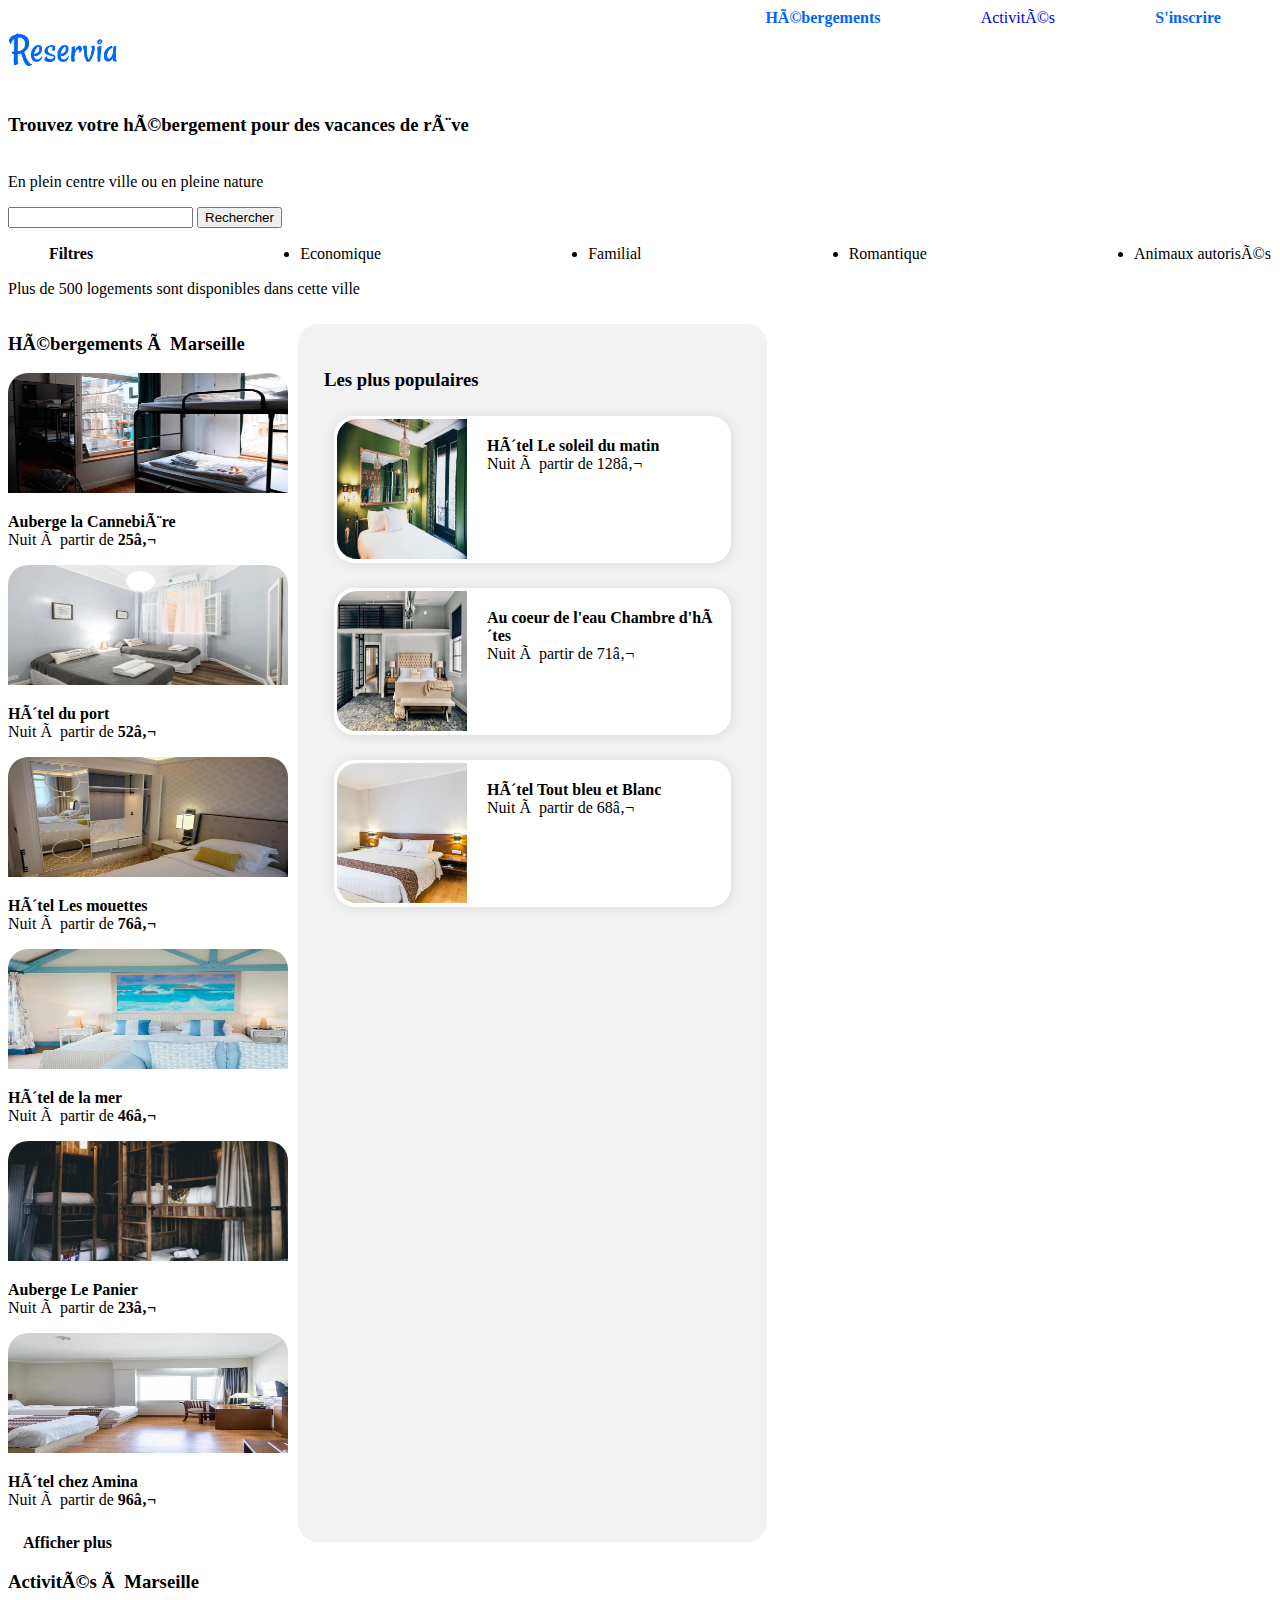
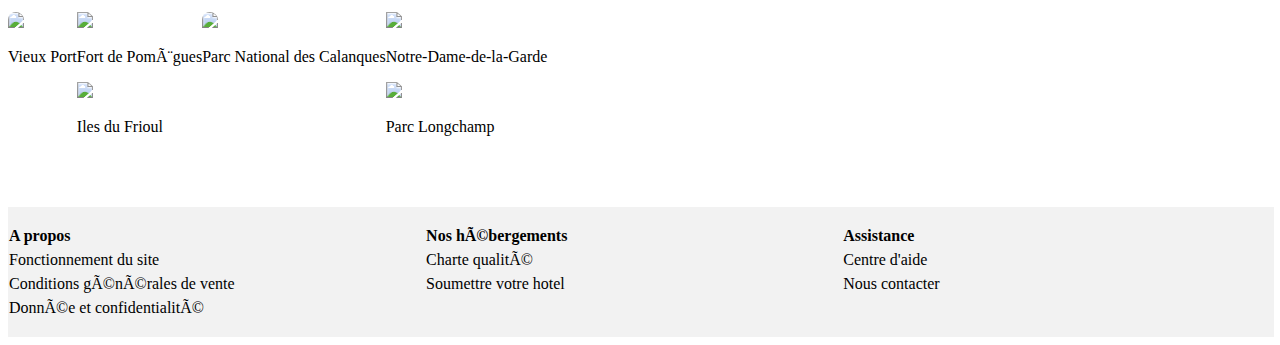
==== Projet2.html @ 2dc70653 "version 10122020" ====
<!DOCTYPE html>
<html>
	<head>
		<meta charset= « utf-8 » />
		<link rel="stylesheet" href="CSS/Projet2.css" />
		<title>Reservia</title>
	<head>
	
	<body>
		<header>
			<p>
				<img class="logo" src="images/logo/Reservia@3x.png" /><br />
			</p>
			
			<nav class="nav">
				<a class="menu" href="#Hébergements" style="text-decoration: none"><strong>Hébergements</strong></a><br />
				<a class="activités" href="#Activités" style="text-decoration: none">Activités</a><br />
				<a class="menu"><strong>S'inscrire</strong></a><br />
			</nav>
			
		</header>
		
			<p>
				<h3><strong>Trouvez votre hébergement pour des vacances de rève</strong></h3><br />
				En plein centre ville ou en pleine nature
			</p>
			
			<p>
				<input type="search" />
				<input type="submit" value="Rechercher" />
			</p>
			
			<ul><strong>Filtres</strong>
				<li>Economique</li>
				<li>Familial</li>
				<li>Romantique</li>
				<li>Animaux autorisés</li>
			</ul>
			
			<section>
				
				<p>
					Plus de 500 logements sont disponibles dans cette ville
				</p>
			</section>
			
		
			<div id ="conteneur">
			
				<section class="Héberge">
					<h3 id="Hébergements">Hébergements à Marseille</h3>
				
					<div id="héberge1">
						<aside class="hébergement">
							<img class="img1" src="images/hebergements/4_small/marcus-loke-WQJvWU_HZFo-unsplash.jpg" /><br />
							<p><strong>Auberge la Cannebière</strong><br />
							Nuit à partir de <strong>25€</strong>
							</p>
						</aside>
					
						<aside class="hébergement">
							<img class="img1" src="images/hebergements/4_small/fred-kleber-gTbaxaVLvsg-unsplash.jpg" /><br />
							<p><strong>Hôtel du port</strong><br />
							Nuit à partir de <strong>52€</strong>
							</p>
						</aside>
					
						<aside class="hébergement">
							<img class="img1" src="images/hebergements/4_small/reisetopia-B8WIgxA_PFU-unsplash.jpg" /><br />
							<p><strong>Hôtel Les mouettes</strong><br />
							Nuit à partir de <strong>76€</strong>
							</p>
						</aside>
					</div>
					<div id="héberge2">
						<aside class="hébergement">
							<img class="img1" src="images/hebergements/4_small/annie-spratt-Eg1qcIitAuA-unsplash.jpg" /><br />
							<p><strong>Hôtel de la mer</strong><br />
							Nuit à partir de <strong>46€</strong>
							</p>
						</aside>
					
						<aside class="hébergement">
							<img class="img1" src="images/hebergements/4_small/nicate-lee-kT-ZyaiwBe0-unsplash.jpg" /><br />
							<p><strong>Auberge Le Panier</strong><br />
							Nuit à partir de <strong>23€</strong>
							</p>
						</aside>
					
						<aside class="hébergement">
							<img class="img1" src="images/hebergements/4_small/febrian-zakaria-M6S1WvfW68A-unsplash.jpg" /><br />
							<p><strong>Hôtel chez Amina</strong><br />
							Nuit à partir de <strong>96€</strong>
							</p>
						</aside>
					</div>
					<p class="aff"><strong>Afficher plus</strong>
					</p>
				
				</section>
	
				<section class="populaires">
				
					<h3>Les plus populaires</h3>
					
					<aside class="popu">
						<img class="img2" src="images/hebergements/4_small/emile-guillemot-Bj_rcSC5XfE-unsplash.jpg" /><br /> <strong>Hôtel Le soleil du matin</strong><br />
						Nuit à partir de 128€
					</aside>
					
					<aside class="popu">
						<img class="img2" src="images/hebergements/4_small/aw-creative-VGs8z60yT2c-unsplash.jpg" /><br /> <strong>Au coeur de l'eau Chambre d'hôtes</strong><br />
						Nuit à partir de 71€
					</aside>
					
					<aside class="popu">
						<img class="img2" src="images/hebergements/4_small/febrian-zakaria-sjvU0THccQA-unsplash.jpg" /><br /> <strong>Hôtel Tout bleu et Blanc</strong><br />
						Nuit à partir de 68€
					</aside>
					
				</section>
	
			</div>
	
				<section>
				
					<h3 id="Activités">Activités à Marseille</h3>
					
					<div class="activ">
					
							<aside class="activité1">
								<img class="img3" src="images/activités/4_small/reno-laithienne-QUgJhdY5Fyk-unsplash.jpg" /><br />
								<p>Vieux Port
								</p>
							</aside>
					
						<div class="activité2">
					
							<aside class="activité21">
								<img class="img4" src="images/activités/4_small/paul-hermann-QFTrLdQIRhI-unsplash.jpg" /><br />
								<p>Fort de Pomègues
								</p>
							</aside>
							
							<aside class="activité22">
								<img class="img5" src="images/activités/4_small/kevin-hikari-rV_Qd1l-VXg-unsplash.jpg" /><br />
								<p>Iles du Frioul
								</p>
							</aside>
						</div>
							<aside class="activité3">
								<img class="img3" src="images/activités/4_small/kilyan-sockalingum-NR8-cBCN3aI-unsplash.jpg" /><br />
								<p>Parc National des Calanques
								</p>
							</aside>
						
						<div class="activité4">
							<aside class="activité41">
								<div class="cadre41">
									<img class="img6"src="images/activités/4_small/florian-wehde-xW9e8gdotxI-unsplash.jpg" /><br />
								</div>
								<p>Notre-Dame-de-la-Garde
								</p>
							</aside>
							
							<aside class="activité42">
								<img class="img7" src="images/activités/4_small/lena-paulin-wH2-EJoDcV0-unsplash.jpg" /><br />
								<p>Parc Longchamp
								</p>
							</aside>
						</div>
					</div>
				</section>
		
		<footer>
		
			<p class="element"><strong>A propos</strong><br />
				Fonctionnement du site<br />
				Conditions générales de vente<br />
				Donnée et confidentialité<br />
			</p>
			
			<p class="element"><strong>Nos hébergements</strong><br />
				Charte qualité<br />
				Soumettre votre hotel<br />
			</p>
			
			<p class="element"><strong>Assistance</strong><br />
				Centre d'aide<br />
				Nous contacter<br />
			</p>
			
		</footer>
	</body>		
</html>
---- CSS/Projet2.css ----
@font-face
{
    font-family: 'Raleway';
    src: url('fonts/Raleway-Medium.ttf');
    src: url('fonts/Raleway-Medium.ttf') format('truetype');
    font-weight: normal;
    font-style: normal;
}

.menu
{
	color: #0065FC;
}

.activités
{
	color: black;
}

.logo
{
	width: 110px;
	height: auto;
}

header
{
	display: flex;
	justify-content: space-between;
}

.nav
{
	display: flex;
	border: 1px solid white;
	width: 40%;
	justify-content: space-between;
}

ul
{
	border: 1px solid white;
	background-color: white;
	display: flex;
	justify-content: space-between;	
}

.img1
{
	width: 280px;
	height: 120px;
	border-radius: 20px 20px 0 0;
}

.img2
{
	width: 130px;
	height: 140px;
	border-radius: 20px 0 0 20px;
	float: left;
	margin: 0 20px 0 0;
}

.img3
{
	width: auto;
	height: 470px;
	border-radius: 20px 20px 0 0;
}

.img4
{
	width: auto;
	height: 190px;
}

.img5
{
	width: auto;
	height: 110px;
}

.img6
{
	width: auto;
	height: 145px;
}

.img7
{
	width: auto;
	height: 155px;
}

#conteneur
{
	display: flex;
}

.Héberge
{
	border: 1px solid #F2F2F2;
	background-color: #F2F2F2;
	margin: 10px;
	padding: 15px 20px 10px 20px;
	border-radius: 20px;
	width: 66%;
}

.hébergement
{
	border: 1px solid white;
	background-color: white;
	padding: 2px 2px 3px 2px;
	margin: 10px;
	overflow: hidden;
	border-radius: 20px;
	width: 33%;
	line-height: 1.5rem;
	box-shadow: 1px 1px 12px #D9D9D9;
}

#héberge1
{
	display: flex;
	margin: 5px 5px 5px 0;
}

#héberge2
{
	display: flex;
	margin: 5px 5px 5px 0;
}

.aff
{
	margin: 25px 0 0 15px;
}

.populaires
{
	border: 1px solid #F2F2F2;
	background-color: #F2F2F2;
	margin: 10px;
	padding: 25px 25px 15px 25px;
	border-radius: 20px;
	width: 33%;
}

.popu
{
	border: 1px solid white;
	background-color: white;
	padding: 2px 2px 3px 2px;
	margin: 25px 10px 25px 10px;
	overflow: hidden;
	border-radius: 20px 20px 20px 20px;
	box-shadow: 1px 1px 12px #D9D9D9;
}

.activ
{
	display: flex;
}

.activité1
{
	border: 1px solid white;
	background-color: white;
	padding: 0 0 3px 0;
	margin: 10px;
	overflow: hidden;
	border-radius: 20px;
	line-height: 1.5rem;
	width: 25%;
	box-shadow: 1px 1px 12px #D9D9D9;
}

.activité2
{
	border: 1px solid white;
	background-color: white;
	padding: 2px 2px 3px 2px;
	margin: 10px;
	overflow: hidden;
	border-radius: 20px;
	line-height: 1.5rem;
	width: 25%;
}

.activité21
{
	border: 1px solid white;
	background-color: white;
	padding: 0 0 3px 0;
	margin: 10px;
	overflow: hidden;
	border-radius: 20px;
	line-height: 1.5rem;
	box-shadow: 1px 1px 12px #D9D9D9;
}

.activité22
{
	border: 1px solid white;
	background-color: white;
	padding: 0 0 3px 0;
	margin: 0 10px 10px 10px;
	overflow: hidden;
	border-radius: 20px;
	line-height: 1.5rem;
	box-shadow: 1px 1px 12px #D9D9D9;
}

.activité3
{
	border: 1px solid white;
	background-color: white;
	padding: 2px 2px 3px 2px;
	margin: 10px 10px 0 10px;
	overflow: hidden;
	border-radius: 20px;
	line-height: 1.5rem;
	width: 25%;
	box-shadow: 1px 1px 12px #D9D9D9;
}

.activité4
{
	margin: 10px;
	overflow: hidden;
	line-height: 1.5rem;
	width: 25%;
	height: 100%;
	justify-content: space-between;
}

.cadre41
{
	
}

.activité41
{
	border: 1px solid white;
	background-color: white;
	padding: 0 0 3px 0;
	margin: 10px;
	overflow: hidden;
	border-radius: 20px;
	line-height: 1.5rem;
	box-shadow: 1px 1px 12px #D9D9D9;
}

.activité42
{
	border: 1px solid white;
	background-color: white;
	padding: 0 0 3px 0;
	margin: 0 10px 10px 10px;
	overflow: hidden;
	border-radius: 20px;
	line-height: 1.5rem;
	box-shadow: 1px 1px 12px #D9D9D9;	
}


footer
{
	width: 100%;
	border: 1px solid #F2F2F2;
	background-color: #F2F2F2;
	display: flex;
	line-height: 1.5rem;
	margin-top: 55px;
}

.element:nth-child(1)
{
	width: 33%;
}
.element:nth-child(2)
{
	width: 33%;
}	
.element:nth-child(3)
{
	width: 33%;
}
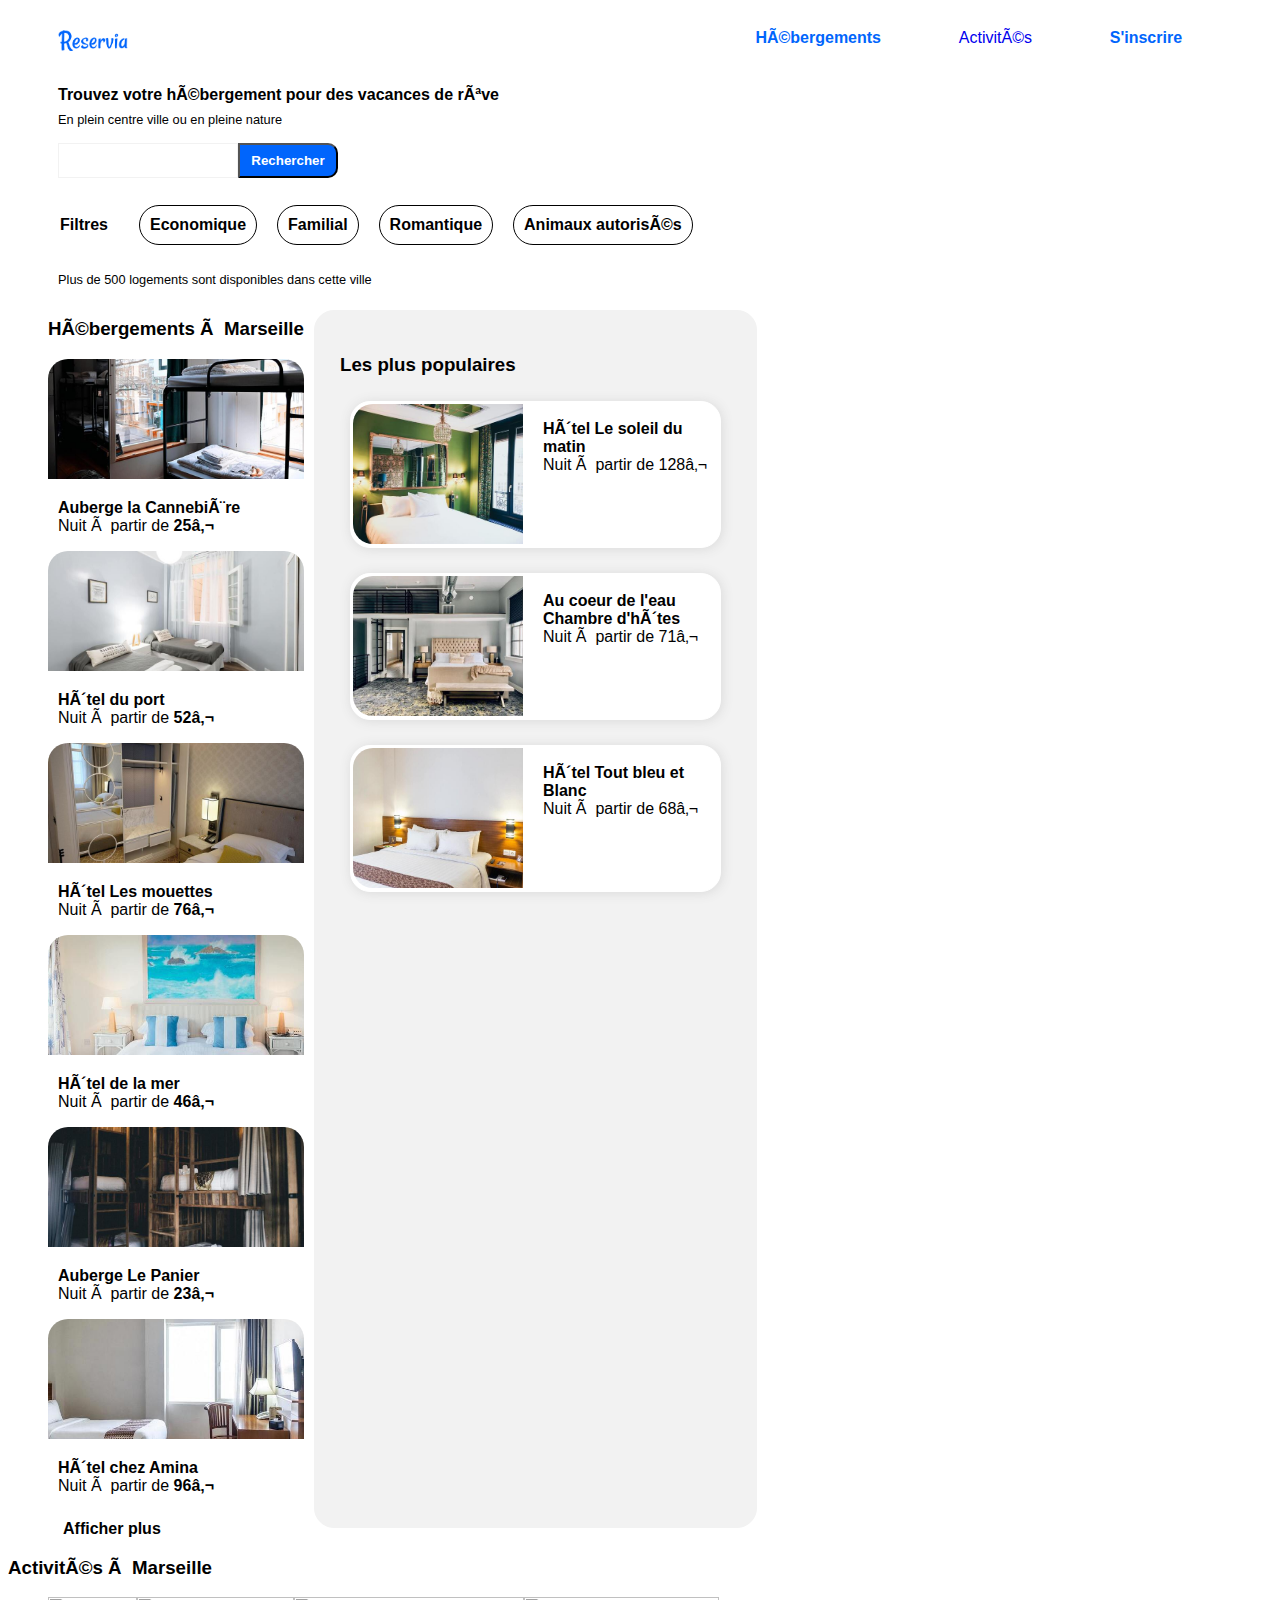
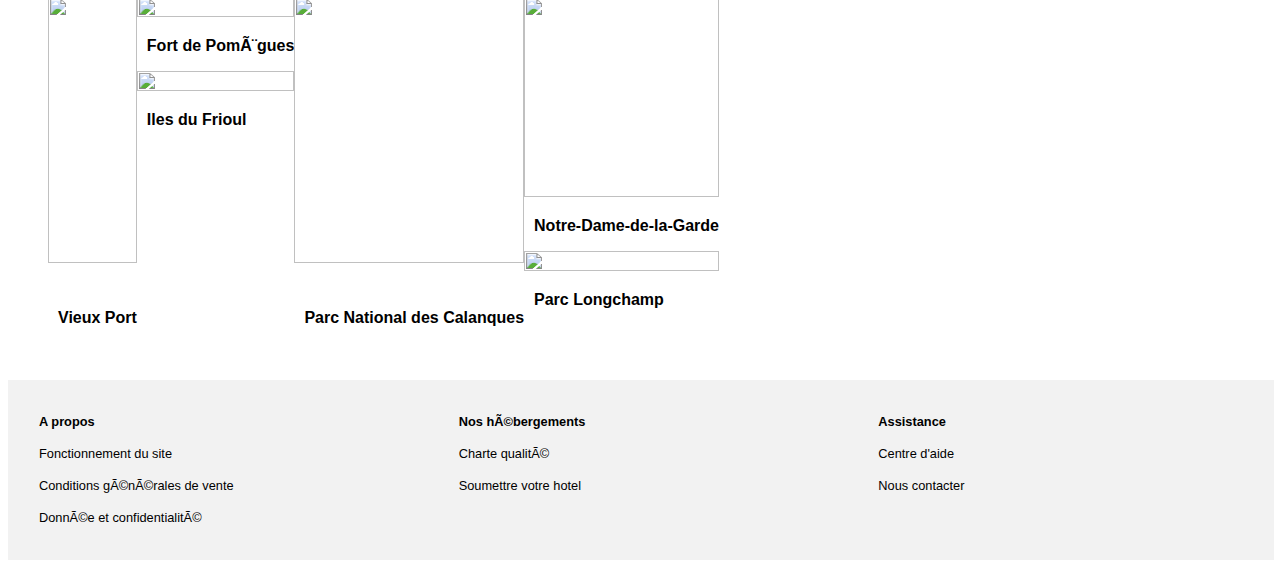
==== commit 34a595c5: "Mise en place des filtres, et des cartes" ====
--- a/Projet2.html
+++ b/Projet2.html
@@ -20,26 +20,29 @@
 			
 		</header>
 		
+			<p class="titre">
+				<strong>Trouvez votre hébergement pour des vacances de rêve</strong><br />
+			</p>
+			
+			<p class="sous-titre">
+				En plein centre ville ou en pleine nature
+			</p>
+			
 			<p>
-				<h3><strong>Trouvez votre hébergement pour des vacances de rève</strong></h3><br />
-				En plein centre ville ou en pleine nature
-			</p>
-			
-			<p>
-				<input type="search" />
-				<input type="submit" value="Rechercher" />
-			</p>
-			
-			<ul><strong>Filtres</strong>
-				<li>Economique</li>
-				<li>Familial</li>
-				<li>Romantique</li>
-				<li>Animaux autorisés</li>
+				<input type="search" /><button><strong>Rechercher</strong></button>
+			</p>
+			
+			<ul>
+				<li class="filtre"><strong>Filtres</strong>
+				<li class="filtres"><strong>Economique</strong></li>
+				<li class="filtres"><strong>Familial</strong></li>
+				<li class="filtres"><strong>Romantique</strong></li>
+				<li class="filtres"><strong>Animaux autorisés</strong></li>
 			</ul>
 			
 			<section>
 				
-				<p>
+				<p class="logements">
 					Plus de 500 logements sont disponibles dans cette ville
 				</p>
 			</section>
@@ -51,48 +54,50 @@
 					<h3 id="Hébergements">Hébergements à Marseille</h3>
 				
 					<div id="héberge1">
-						<aside class="hébergement">
-							<img class="img1" src="images/hebergements/4_small/marcus-loke-WQJvWU_HZFo-unsplash.jpg" /><br />
-							<p><strong>Auberge la Cannebière</strong><br />
+				
+						<div class="hébergement">
+						
+							<img class="img1" src="images/hebergements/4_small/marcus-loke-WQJvWU_HZFo-unsplash.jpg" />
+							<p class="texte"><strong>Auberge la Cannebière</strong><br />
 							Nuit à partir de <strong>25€</strong>
 							</p>
-						</aside>
-					
-						<aside class="hébergement">
-							<img class="img1" src="images/hebergements/4_small/fred-kleber-gTbaxaVLvsg-unsplash.jpg" /><br />
-							<p><strong>Hôtel du port</strong><br />
+						</div>
+					
+						<div class="hébergement">
+							<img class="img1" src="images/hebergements/4_small/fred-kleber-gTbaxaVLvsg-unsplash.jpg" />
+							<p class="texte"><strong>Hôtel du port</strong><br />
 							Nuit à partir de <strong>52€</strong>
 							</p>
-						</aside>
-					
-						<aside class="hébergement">
-							<img class="img1" src="images/hebergements/4_small/reisetopia-B8WIgxA_PFU-unsplash.jpg" /><br />
-							<p><strong>Hôtel Les mouettes</strong><br />
+						</div>
+					
+						<div class="hébergement">
+							<img class="img1" src="images/hebergements/4_small/reisetopia-B8WIgxA_PFU-unsplash.jpg" />
+							<p class="texte"><strong>Hôtel Les mouettes</strong><br />
 							Nuit à partir de <strong>76€</strong>
 							</p>
-						</aside>
+						</div>
 					</div>
 					<div id="héberge2">
-						<aside class="hébergement">
-							<img class="img1" src="images/hebergements/4_small/annie-spratt-Eg1qcIitAuA-unsplash.jpg" /><br />
-							<p><strong>Hôtel de la mer</strong><br />
+						<div class="hébergement">
+							<img class="img1" src="images/hebergements/4_small/annie-spratt-Eg1qcIitAuA-unsplash.jpg" />
+							<p class="texte"><strong>Hôtel de la mer</strong><br />
 							Nuit à partir de <strong>46€</strong>
 							</p>
-						</aside>
-					
-						<aside class="hébergement">
-							<img class="img1" src="images/hebergements/4_small/nicate-lee-kT-ZyaiwBe0-unsplash.jpg" /><br />
-							<p><strong>Auberge Le Panier</strong><br />
+						</div>
+					
+						<div class="hébergement">
+							<img class="img1" src="images/hebergements/4_small/nicate-lee-kT-ZyaiwBe0-unsplash.jpg" />
+							<p class="texte"><strong>Auberge Le Panier</strong><br />
 							Nuit à partir de <strong>23€</strong>
 							</p>
-						</aside>
-					
-						<aside class="hébergement">
-							<img class="img1" src="images/hebergements/4_small/febrian-zakaria-M6S1WvfW68A-unsplash.jpg" /><br />
-							<p><strong>Hôtel chez Amina</strong><br />
+						</div>
+					
+						<div class="hébergement">
+							<img class="img1" src="images/hebergements/4_small/febrian-zakaria-M6S1WvfW68A-unsplash.jpg" />
+							<p class="texte"><strong>Hôtel chez Amina</strong><br />
 							Nuit à partir de <strong>96€</strong>
 							</p>
-						</aside>
+						</div>
 					</div>
 					<p class="aff"><strong>Afficher plus</strong>
 					</p>
@@ -103,20 +108,26 @@
 				
 					<h3>Les plus populaires</h3>
 					
-					<aside class="popu">
-						<img class="img2" src="images/hebergements/4_small/emile-guillemot-Bj_rcSC5XfE-unsplash.jpg" /><br /> <strong>Hôtel Le soleil du matin</strong><br />
+					<div class="popu">
+						<img class="img2" src="images/hebergements/4_small/emile-guillemot-Bj_rcSC5XfE-unsplash.jpg" /> 
+						<p class="texte"><strong>Hôtel Le soleil du matin</strong><br/ >
 						Nuit à partir de 128€
-					</aside>
-					
-					<aside class="popu">
-						<img class="img2" src="images/hebergements/4_small/aw-creative-VGs8z60yT2c-unsplash.jpg" /><br /> <strong>Au coeur de l'eau Chambre d'hôtes</strong><br />
+						<p>
+					</div>
+					
+					<div class="popu">
+						<img class="img2" src="images/hebergements/4_small/aw-creative-VGs8z60yT2c-unsplash.jpg" />
+						<p class="texte"><strong>Au coeur de l'eau Chambre d'hôtes</strong><br />
 						Nuit à partir de 71€
-					</aside>
-					
-					<aside class="popu">
-						<img class="img2" src="images/hebergements/4_small/febrian-zakaria-sjvU0THccQA-unsplash.jpg" /><br /> <strong>Hôtel Tout bleu et Blanc</strong><br />
+						</p>
+					</div>
+					
+					<div class="popu">
+						<img class="img2" src="images/hebergements/4_small/febrian-zakaria-sjvU0THccQA-unsplash.jpg" />
+						<p class="texte"><strong>Hôtel Tout bleu et Blanc</strong><br />
 						Nuit à partir de 68€
-					</aside>
+						</p>
+					</div>
 					
 				</section>
 	
@@ -124,72 +135,72 @@
 	
 				<section>
 				
-					<h3 id="Activités">Activités à Marseille</h3>
+					<h3 id="Activités" class="Activité">Activités à Marseille</h3>
 					
 					<div class="activ">
 					
-							<aside class="activité1">
-								<img class="img3" src="images/activités/4_small/reno-laithienne-QUgJhdY5Fyk-unsplash.jpg" /><br />
-								<p>Vieux Port
-								</p>
-							</aside>
+							<div class="activité1">
+								<img class="img3" src="images/activités/4_small/reno-laithienne-QUgJhdY5Fyk-unsplash.jpg" />
+								<p class="texte"><strong>Vieux Port</strong>
+								</p>
+							</div>
 					
 						<div class="activité2">
 					
-							<aside class="activité21">
-								<img class="img4" src="images/activités/4_small/paul-hermann-QFTrLdQIRhI-unsplash.jpg" /><br />
-								<p>Fort de Pomègues
-								</p>
-							</aside>
+							<div class="activité21">
+								<img class="img4" src="images/activités/4_small/paul-hermann-QFTrLdQIRhI-unsplash.jpg" />
+								<p class="texte"><strong>Fort de Pomègues</strong>
+								</p>
+							</div>
 							
-							<aside class="activité22">
-								<img class="img5" src="images/activités/4_small/kevin-hikari-rV_Qd1l-VXg-unsplash.jpg" /><br />
-								<p>Iles du Frioul
-								</p>
-							</aside>
-						</div>
-							<aside class="activité3">
-								<img class="img3" src="images/activités/4_small/kilyan-sockalingum-NR8-cBCN3aI-unsplash.jpg" /><br />
-								<p>Parc National des Calanques
-								</p>
-							</aside>
+							<div class="activité22">
+								<img class="img5" src="images/activités/4_small/kevin-hikari-rV_Qd1l-VXg-unsplash.jpg" />
+								<p class="texte"><strong>Iles du Frioul</strong>
+								</p>
+							</div>
+						</div>
+							<div class="activité3">
+								<img class="img3" src="images/activités/4_small/kilyan-sockalingum-NR8-cBCN3aI-unsplash.jpg" />
+								<p class="texte"><strong>Parc National des Calanques</strong>
+								</p>
+							</div>
 						
 						<div class="activité4">
-							<aside class="activité41">
+							<div class="activité41">
 								<div class="cadre41">
-									<img class="img6"src="images/activités/4_small/florian-wehde-xW9e8gdotxI-unsplash.jpg" /><br />
+									<img class="img6"src="images/activités/4_small/florian-wehde-xW9e8gdotxI-unsplash.jpg" />
 								</div>
-								<p>Notre-Dame-de-la-Garde
-								</p>
-							</aside>
+								<p class="texte"><strong>Notre-Dame-de-la-Garde</strong>
+								</p>
+							</div>
 							
-							<aside class="activité42">
-								<img class="img7" src="images/activités/4_small/lena-paulin-wH2-EJoDcV0-unsplash.jpg" /><br />
-								<p>Parc Longchamp
-								</p>
-							</aside>
+							<div class="activité42">
+								<img class="img7" src="images/activités/4_small/lena-paulin-wH2-EJoDcV0-unsplash.jpg" />
+								<p class="texte"><strong>Parc Longchamp</strong>
+								</p>
+							</div>
 						</div>
 					</div>
 				</section>
+	</body>	
+	
+	<footer>
 		
-		<footer>
-		
-			<p class="element"><strong>A propos</strong><br />
-				Fonctionnement du site<br />
-				Conditions générales de vente<br />
-				Donnée et confidentialité<br />
-			</p>
-			
-			<p class="element"><strong>Nos hébergements</strong><br />
-				Charte qualité<br />
-				Soumettre votre hotel<br />
-			</p>
-			
-			<p class="element"><strong>Assistance</strong><br />
-				Centre d'aide<br />
-				Nous contacter<br />
-			</p>
-			
-		</footer>
-	</body>		
+		<p class="element"><strong>A propos</strong><br />
+			Fonctionnement du site<br />
+			Conditions générales de vente<br />
+			Donnée et confidentialité<br />
+		</p>
+			
+		<p class="element"><strong>Nos hébergements</strong><br />
+			Charte qualité<br />
+			Soumettre votre hotel<br />
+		</p>
+			
+		<p class="element"><strong>Assistance</strong><br />
+			Centre d'aide<br />
+			Nous contacter<br />
+		</p>
+			
+	</footer>
 </html>--- a/CSS/Projet2.css
+++ b/CSS/Projet2.css
@@ -1,12 +1,18 @@
 @font-face
 {
-    font-family: 'Raleway';
+    font-family: 'Raleway', sans-serif;
     src: url('fonts/Raleway-Medium.ttf');
     src: url('fonts/Raleway-Medium.ttf') format('truetype');
     font-weight: normal;
     font-style: normal;
 }
 
+body
+{
+	font-family: 'Raleway', sans-serif;
+
+}
+
 .menu
 {
 	color: #0065FC;
@@ -19,7 +25,7 @@
 
 .logo
 {
-	width: 110px;
+	width: 70px;
 	height: auto;
 }
 
@@ -27,6 +33,8 @@
 {
 	display: flex;
 	justify-content: space-between;
+	margin-left: 50px;
+	margin-right: 50px;
 }
 
 .nav
@@ -35,6 +43,35 @@
 	border: 1px solid white;
 	width: 40%;
 	justify-content: space-between;
+	margin-top: 20px;
+}
+.titre
+{
+	line-height: 3px;
+	margin-left: 50px;
+}
+
+.sous-titre
+{
+	font-size: 0.80em;
+	margin-left: 50px;
+}
+
+button
+{
+	background-color: #0065FC;
+	color: white;
+	border-radius: 0 10px 10px 0;
+	height: 35px;
+	width: 100px;
+}
+
+input
+{
+	height: 35px;
+	width: 180px;
+	margin-left: 50px;
+	border: 0.5px solid #F2F2F2;
 }
 
 ul
@@ -42,59 +79,93 @@
 	border: 1px solid white;
 	background-color: white;
 	display: flex;
-	justify-content: space-between;	
+	list-style-type: none;
+}
+
+li
+{
+	border: 1px solid black;
+	border-radius: 20px 20px 20px 20px;
+	padding: 10px;
+	margin: 10px;
+}
+
+.filtres:hover
+{
+	background-color: #DEEBFF;
+}
+
+.filtre
+{
+	border: 1px solid white;
+	border-radius: 20px 20px 20px 20px;
+	margin-left: 0;
+}
+
+.logements
+{
+	font-size: 0.80em;
+	margin-left: 50px;
 }
 
 .img1
 {
-	width: 280px;
+	width: 100%;
 	height: 120px;
 	border-radius: 20px 20px 0 0;
+	object-fit: cover;
 }
 
 .img2
 {
-	width: 130px;
+	width: 170px;
 	height: 140px;
 	border-radius: 20px 0 0 20px;
 	float: left;
 	margin: 0 20px 0 0;
+	object-fit: cover;
 }
 
 .img3
 {
-	width: auto;
-	height: 470px;
-	border-radius: 20px 20px 0 0;
+	width: 100%;
+	height: 90%;
+	object-fit: cover;
 }
 
 .img4
 {
-	width: auto;
-	height: 190px;
+	width: 100%;
+	height: 83%;
+	object-fit: cover;
 }
 
 .img5
 {
-	width: auto;
-	height: 110px;
+	width: 100%;
+	height: 70%;
+	object-fit: cover;
 }
 
 .img6
 {
-	width: auto;
-	height: 145px;
+	width: 100%;
+	height: 200px;
+	object-fit: cover;
 }
 
 .img7
 {
-	width: auto;
-	height: 155px;
+	width: 100%;
+	height: 79%;
+	object-fit: cover;
 }
 
 #conteneur
 {
 	display: flex;
+	margin-left: 40px;
+	margin-right: 40px;
 }
 
 .Héberge
@@ -158,20 +229,27 @@
 	box-shadow: 1px 1px 12px #D9D9D9;
 }
 
+.Activité
+{
+	margin-left: 50px;
+	margin-top: 50px;
+	line-height: 0.5rem;
+}
+
 .activ
 {
 	display: flex;
+	margin-left: 40px;
+	margin-right: 40px;
 }
 
 .activité1
 {
 	border: 1px solid white;
-	background-color: white;
-	padding: 0 0 3px 0;
-	margin: 10px;
-	overflow: hidden;
-	border-radius: 20px;
-	line-height: 1.5rem;
+	padding: 0 0 3px 0;
+	margin: 10px 10px 0 10px;
+	overflow: hidden;
+	border-radius: 20px;
 	width: 25%;
 	box-shadow: 1px 1px 12px #D9D9D9;
 }
@@ -180,88 +258,80 @@
 {
 	border: 1px solid white;
 	background-color: white;
-	padding: 2px 2px 3px 2px;
-	margin: 10px;
-	overflow: hidden;
-	border-radius: 20px;
-	line-height: 1.5rem;
-	width: 25%;
-}
-
-.activité21
-{
-	border: 1px solid white;
-	background-color: white;
-	padding: 0 0 3px 0;
-	margin: 10px;
-	overflow: hidden;
-	border-radius: 20px;
-	line-height: 1.5rem;
-	box-shadow: 1px 1px 12px #D9D9D9;
-}
-
-.activité22
-{
-	border: 1px solid white;
-	background-color: white;
-	padding: 0 0 3px 0;
-	margin: 0 10px 10px 10px;
-	overflow: hidden;
-	border-radius: 20px;
-	line-height: 1.5rem;
-	box-shadow: 1px 1px 12px #D9D9D9;
-}
-
-.activité3
-{
-	border: 1px solid white;
-	background-color: white;
-	padding: 2px 2px 3px 2px;
-	margin: 10px 10px 0 10px;
-	overflow: hidden;
-	border-radius: 20px;
-	line-height: 1.5rem;
-	width: 25%;
-	box-shadow: 1px 1px 12px #D9D9D9;
-}
-
-.activité4
-{
-	margin: 10px;
-	overflow: hidden;
-	line-height: 1.5rem;
+	padding: 2px 2px 0 2px;
+	border-radius: 20px;
 	width: 25%;
 	height: 100%;
-	justify-content: space-between;
-}
-
-.cadre41
-{
-	
+}
+
+.activité21
+{
+	border: 1px solid white;
+	padding: 0 0 3px 0;
+	margin: 10px;
+	overflow: hidden;
+	border-radius: 20px;
+	box-shadow: 1px 1px 12px #D9D9D9;
+	height: 330px;
+}
+
+.activité22
+{
+	border: 1px solid white;
+	padding: 0 0 3px 0;
+	margin: 30px 10px 0 10px;
+	overflow: hidden;
+	border-radius: 20px;
+	box-shadow: 1px 1px 12px #D9D9D9;
+	height: 180px;
+}
+
+.activité3
+{
+	border: 1px solid white;
+	padding: 0 0 3px 0;
+	margin: 10px 10px 0 10px;
+	overflow: hidden;
+	border-radius: 20px;
+	width: 25%;
+	box-shadow: 1px 1px 12px #D9D9D9;
+}
+
+.activité4
+{
+	border: 1px solid white;
+	background-color: white;
+	padding: 2px 2px 0 2px;
+	border-radius: 20px;
+	width: 25%;
+	height: 100%;
 }
 
 .activité41
 {
 	border: 1px solid white;
-	background-color: white;
-	padding: 0 0 3px 0;
-	margin: 10px;
-	overflow: hidden;
-	border-radius: 20px;
-	line-height: 1.5rem;
-	box-shadow: 1px 1px 12px #D9D9D9;
+	padding: 0 0 3px 0;
+	margin: 10px;
+	overflow: hidden;
+	border-radius: 20px;
+	box-shadow: 1px 1px 12px #D9D9D9;
+	height: 250px;
 }
 
 .activité42
 {
 	border: 1px solid white;
-	background-color: white;
-	padding: 0 0 3px 0;
-	margin: 0 10px 10px 10px;
-	overflow: hidden;
-	border-radius: 20px;
-	line-height: 1.5rem;
-	box-shadow: 1px 1px 12px #D9D9D9;	
+	padding: 0 0 3px 0;
+	margin: 30px 10px 0 10px;
+	overflow: hidden;
+	border-radius: 20px;
+	box-shadow: 1px 1px 12px #D9D9D9;
+	height: 260px;
+}
+
+.texte
+{
+	margin-left: 10px;
 }
 
 
@@ -271,27 +341,35 @@
 	border: 1px solid #F2F2F2;
 	background-color: #F2F2F2;
 	display: flex;
-	line-height: 1.5rem;
 	margin-top: 55px;
+	height: auto;
+	font-size: 0.80em;
 }
 
 .element:nth-child(1)
 {
 	width: 33%;
+	margin: 25px;
+	margin-left: 30px;
+	line-height: 2rem;
 }
 .element:nth-child(2)
 {
 	width: 33%;
+	margin: 25px;
+	line-height: 2rem;
 }	
 .element:nth-child(3)
 {
 	width: 33%;
-}
-
-
-
-
-
-
-
-
+	margin: 25px;
+	line-height: 2rem;
+}
+
+
+
+
+
+
+
+
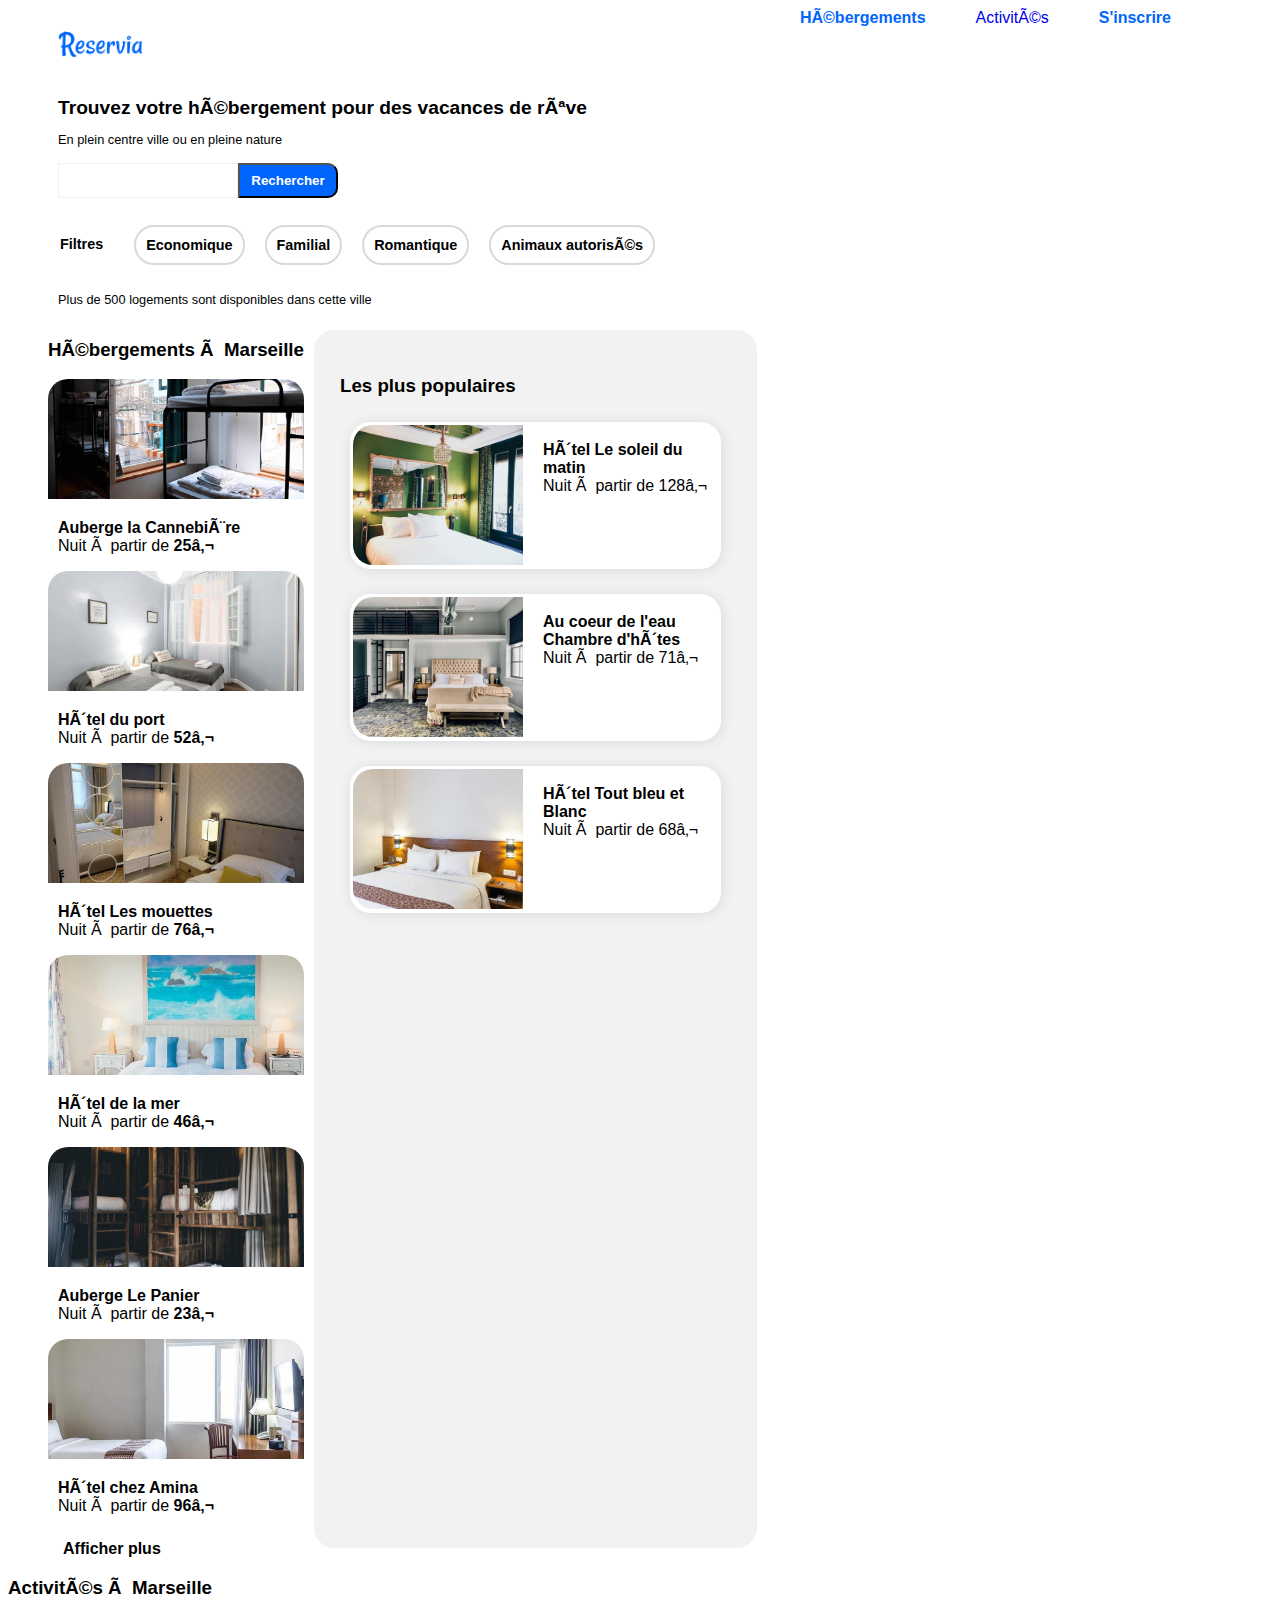
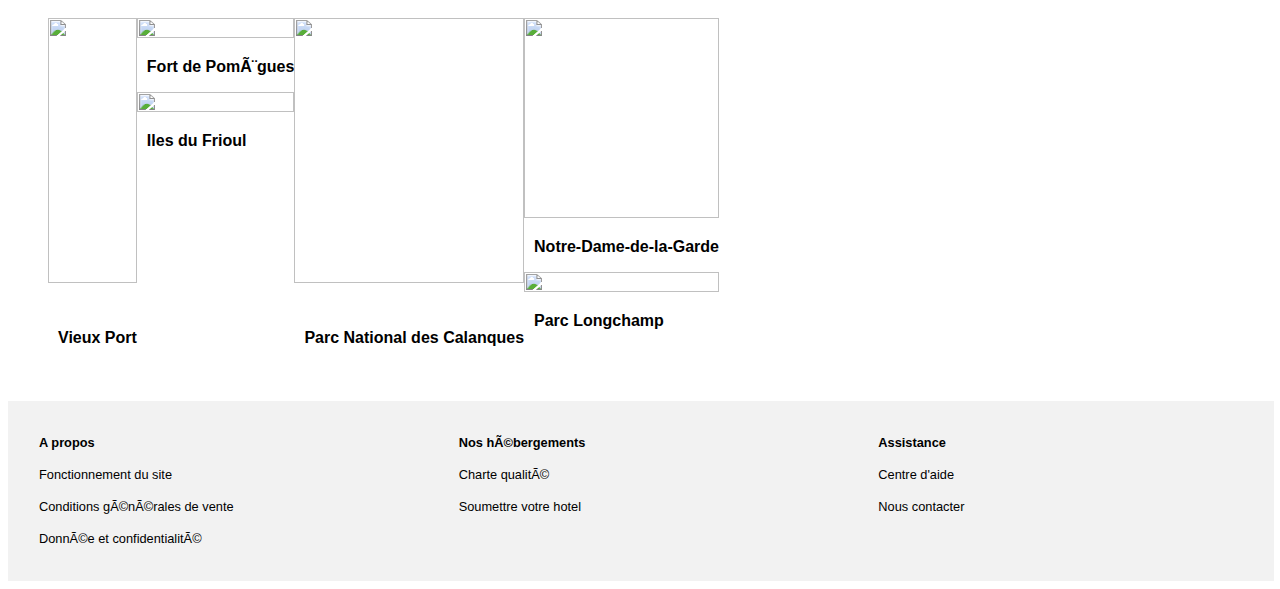
==== commit d068c91f: "responsive design" ====
--- a/Projet2.html
+++ b/Projet2.html
@@ -8,19 +8,24 @@
 	
 	<body>
 		<header>
-			<p>
+			<p class="logo1">
 				<img class="logo" src="images/logo/Reservia@3x.png" /><br />
 			</p>
 			
-			<nav class="nav">
-				<a class="menu" href="#Hébergements" style="text-decoration: none"><strong>Hébergements</strong></a><br />
-				<a class="activités" href="#Activités" style="text-decoration: none">Activités</a><br />
-				<a class="menu"><strong>S'inscrire</strong></a><br />
-			</nav>
+			<div class="nav">
+				<div class="nav1">
+						<a class="menu" href="#Hébergements" style="text-decoration: none"><strong>Hébergements</strong></a><br />
+						<a class="activités" href="#Activités" style="text-decoration: none">Activités</a><br />
+				</div>
+				<div class="nav2">
+						<a class="menu"><strong>S'inscrire</strong></a><br />
+				</div>
+			</div>
 			
 		</header>
 		
 			<p class="titre">
+				
 				<strong>Trouvez votre hébergement pour des vacances de rêve</strong><br />
 			</p>
 			
@@ -28,7 +33,7 @@
 				En plein centre ville ou en pleine nature
 			</p>
 			
-			<p>
+			<p class="bouton">
 				<input type="search" /><button><strong>Rechercher</strong></button>
 			</p>
 			
@@ -145,41 +150,42 @@
 								</p>
 							</div>
 					
-						<div class="activité2">
-					
-							<div class="activité21">
-								<img class="img4" src="images/activités/4_small/paul-hermann-QFTrLdQIRhI-unsplash.jpg" />
-								<p class="texte"><strong>Fort de Pomègues</strong>
-								</p>
+							<div class="activité2">
+						
+								<div class="activité21">
+									<img class="img4" src="images/activités/4_small/paul-hermann-QFTrLdQIRhI-unsplash.jpg" />
+									<p class="texte"><strong>Fort de Pomègues</strong>
+									</p>
+								</div>
+								
+								<div class="activité22">
+									<img class="img5" src="images/activités/4_small/kevin-hikari-rV_Qd1l-VXg-unsplash.jpg" />
+									<p class="texte"><strong>Iles du Frioul</strong>
+									</p>
+								</div>
 							</div>
 							
-							<div class="activité22">
-								<img class="img5" src="images/activités/4_small/kevin-hikari-rV_Qd1l-VXg-unsplash.jpg" />
-								<p class="texte"><strong>Iles du Frioul</strong>
-								</p>
-							</div>
-						</div>
 							<div class="activité3">
 								<img class="img3" src="images/activités/4_small/kilyan-sockalingum-NR8-cBCN3aI-unsplash.jpg" />
 								<p class="texte"><strong>Parc National des Calanques</strong>
 								</p>
 							</div>
 						
-						<div class="activité4">
-							<div class="activité41">
-								<div class="cadre41">
-									<img class="img6"src="images/activités/4_small/florian-wehde-xW9e8gdotxI-unsplash.jpg" />
-								</div>
-								<p class="texte"><strong>Notre-Dame-de-la-Garde</strong>
-								</p>
-							</div>
-							
-							<div class="activité42">
-								<img class="img7" src="images/activités/4_small/lena-paulin-wH2-EJoDcV0-unsplash.jpg" />
-								<p class="texte"><strong>Parc Longchamp</strong>
-								</p>
-							</div>
-						</div>
+							<div class="activité4">
+								<div class="activité41">
+									<div class="cadre41">
+										<img class="img6"src="images/activités/4_small/florian-wehde-xW9e8gdotxI-unsplash.jpg" />
+									</div>
+									<p class="texte"><strong>Notre-Dame-de-la-Garde</strong>
+									</p>
+								</div>
+								
+								<div class="activité42">
+									<img class="img7" src="images/activités/4_small/lena-paulin-wH2-EJoDcV0-unsplash.jpg" />
+									<p class="texte"><strong>Parc Longchamp</strong>
+									</p>
+								</div>
+							</div>
 					</div>
 				</section>
 	</body>	
--- a/CSS/Projet2.css
+++ b/CSS/Projet2.css
@@ -16,6 +16,7 @@
 .menu
 {
 	color: #0065FC;
+	margin-right: 50px;
 }
 
 .activités
@@ -25,30 +26,46 @@
 
 .logo
 {
-	width: 70px;
+	width: 85px;
 	height: auto;
 }
 
 header
 {
-	display: flex;
-	justify-content: space-between;
 	margin-left: 50px;
 	margin-right: 50px;
+	display: flex;
+	justify-content: space-between;
 }
 
 .nav
 {
 	display: flex;
-	border: 1px solid white;
-	width: 40%;
+	justify-content: flex-end;
+	border: 1px solid white;
+	width: 100%;
+	margin-top: 0px;
+	font-size: 1em;
+}
+
+.nav1
+{
+	display: flex;
 	justify-content: space-between;
-	margin-top: 20px;
-}
+	margin-right: 50px;
+	font-size: 1em;
+}
+
+.nav2
+{
+	font-size: 1em;
+}
+
 .titre
 {
-	line-height: 3px;
+	line-height: 10px;
 	margin-left: 50px;
+	font-size: 1.2em;
 }
 
 .sous-titre
@@ -84,7 +101,8 @@
 
 li
 {
-	border: 1px solid black;
+	font-size: 0.9em;
+	border: 2px solid #D9D9D9;
 	border-radius: 20px 20px 20px 20px;
 	padding: 10px;
 	margin: 10px;
@@ -366,10 +384,352 @@
 	line-height: 2rem;
 }
 
-
-
-
-
-
-
-
+@media screen and (max-width: 1024px)
+{
+	.logo1
+	{
+		width: 35%;
+		float: left;
+	}
+
+	.logo
+	{
+		width: 300px;
+		height: auto;
+		
+	}
+	
+	body
+	{
+		width: 100%;
+		margin: 0;
+		padding: 0;
+		font-size: 2em;
+	}
+	
+	header
+	{
+	
+		display: flex;
+		flex-direction: row;
+		justify-content: center;
+		align-items: center;
+	}
+		
+	.nav
+	{
+		display: flex;
+		flex-direction: column-reverse;
+		margin-top: 0px;
+		font-size: 1em;
+	}
+
+	.nav1
+	{
+		margin-right: 50px;
+		padding-top: 100px;
+		font-size: 1em;
+		display: flex;
+		justify-content: space-between;
+		width: 100%;
+	}
+
+	.nav2
+	{
+		font-size: 1em;
+		text-align: right;
+		margin-bottom: 30px;
+		margin-top: 0;
+	}
+	.bouton
+	{
+		width: 100%;
+	}
+	button
+	{
+		background-color: #0065FC;
+		color: white;
+		border-radius: 0 10px 10px 0;
+		height: 70px;
+		width: 100px;
+	}
+
+	input
+	{
+		height: 70px;
+		width: 70%;
+		margin-left: 50px;
+		border: 0.5px solid #F2F2F2;
+	}
+
+
+	#conteneur
+	{
+		display: flex;
+		flex-direction: column-reverse;
+		padding: 0;
+		margin: 0;
+		width: 100%;
+	}
+	
+	.titre
+	{
+		line-height: 3rem;
+		font-size: 2em;
+		margin-left: 30px;
+	}
+	
+	.sous-titre .logements
+	{
+		font-size: 0.8em;
+		margin-left: 30px;
+	}
+	
+	.img2
+	{
+		width: 45%;
+		height: 500px;
+		border-radius: 20px 0 0 20px;
+		float: left;
+		object-fit: cover;
+	}
+
+	.img1
+	{
+		width: 100%;
+		height: 300px;
+		border-radius: 20px 20px 0 0;
+	}
+
+	.img3
+	{
+		width: 100%;
+		height: 400px;
+		object-fit: cover;
+		border-radius: 20px 0 0 20px;
+	}
+
+	.img4
+	{
+		width: 100%;
+		height: 400px;
+		object-fit: cover;
+		border-radius: 20px 0 0 20px;
+	}
+
+	.img5
+	{
+		width: 100%;
+		height: 400px;
+		object-fit: cover;
+		border-radius: 20px 0 0 20px;
+	}
+
+	.img6
+	{
+		width: 100%;
+		height: 400px;
+		object-fit: cover;
+		border-radius: 20px 0 0 20px;
+	}
+
+	.img7
+	{
+		width: 100%;
+		height: 400px;
+		object-fit: cover;
+		border-radius: 20px 0 0 20px;
+	}
+	
+	.populaires
+	{
+		width: 100%;
+		border: 1px solid #F2F2F2;
+		background-color: #F2F2F2;
+		margin: 0;
+		padding: 10px;
+		border-radius: 0 0 0 0;
+	}
+	.popu
+	{
+		height: 500px;
+	}
+	
+	.hébergement
+	{
+		width: auto;
+		height: 500px;
+		line-height: 3rem;
+		
+		}
+	
+	.Héberge
+	{
+		background-color: white;
+		border: 1px solid white;
+		width: 100%;
+		height: auto;
+		margin: 0;
+	}
+	
+	.texte
+	{
+		margin-top: 20px;
+		font-size: 1.5em;
+	}
+
+	#héberge1
+	{
+		display: flex;
+		flex-direction: column;
+		margin: 0;
+
+	}
+
+	#héberge2
+	{
+		display: flex;
+		flex-direction: column;
+		margin: 0;
+	
+	}
+	
+	.activ
+	{
+		display: flex;
+		flex-direction: column;
+		height: auto;
+		padding: 30px;
+		margin: 0;
+	}
+
+	.activité1
+	{
+		border: 1px solid white;
+		background-color: white;
+		margin: 10px;
+		overflow: hidden;
+		border-radius: 20px;
+		width: 100%;
+		height: 500px;
+		line-height: 1.5rem;
+		box-shadow: 1px 1px 12px #D9D9D9;
+	}
+
+	.activité2
+	{
+		border: 1px solid white;
+		background-color: white;
+		border-radius: 20px;
+		width: 100%;
+		height: auto;
+		display: flex;
+		flex-direction: column;
+		
+	}
+
+	.activité21
+	{
+		border: 1px solid white;
+		background-color: white;
+		margin: 10px;
+		overflow: hidden;
+		border-radius: 20px;
+		width: 100%;
+		height: 500px;
+		line-height: 1.5rem;
+		box-shadow: 1px 1px 12px #D9D9D9;
+	}
+
+	.activité22
+	{
+		border: 1px solid white;
+		background-color: white;
+		margin: 10px;
+		overflow: hidden;
+		border-radius: 20px;
+		width: 100%;
+		height: 500px;
+		line-height: 1.5rem;
+		box-shadow: 1px 1px 12px #D9D9D9;
+	}
+
+	.activité3
+	{
+		border: 1px solid white;
+		background-color: white;
+		margin: 10px;
+		overflow: hidden;
+		border-radius: 20px;
+		width: 100%;
+		height: 500px;
+		line-height: 1.5rem;
+		box-shadow: 1px 1px 12px #D9D9D9;
+	}
+
+	.activité4
+	{
+		border: 1px solid white;
+		background-color: white;
+		border-radius: 20px;
+		width: 100%;
+		height: auto;
+		display: flex;
+		flex-direction: column;
+	}
+
+	.activité41
+	{
+		border: 1px solid white;
+		background-color: white;
+		margin: 10px;
+		overflow: hidden;
+		border-radius: 20px;
+		width: 100%;
+		height: 500px;
+		line-height: 1.5rem;
+		box-shadow: 1px 1px 12px #D9D9D9;
+	}
+
+	.activité42
+	{
+		border: 1px solid white;
+		background-color: white;
+		margin: 10px;
+		overflow: hidden;
+		border-radius: 20px;
+		width: 100%;
+		height: 500px;
+		line-height: 1.5rem;
+		box-shadow: 1px 1px 12px #D9D9D9;
+	}
+
+	footer
+	{
+		display: flex;
+		flex-direction: column;
+		font-size: 1em;
+	}
+
+	.element:nth-child(1)
+	{
+		width: 100%;
+		margin: 25px;
+		margin-left: 30px;
+		line-height: 3rem;
+	}
+	.element:nth-child(2)
+	{
+		width: 100%;
+		margin: 25px;
+		line-height: 3rem;
+	}	
+	.element:nth-child(3)
+	{
+		width: 100%;
+		margin: 25px;
+		line-height: 3rem;
+	}
+
+
+
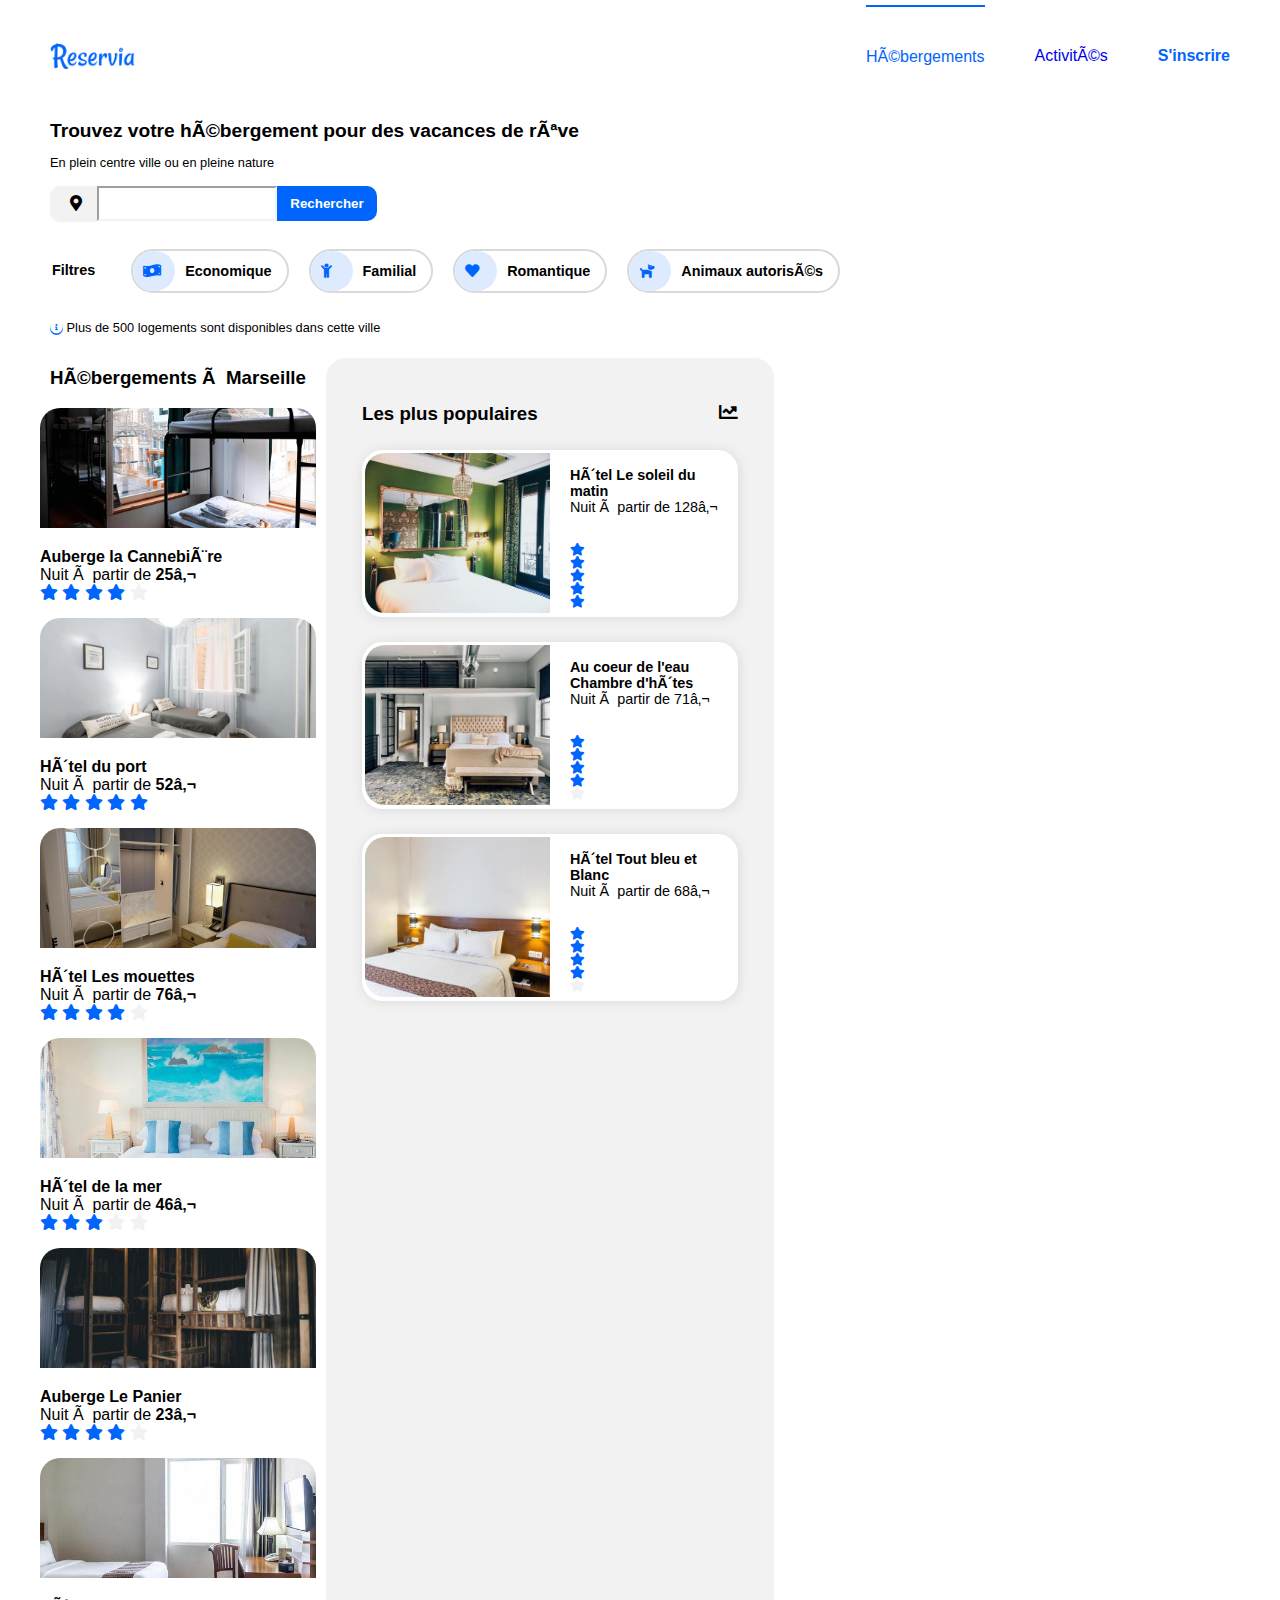
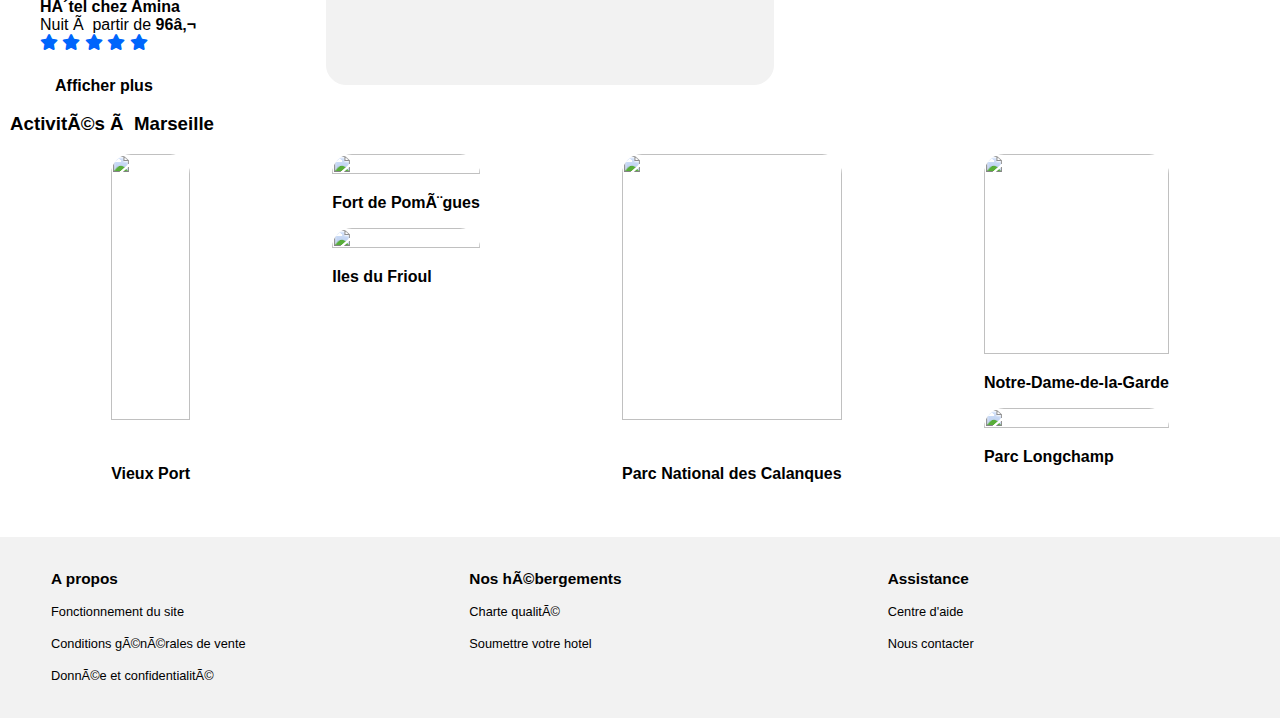
==== commit 0847fb4b: "ajustement ipad" ====
--- a/Projet2.html
+++ b/Projet2.html
@@ -3,30 +3,27 @@
 	<head>
 		<meta charset= « utf-8 » />
 		<link rel="stylesheet" href="CSS/Projet2.css" />
+		<link rel="stylesheet" href="fontawesome/css/all.css" />
 		<title>Reservia</title>
 	<head>
 	
 	<body>
 		<header>
-			<p class="logo1">
-				<img class="logo" src="images/logo/Reservia@3x.png" /><br />
-			</p>
-			
+						
 			<div class="nav">
-				<div class="nav1">
-						<a class="menu" href="#Hébergements" style="text-decoration: none"><strong>Hébergements</strong></a><br />
-						<a class="activités" href="#Activités" style="text-decoration: none">Activités</a><br />
-				</div>
-				<div class="nav2">
-						<a class="menu"><strong>S'inscrire</strong></a><br />
-				</div>
+						<img class="logo" src="images/logo/Reservia@3x.png" />
+					<div class="iphone">	
+						<a class="menu" href="#Hébergements">Hébergements</a>
+						<a class="activités" href="#Activités">Activités</a>
+					</div>
+						<a class="menu2">S'inscrire</a>
 			</div>
 			
 		</header>
 		
 			<p class="titre">
 				
-				<strong>Trouvez votre hébergement pour des vacances de rêve</strong><br />
+				Trouvez votre hébergement pour des vacances de rêve<br />
 			</p>
 			
 			<p class="sous-titre">
@@ -34,21 +31,21 @@
 			</p>
 			
 			<p class="bouton">
-				<input type="search" /><button><strong>Rechercher</strong></button>
+				<i class="fas fa-map-marker-alt"></i><input type="search" /><button>Rechercher</button>
 			</p>
 			
 			<ul>
 				<li class="filtre"><strong>Filtres</strong>
-				<li class="filtres"><strong>Economique</strong></li>
-				<li class="filtres"><strong>Familial</strong></li>
-				<li class="filtres"><strong>Romantique</strong></li>
-				<li class="filtres"><strong>Animaux autorisés</strong></li>
+				<li class="filtres"><i class="fas fa-money-bill-wave" style="color:#0065FC"></i>Economique</li>
+				<li class="filtres"><i class="fas fa-child" style="color:#0065FC"></i>Familial</li>
+				<li class="filtres"><i class="fas fa-heart" style="color:#0065FC"></i>Romantique</li>
+				<li class="filtres"><i class="fas fa-dog" style="color:#0065FC"></i>Animaux autorisés</li>
 			</ul>
 			
 			<section>
 				
 				<p class="logements">
-					Plus de 500 logements sont disponibles dans cette ville
+					<i class="fas fa-info-circle" style="color:white; background-color:#0065FC; border-radius: 60px;"></i> Plus de 500 logements sont disponibles dans cette ville
 				</p>
 			</section>
 			
@@ -60,47 +57,78 @@
 				
 					<div id="héberge1">
 				
-						<div class="hébergement">
+						<div class="hébergement" onclick="location.href='page_lien.html';"style="cursor:pointer;">
 						
 							<img class="img1" src="images/hebergements/4_small/marcus-loke-WQJvWU_HZFo-unsplash.jpg" />
-							<p class="texte"><strong>Auberge la Cannebière</strong><br />
-							Nuit à partir de <strong>25€</strong>
-							</p>
-						</div>
-					
-						<div class="hébergement">
+							<p class="texte1"><strong>Auberge la Cannebière</strong><br />
+							Nuit à partir de <strong>25€</strong><br />
+							<i class="fas fa-star" style="color:#0065FC"></i>
+							<i class="fas fa-star" style="color:#0065FC"></i>
+							<i class="fas fa-star" style="color:#0065FC"></i>
+							<i class="fas fa-star" style="color:#0065FC"></i>
+							<i class="fas fa-star" style="color:#F2F2F2"></i>
+							</p>
+						</div>
+					
+						<div class="hébergement" onclick="location.href='page_lien.html';"style="cursor:pointer;">
 							<img class="img1" src="images/hebergements/4_small/fred-kleber-gTbaxaVLvsg-unsplash.jpg" />
-							<p class="texte"><strong>Hôtel du port</strong><br />
-							Nuit à partir de <strong>52€</strong>
-							</p>
-						</div>
-					
-						<div class="hébergement">
+							<p class="texte1"><strong>Hôtel du port</strong><br />
+							Nuit à partir de <strong>52€</strong><br />
+							<i class="fas fa-star" style="color:#0065FC"></i>
+							<i class="fas fa-star" style="color:#0065FC"></i>
+							<i class="fas fa-star" style="color:#0065FC"></i>
+							<i class="fas fa-star" style="color:#0065FC"></i>
+							<i class="fas fa-star" style="color:#0065FC"></i>
+							</p>
+						</div>
+					
+						<div class="hébergement" onclick="location.href='page_lien.html';"style="cursor:pointer;">
 							<img class="img1" src="images/hebergements/4_small/reisetopia-B8WIgxA_PFU-unsplash.jpg" />
-							<p class="texte"><strong>Hôtel Les mouettes</strong><br />
-							Nuit à partir de <strong>76€</strong>
-							</p>
-						</div>
-					</div>
+							<p class="texte1"><strong>Hôtel Les mouettes</strong><br />
+							Nuit à partir de <strong>76€</strong><br />
+							<i class="fas fa-star" style="color:#0065FC"></i>
+							<i class="fas fa-star" style="color:#0065FC"></i>
+							<i class="fas fa-star" style="color:#0065FC"></i>
+							<i class="fas fa-star" style="color:#0065FC"></i>
+							<i class="fas fa-star" style="color:#F2F2F2"></i>
+							</p>
+						</div>
+					</div>
+					
 					<div id="héberge2">
-						<div class="hébergement">
+						<div class="hébergement" onclick="location.href='page_lien.html';"style="cursor:pointer;">
 							<img class="img1" src="images/hebergements/4_small/annie-spratt-Eg1qcIitAuA-unsplash.jpg" />
-							<p class="texte"><strong>Hôtel de la mer</strong><br />
-							Nuit à partir de <strong>46€</strong>
-							</p>
-						</div>
-					
-						<div class="hébergement">
+							<p class="texte1"><strong>Hôtel de la mer</strong><br />
+							Nuit à partir de <strong>46€</strong><br />
+							<i class="fas fa-star" style="color:#0065FC"></i>
+							<i class="fas fa-star" style="color:#0065FC"></i>
+							<i class="fas fa-star" style="color:#0065FC"></i>
+							<i class="fas fa-star" style="color:#F2F2F2"></i>
+							<i class="fas fa-star" style="color:#F2F2F2"></i>
+							</p>
+						</div>
+					
+						<div class="hébergement" onclick="location.href='page_lien.html';"style="cursor:pointer;">
 							<img class="img1" src="images/hebergements/4_small/nicate-lee-kT-ZyaiwBe0-unsplash.jpg" />
-							<p class="texte"><strong>Auberge Le Panier</strong><br />
-							Nuit à partir de <strong>23€</strong>
-							</p>
-						</div>
-					
-						<div class="hébergement">
+							<p class="texte1"><strong>Auberge Le Panier</strong><br />
+							Nuit à partir de <strong>23€</strong><br />
+							<i class="fas fa-star" style="color:#0065FC"></i>
+							<i class="fas fa-star" style="color:#0065FC"></i>
+							<i class="fas fa-star" style="color:#0065FC"></i>
+							<i class="fas fa-star" style="color:#0065FC"></i>
+							<i class="fas fa-star" style="color:#F2F2F2"></i>
+							</p>
+						</div>
+					
+						<div class="hébergement" onclick="location.href='page_lien.html';"style="cursor:pointer;">
 							<img class="img1" src="images/hebergements/4_small/febrian-zakaria-M6S1WvfW68A-unsplash.jpg" />
-							<p class="texte"><strong>Hôtel chez Amina</strong><br />
-							Nuit à partir de <strong>96€</strong>
+							<p class="texte1"><strong>Hôtel chez Amina</strong><br />
+							Nuit à partir de <strong>96€</strong><br />
+							<i class="fas fa-star" style="color:#0065FC"></i>
+							<i class="fas fa-star" style="color:#0065FC"></i>
+							<i class="fas fa-star" style="color:#0065FC"></i>
+							<i class="fas fa-star" style="color:#0065FC"></i>
+							<i class="fas fa-star" style="color:#0065FC"></i>
 							</p>
 						</div>
 					</div>
@@ -111,29 +139,57 @@
 	
 				<section class="populaires">
 				
-					<h3>Les plus populaires</h3>
-					
-					<div class="popu">
-						<img class="img2" src="images/hebergements/4_small/emile-guillemot-Bj_rcSC5XfE-unsplash.jpg" /> 
-						<p class="texte"><strong>Hôtel Le soleil du matin</strong><br/ >
-						Nuit à partir de 128€
-						<p>
-					</div>
-					
-					<div class="popu">
-						<img class="img2" src="images/hebergements/4_small/aw-creative-VGs8z60yT2c-unsplash.jpg" />
-						<p class="texte"><strong>Au coeur de l'eau Chambre d'hôtes</strong><br />
-						Nuit à partir de 71€
-						</p>
-					</div>
-					
-					<div class="popu">
-						<img class="img2" src="images/hebergements/4_small/febrian-zakaria-sjvU0THccQA-unsplash.jpg" />
-						<p class="texte"><strong>Hôtel Tout bleu et Blanc</strong><br />
-						Nuit à partir de 68€
-						</p>
-					</div>
-					
+					<h3>Les plus populaires<i class="fas fa-chart-line"></i></h3>
+																
+					<div class="Populaire">
+						<div class="popu" onclick="location.href='page_lien.html';"style="cursor:pointer;">
+							<img class="img2" src="images/hebergements/4_small/emile-guillemot-Bj_rcSC5XfE-unsplash.jpg" /> 
+							<div class="texte">
+								<p class="texte2"><strong>Hôtel Le soleil du matin</strong><br/ >
+								Nuit à partir de 128€<br />
+								</p>
+								<p class="etoile">
+									<i class="fas fa-star" style="color:#0065FC"></i>
+									<i class="fas fa-star" style="color:#0065FC"></i>
+									<i class="fas fa-star" style="color:#0065FC"></i>
+									<i class="fas fa-star" style="color:#0065FC"></i>
+									<i class="fas fa-star" style="color:#0065FC"></i>
+								</p>
+							</div>
+						</div>
+						
+						<div class="popu" onclick="location.href='page_lien.html';"style="cursor:pointer;">
+							<img class="img2" src="images/hebergements/4_small/aw-creative-VGs8z60yT2c-unsplash.jpg" />
+							<div class="texte">
+								<p class="texte2"><strong>Au coeur de l'eau Chambre d'hôtes</strong><br />
+								Nuit à partir de 71€<br />
+								</p>
+								<p class="etoile">
+									<i class="fas fa-star" style="color:#0065FC"></i>
+									<i class="fas fa-star" style="color:#0065FC"></i>
+									<i class="fas fa-star" style="color:#0065FC"></i>
+									<i class="fas fa-star" style="color:#0065FC"></i>
+									<i class="fas fa-star" style="color:#F2F2F2"></i>
+								</p>
+							</div>
+						</div>
+						
+						<div class="popu" onclick="location.href='page_lien.html';"style="cursor:pointer;">
+							<img class="img2" src="images/hebergements/4_small/febrian-zakaria-sjvU0THccQA-unsplash.jpg" />
+							<div class="texte">
+								<p class="texte2"><strong>Hôtel Tout bleu et Blanc</strong><br />
+								Nuit à partir de 68€<br />
+								</p>
+								<p class="etoile">
+									<i class="fas fa-star" style="color:#0065FC"></i>
+									<i class="fas fa-star" style="color:#0065FC"></i>
+									<i class="fas fa-star" style="color:#0065FC"></i>
+									<i class="fas fa-star" style="color:#0065FC"></i>
+									<i class="fas fa-star" style="color:#F2F2F2"></i>
+								</p>
+							</div>
+						</div>
+					</div>
 				</section>
 	
 			</div>
@@ -143,49 +199,51 @@
 					<h3 id="Activités" class="Activité">Activités à Marseille</h3>
 					
 					<div class="activ">
-					
-							<div class="activité1">
+						
+							<div class="activité1" onclick="location.href='page_lien.html';"style="cursor:pointer;">
 								<img class="img3" src="images/activités/4_small/reno-laithienne-QUgJhdY5Fyk-unsplash.jpg" />
-								<p class="texte"><strong>Vieux Port</strong>
+								<p class="texte3">Vieux Port
 								</p>
 							</div>
 					
 							<div class="activité2">
 						
-								<div class="activité21">
+								<div class="activité21" onclick="location.href='page_lien.html';"style="cursor:pointer;">
 									<img class="img4" src="images/activités/4_small/paul-hermann-QFTrLdQIRhI-unsplash.jpg" />
-									<p class="texte"><strong>Fort de Pomègues</strong>
+									<p class="texte3">Fort de Pomègues
 									</p>
 								</div>
 								
-								<div class="activité22">
+								<div class="activité22" onclick="location.href='page_lien.html';"style="cursor:pointer;">
 									<img class="img5" src="images/activités/4_small/kevin-hikari-rV_Qd1l-VXg-unsplash.jpg" />
-									<p class="texte"><strong>Iles du Frioul</strong>
-									</p>
-								</div>
-							</div>
-							
-							<div class="activité3">
+									<p class="texte3">Iles du Frioul
+									</p>
+								</div>
+							</div>
+						
+						
+							<div class="activité3" onclick="location.href='page_lien.html';"style="cursor:pointer;">
 								<img class="img3" src="images/activités/4_small/kilyan-sockalingum-NR8-cBCN3aI-unsplash.jpg" />
-								<p class="texte"><strong>Parc National des Calanques</strong>
+								<p class="texte3">Parc National des Calanques
 								</p>
 							</div>
 						
 							<div class="activité4">
-								<div class="activité41">
+								<div class="activité41" onclick="location.href='page_lien.html';"style="cursor:pointer;">
 									<div class="cadre41">
 										<img class="img6"src="images/activités/4_small/florian-wehde-xW9e8gdotxI-unsplash.jpg" />
 									</div>
-									<p class="texte"><strong>Notre-Dame-de-la-Garde</strong>
+									<p class="texte3">Notre-Dame-de-la-Garde
 									</p>
 								</div>
 								
-								<div class="activité42">
+								<div class="activité42" onclick="location.href='page_lien.html';"style="cursor:pointer;">
 									<img class="img7" src="images/activités/4_small/lena-paulin-wH2-EJoDcV0-unsplash.jpg" />
-									<p class="texte"><strong>Parc Longchamp</strong>
-									</p>
-								</div>
-							</div>
+									<p class="texte3">Parc Longchamp
+									</p>
+								</div>
+							</div>
+						
 					</div>
 				</section>
 	</body>	
--- a/CSS/Projet2.css
+++ b/CSS/Projet2.css
@@ -1,8 +1,8 @@
 @font-face
 {
     font-family: 'Raleway', sans-serif;
-    src: url('fonts/Raleway-Medium.ttf');
-    src: url('fonts/Raleway-Medium.ttf') format('truetype');
+    src: url('../fonts/Raleway-Medium.ttf');
+    src: url('../fonts/Raleway-Medium.ttf') format('truetype');
     font-weight: normal;
     font-style: normal;
 }
@@ -10,55 +10,66 @@
 body
 {
 	font-family: 'Raleway', sans-serif;
-
-}
-
-.menu
-{
-	color: #0065FC;
-	margin-right: 50px;
-}
-
-.activités
-{
-	color: black;
-}
-
-.logo
-{
-	width: 85px;
-	height: auto;
+	margin: 0;
 }
 
 header
 {
 	margin-left: 50px;
 	margin-right: 50px;
-	display: flex;
-	justify-content: space-between;
 }
 
 .nav
 {
 	display: flex;
 	justify-content: flex-end;
-	border: 1px solid white;
 	width: 100%;
 	margin-top: 0px;
 	font-size: 1em;
-}
-
-.nav1
+	align-items: center;
+	vertical-align: middle;
+	padding-top: 5px;
+}
+
+.iphone
 {
 	display: flex;
-	justify-content: space-between;
+	align-items: center;
+	vertical-align: middle;
+}
+
+.menu
+{
+	color: #0065FC;
 	margin-right: 50px;
-	font-size: 1em;
-}
-
-.nav2
-{
-	font-size: 1em;
+	border-top: 2px solid #0065FC;
+	height: 100px;
+	display: flex;
+	align-items: center;
+	vertical-align: middle;
+}
+
+.activités
+{
+	color: black;
+}
+
+.menu2
+{
+	color: #0065FC;
+	margin-left: 50px;
+	font-weight: bold;
+}
+.logo
+{
+	width: 85px;
+	height: auto;
+	margin-right: auto;
+}
+	
+.nav a
+{
+	text-decoration: none;
 }
 
 .titre
@@ -66,12 +77,32 @@
 	line-height: 10px;
 	margin-left: 50px;
 	font-size: 1.2em;
+	font-weight: bold;
 }
 
 .sous-titre
 {
 	font-size: 0.80em;
 	margin-left: 50px;
+}
+
+.bouton i
+{
+	background-color: #F2F2F2;
+	color: black;
+	border-radius: 10px 0 0 10px;
+	display: inline-block;
+	height: 18px;   
+	width: 18px;
+	align-items: center;
+	justify-content: center;
+	padding: 9px 9px 9px 20px;
+	margin-left: 50px;
+}
+
+.bouton
+{
+	display: flex;
 }
 
 button
@@ -81,14 +112,20 @@
 	border-radius: 0 10px 10px 0;
 	height: 35px;
 	width: 100px;
+	border: none;
+	font-weight: bold;
+}
+
+button i
+{
+	display: none;
 }
 
 input
 {
 	height: 35px;
 	width: 180px;
-	margin-left: 50px;
-	border: 0.5px solid #F2F2F2;
+	border-color: #F2F2F2;
 }
 
 ul
@@ -97,15 +134,34 @@
 	background-color: white;
 	display: flex;
 	list-style-type: none;
+	font-weight: bold;
+}
+
+.filtres i
+{
+	background-color: #DEEBFF;
+	color: black;
+	border-radius: 50px;
+	display: inline-block;
+	height: 100%;   
+	width: 32px;
+	vertical-align: middle;
+	margin-right: 10px;
 }
 
 li
 {
 	font-size: 0.9em;
 	border: 2px solid #D9D9D9;
-	border-radius: 20px 20px 20px 20px;
-	padding: 10px;
+	border-radius: 40px;
 	margin: 10px;
+	align-items: center;
+	justify-content: center;
+	height: 40px;
+	width: auto;
+	padding-right: 15px;
+	display: flex;
+	
 }
 
 .filtres:hover
@@ -117,7 +173,15 @@
 {
 	border: 1px solid white;
 	border-radius: 20px 20px 20px 20px;
-	margin-left: 0;
+	margin-left: 10px;
+}
+
+.filtres i 
+{
+	display: flex;
+	align-items: center;
+	vertical-align: middle;
+	padding-left: 10px;
 }
 
 .logements
@@ -136,8 +200,8 @@
 
 .img2
 {
-	width: 170px;
-	height: 140px;
+	width: 50%;
+	height: 160px;
 	border-radius: 20px 0 0 20px;
 	float: left;
 	margin: 0 20px 0 0;
@@ -149,6 +213,7 @@
 	width: 100%;
 	height: 90%;
 	object-fit: cover;
+	border-radius: 20px 20px 0 0;
 }
 
 .img4
@@ -156,6 +221,7 @@
 	width: 100%;
 	height: 83%;
 	object-fit: cover;
+	border-radius: 20px 20px 0 0;
 }
 
 .img5
@@ -163,6 +229,7 @@
 	width: 100%;
 	height: 70%;
 	object-fit: cover;
+	border-radius: 20px 20px 0 0;
 }
 
 .img6
@@ -170,6 +237,7 @@
 	width: 100%;
 	height: 200px;
 	object-fit: cover;
+	border-radius: 20px 20px 0 0;
 }
 
 .img7
@@ -177,6 +245,7 @@
 	width: 100%;
 	height: 79%;
 	object-fit: cover;
+	border-radius: 20px 20px 0 0;
 }
 
 #conteneur
@@ -245,48 +314,75 @@
 	overflow: hidden;
 	border-radius: 20px 20px 20px 20px;
 	box-shadow: 1px 1px 12px #D9D9D9;
+	height: 160px;
+}
+
+.popu i
+{
+	font-size: 0.9em;
+}
+
+.texte
+{
+	height: 100%;
+	display: flex;
+	flex-direction: column;
+	justify-content: space-around;
+}
+
+.texte i
+{
+	display: flex;
+	flex-direction: row;
+}
+
+h3
+{
+	padding-left: 10px;
+	padding-right: 10px;
+	display: flex;
+	justify-content: space-between
 }
 
 .Activité
 {
-	margin-left: 50px;
+	margin-left: 40px;
 	margin-top: 50px;
 	line-height: 0.5rem;
 }
 
+
+
 .activ
 {
 	display: flex;
+	justify-content: space-around;
 	margin-left: 40px;
 	margin-right: 40px;
+	font-weight: bold;
 }
 
 .activité1
 {
-	border: 1px solid white;
-	padding: 0 0 3px 0;
-	margin: 10px 10px 0 10px;
+	margin: 10px 15px 0 0;
 	overflow: hidden;
 	border-radius: 20px;
-	width: 25%;
+	width: 23%;
 	box-shadow: 1px 1px 12px #D9D9D9;
 }
 
 .activité2
 {
-	border: 1px solid white;
 	background-color: white;
 	padding: 2px 2px 0 2px;
 	border-radius: 20px;
-	width: 25%;
+	width: 23%;
 	height: 100%;
 }
 
 .activité21
 {
-	border: 1px solid white;
-	padding: 0 0 3px 0;
-	margin: 10px;
+	margin: 10px 15px 15px 10px;
 	overflow: hidden;
 	border-radius: 20px;
 	box-shadow: 1px 1px 12px #D9D9D9;
@@ -295,8 +391,6 @@
 
 .activité22
 {
-	border: 1px solid white;
-	padding: 0 0 3px 0;
 	margin: 30px 10px 0 10px;
 	overflow: hidden;
 	border-radius: 20px;
@@ -306,29 +400,24 @@
 
 .activité3
 {
-	border: 1px solid white;
-	padding: 0 0 3px 0;
 	margin: 10px 10px 0 10px;
 	overflow: hidden;
 	border-radius: 20px;
-	width: 25%;
+	width: 23%;
 	box-shadow: 1px 1px 12px #D9D9D9;
 }
 
 .activité4
 {
-	border: 1px solid white;
 	background-color: white;
 	padding: 2px 2px 0 2px;
 	border-radius: 20px;
-	width: 25%;
+	width: 23%;
 	height: 100%;
 }
 
 .activité41
 {
-	border: 1px solid white;
-	padding: 0 0 3px 0;
 	margin: 10px;
 	overflow: hidden;
 	border-radius: 20px;
@@ -338,8 +427,6 @@
 
 .activité42
 {
-	border: 1px solid white;
-	padding: 0 0 3px 0;
 	margin: 30px 10px 0 10px;
 	overflow: hidden;
 	border-radius: 20px;
@@ -350,6 +437,8 @@
 .texte
 {
 	margin-left: 10px;
+	font-size: 0.9em;
+	padding-right: 5px;
 }
 
 
@@ -363,20 +452,26 @@
 	height: auto;
 	font-size: 0.80em;
 }
+footer strong
+{
+	font-size: 1.2em;
+}
 
 .element:nth-child(1)
 {
 	width: 33%;
 	margin: 25px;
-	margin-left: 30px;
+	margin-left: 50px;
 	line-height: 2rem;
 }
+
 .element:nth-child(2)
 {
 	width: 33%;
 	margin: 25px;
 	line-height: 2rem;
-}	
+}
+
 .element:nth-child(3)
 {
 	width: 33%;
@@ -384,32 +479,522 @@
 	line-height: 2rem;
 }
 
-@media screen and (max-width: 1024px)
-{
-	.logo1
-	{
-		width: 35%;
-		float: left;
+@media screen and (max-width: 376px)
+{
+
+	header
+	{
+	margin-left: 0;
+	margin-right: 0;
+	font-size: 1.2em;
 	}
 
 	.logo
 	{
 		width: 300px;
 		height: auto;
-		
+		margin-left: 40px;
 	}
 	
 	body
 	{
 		width: 100%;
 		margin: 0;
+		font-size: 2em;
+	}
+	
+	.nav
+	{
+		display: flex;
+		flex-wrap: wrap;
+		width: 100%;
+	}
+	
+	.iphone
+	{
+		display: flex;
+		align-items: center;
+		width: 100%;
+		order: 3;
+	}
+	
+	.menu
+	{
+		margin-right: 0;
+		width: 50%;
+		border-top: none;
+		border-bottom: 5px solid #0065FC;
+		justify-content: center;
+	}
+	
+	.menu2
+	{
+		margin-right: 40px;
+	}
+	
+	.activités
+	{
+		width: 50%;
+		height: 100px;
+		text-align: center;
+		border-bottom: 5px solid #F2F2F2;
+		display: flex;
+		justify-content: center;
+		align-items: center;
+	}
+	
+	
+	.bouton
+	{
+		width: 90%;
+		height: 100px;
+		margin-left: auto;
+		margin-right: auto;
+		display: flex;
+		align-items: center;
+		justify-content: center;
+		border-radius: 50px;
+	}
+	
+	.bouton i
+	{
+		height: 100px;
+		width: 130px;
+		background-color: #F2F2F2;
+		display: flex;
+		margin-left: 0;
+		border-radius: 30px 0 0 30px;
+	}
+	
+	button
+	{
+		background-color: #0065FC;
+		color: white;
+		border-radius: 0 30px 30px 0;
+		height: 100px;
+		width: 150px;
+	}
+
+	input
+	{
+		height: 100px;
+		width: 100%;
+		border: 0.5px solid #F2F2F2;
+	}
+
+
+	#conteneur
+	{
+		display: flex;
+		flex-direction: column-reverse;
 		padding: 0;
+		margin: 0;
+		width: 100%;
+	}
+	
+	.titre
+	{
+		line-height: 3rem;
+		font-size: 1.6em;
+		margin-left: 30px;
+	}
+	
+	.sous-titre .logements
+	{
+		font-size: 0.5em;
+		margin-left: 30px;
+	}
+	
+	ul
+	{
+		border: 1px solid white;
+		background-color: white;
+		display: flex;
+		list-style-type: none;
+	}
+
+	.filtres i
+	{
+		background-color: #DEEBFF;
+		color: black;
+		border-radius: 50px;
+		display: inline-block;
+		height: 100%;   
+		width: 100px;
+		margin-right: 30px;
+	}
+
+	li
+	{
 		font-size: 2em;
+		border: 2px solid #D9D9D9;
+		border-radius: 50px;
+		margin: 10px;
+		align-items: center;
+		justify-content: center;
+		height: 100px;
+		width: auto;
+		padding-right: 30px;
+		display: flex;
+	}
+
+	.filtres:hover
+	{
+		background-color: #DEEBFF;
+	}
+
+	.filtre
+	{
+		margin-left: 10px;
+		width: 600px;
+		display: flex;
+		justify-content: flex-start;
+	}
+
+	.filtres i 
+	{
+		display: flex;
+		align-items: center;
+		vertical-align: middle;
+		padding-left: 10px;
+	}
+	
+	.logements
+	{
+		margin-right: 40px;
+	}
+	
+	.img2
+	{
+		width: 45%;
+		height: 95%;
+		border-radius: 50px 0 0 50px;
+		float: left;
+		object-fit: cover;
+		padding: 10px;
+		vertical-align: middle;
+	}
+
+	.img1
+	{
+		width: 98%;
+		height: 250px;
+		border-radius: 50px 50px 0 0;
+		padding: 10px;
+		align-items: center;
+	}
+
+	.img3
+	{
+		width: 100%;
+		height: 70%;
+		object-fit: cover;
+		border-radius: 50px 0 0 50px;
+	}
+
+	.img4
+	{
+		width: 100%;
+		height: 70%;
+		object-fit: cover;
+		border-radius: 50px 0 0 50px;
+	}
+
+	.img5
+	{
+		width: 100%;
+		height: 70%;
+		object-fit: cover;
+		border-radius: 50px 0 0 50px;
+	}
+
+	.img6
+	{
+		width: 100%;
+		height: 245px;
+		object-fit: cover;
+		border-radius: 50px 0 0 50px;
+	}
+
+	.img7
+	{
+		width: 100%;
+		height: 70%;
+		object-fit: cover;
+		border-radius: 50px 0 0 50px;
+	}
+	
+	.populaires
+	{
+		width: 100%;
+		background-color: #F2F2F2;
+		margin: 0;
+		padding: 0;
+		border-radius: 0 0 0 0;
+		display: flex;
+		flex-direction: column;
+	}
+	
+	h3
+	{
+		font-size: 1.6em;
+		padding-left: 40px;
+		padding-right: 50px;
+	}
+	
+	.Populaire
+	{
+		display: flex;
+		flex-direction: column;
+	}	
+	
+	.popu
+	{
+		width: 90%;
+		height: 350px;
+		border-radius: 50px;
+		margin: auto;
+		padding: 0;
+		margin-bottom: 25px;
+		vertical-align: middle;
+	}
+	
+	.popu i
+	{
+		font-size: 2em;
+	}
+	
+	.hébergement
+	{
+		width: 90%;
+		height: auto;
+		border-radius: 50px;
+		cursor: pointer;
+		margin: auto;
+		padding: 0;
+		margin-bottom: 25px;
+	}
+	
+	.Héberge
+	{
+		background-color: white;
+		border: 1px solid white;
+		border-radius: 50px;
+		width: 100%;
+		height: auto;
+		margin: 0;
+		padding-left: 0px;
+		padding-right: 0px;
+	}
+	
+	.texte
+	{
+		margin-top: 15px;
+		margin-left: 30px;
+		font-size: 1.9em;
+		line-height: 1.5em;
+	}
+
+	#héberge1
+	{
+		display: flex;
+		flex-direction: column;
+		margin: 0;
+		width: 100%;
+	}
+
+	#héberge2
+	{
+		display: flex;
+		flex-direction: column;
+		margin: 0;
+	}
+	
+	.aff
+	{
+		padding-left: 35px;
+	}
+	
+	.activ
+	{
+		display: flex;
+		flex-direction: column;
+		height: auto;
+		padding: 0;
+		margin: 0;
+		width: 100%;
+	}
+
+	.activité1
+	{
+		border: 1px solid white;
+		background-color: white;
+		margin: auto;
+		margin-bottom: 25px;
+		overflow: hidden;
+		border-radius: 50px;
+		width: 90%;
+		height: 350px;
+		line-height: 2rem;
+		box-shadow: 1px 1px 12px #D9D9D9;
+		font-size: 0.6em;
+	}
+
+	.activité2
+	{
+		border: 1px solid white;
+		background-color: white;
+		border-radius: 50px;
+		width: 90%;
+		height: auto;
+		display: flex;
+		flex-direction: column;
+		margin: auto;
+	}
+
+	.activité21
+	{
+		border: 1px solid white;
+		background-color: white;
+		margin: auto;
+		margin-bottom: 25px;
+		overflow: hidden;
+		border-radius: 50px;
+		width: 100%;
+		height: 350px;
+		line-height: 2rem;
+		box-shadow: 1px 1px 12px #D9D9D9;
+		font-size: 0.6em;
+	}
+
+	.activité22
+	{
+		border: 1px solid white;
+		background-color: white;
+		margin: auto;
+		margin-bottom: 25px;
+		overflow: hidden;
+		border-radius: 50px;
+		width: 100%;
+		height: 350px;
+		line-height: 2rem;
+		box-shadow: 1px 1px 12px #D9D9D9;
+		font-size: 0.6em;
+	}
+
+	.activité3
+	{
+		border: 1px solid white;
+		background-color: white;
+		margin: auto;
+		margin-bottom: 25px;
+		overflow: hidden;
+		border-radius: 50px;
+		width: 90%;
+		height: 350px;
+		line-height: 2rem;
+		box-shadow: 1px 1px 12px #D9D9D9;
+		font-size: 0.6em;
+	}
+
+	.activité4
+	{
+		border: 1px solid white;
+		background-color: white;
+		border-radius: 50px;
+		width: 90%;
+		height: auto;
+		display: flex;
+		flex-direction: column;
+		margin: auto;
+	}
+
+	.activité41
+	{
+		border: 1px solid white;
+		background-color: white;
+		margin: auto;
+		margin-bottom: 25px;
+		overflow: hidden;
+		border-radius: 50px;
+		width: 100%;
+		height: 350px;
+		line-height: 2rem;
+		box-shadow: 1px 1px 12px #D9D9D9;
+		font-size: 0.6em;
+	}
+
+	.activité42
+	{
+		border: 1px solid white;
+		background-color: white;
+		margin: auto;
+		margin-bottom: 25px;
+		overflow: hidden;
+		border-radius: 50px;
+		width: 100%;
+		height: 350px;
+		line-height: 2rem;
+		box-shadow: 1px 1px 12px #D9D9D9;
+		font-size: 0.6em;
+	}
+
+	footer
+	{
+		display: flex;
+		flex-direction: column;
+		font-size: 0.8em;
+		margin-right: 0;
+		margin-left: 0;
+		width: 100%;
+	}
+
+	.element:nth-child(1)
+	{
+		width: 80%;
+		margin: 0;
+		margin-bottom: 25px;
+		padding-left: 25px;
+		line-height: 3rem;
+	}
+	
+	.element:nth-child(2)
+	{
+		width: 80%;
+		margin: 0;
+		margin-bottom: 25px;
+		padding-left: 25px;
+		line-height: 3rem;
+	}	
+	
+	.element:nth-child(3)
+	{
+		width: 80%;
+		margin: 0;
+		margin-bottom: 25px;
+		padding-left: 25px;
+		line-height: 3rem;
+	}
+
+}
+
+@media screen and (min-width: 377px) and (max-width: 1023px)
+{
+	.logo
+	{
+		width: 200px;
+		height: auto;
+	}
+	
+	body
+	{
+		width: 100%;
+		margin: 0;
+		font-size: 2em;
 	}
 	
 	header
 	{
-	
 		display: flex;
 		flex-direction: row;
 		justify-content: center;
@@ -419,32 +1004,46 @@
 	.nav
 	{
 		display: flex;
-		flex-direction: column-reverse;
-		margin-top: 0px;
-		font-size: 1em;
+		justify-content: flex-end;
 	}
 
 	.nav1
 	{
+		display: flex;
+		justify-content: space-between;
 		margin-right: 50px;
-		padding-top: 100px;
-		font-size: 1em;
-		display: flex;
-		justify-content: space-between;
-		width: 100%;
+		font-size: 0.7em;
 	}
 
 	.nav2
 	{
-		font-size: 1em;
-		text-align: right;
-		margin-bottom: 30px;
-		margin-top: 0;
-	}
+		font-size: 0.7em;
+	}
+	
+	.menu
+	{
+		margin-right: 50px;
+	}
+	
 	.bouton
 	{
 		width: 100%;
 	}
+	
+	.bouton i
+	{
+	background-color: #F2F2F2;
+	color: black;
+	border-radius: 10px 0 0 10px;
+	display: inline-block;
+	height: 70px;   
+	width: 18px;
+	align-items: center;
+	justify-content: center;
+	margin-left: 50px;
+	padding: 0;
+	}
+	
 	button
 	{
 		background-color: #0065FC;
@@ -452,13 +1051,13 @@
 		border-radius: 0 10px 10px 0;
 		height: 70px;
 		width: 100px;
+		font-size: 0.6em;
 	}
 
 	input
 	{
 		height: 70px;
-		width: 70%;
-		margin-left: 50px;
+		width: 50%;
 		border: 0.5px solid #F2F2F2;
 	}
 
@@ -474,22 +1073,40 @@
 	
 	.titre
 	{
-		line-height: 3rem;
-		font-size: 2em;
+		line-height: 2rem;
+		font-size: 1em;
 		margin-left: 30px;
 	}
 	
-	.sous-titre .logements
-	{
-		font-size: 0.8em;
+	.sous-titre
+	{
+		font-size: 0.7em;
 		margin-left: 30px;
 	}
 	
+	.logements
+	{
+		font-size: 0.5em;
+	}
+	
+	ul
+	{
+		font-size: 0.7em;
+		display: flex;
+		flex-wrap: wrap;
+	}
+	
+
+	.filtre
+	{
+		width: 100px;
+	}
+	
 	.img2
 	{
 		width: 45%;
-		height: 500px;
-		border-radius: 20px 0 0 20px;
+		height: 250px;
+		border-radius: 50px 0 0 50px;
 		float: left;
 		object-fit: cover;
 	}
@@ -497,48 +1114,48 @@
 	.img1
 	{
 		width: 100%;
-		height: 300px;
-		border-radius: 20px 20px 0 0;
+		height: 140px;
+		border-radius: 50px 50px 0 0;
 	}
 
 	.img3
 	{
 		width: 100%;
-		height: 400px;
+		height: 160px;
 		object-fit: cover;
-		border-radius: 20px 0 0 20px;
+		border-radius: 50px 50px 0 0;
 	}
 
 	.img4
 	{
 		width: 100%;
-		height: 400px;
+		height: 160px;
 		object-fit: cover;
-		border-radius: 20px 0 0 20px;
+		border-radius: 50px 50px 0 0;
 	}
 
 	.img5
 	{
 		width: 100%;
-		height: 400px;
+		height: 160px;
 		object-fit: cover;
-		border-radius: 20px 0 0 20px;
+		border-radius: 50px 50px 0 0;
 	}
 
 	.img6
 	{
 		width: 100%;
-		height: 400px;
+		height: 160px;
 		object-fit: cover;
-		border-radius: 20px 0 0 20px;
+		border-radius: 50px 50px 0 0;
 	}
 
 	.img7
 	{
 		width: 100%;
-		height: 400px;
+		height: 160px;
 		object-fit: cover;
-		border-radius: 20px 0 0 20px;
+		border-radius: 50px 50px 0 0;
 	}
 	
 	.populaires
@@ -547,189 +1164,251 @@
 		border: 1px solid #F2F2F2;
 		background-color: #F2F2F2;
 		margin: 0;
-		padding: 10px;
+		padding: 10px 0 10px 0px;
 		border-radius: 0 0 0 0;
 	}
+	
+	.Populaire
+	{
+		display: flex;
+	}
+	
+	h3
+	{
+		font-size: 1em;
+		padding-left: 30px;
+		padding-right: 30px;
+	}
+	
 	.popu
 	{
-		height: 500px;
+		font-size: 0.5em;
+		height: 250px;
+		width: 30%;
+		border-radius: 50px;
+		margin-left: 15px;
+	}
+	
+	.etoile
+	{
+		display: flex;
+		flex-direction: row;
+		margin-left: 10px;
 	}
 	
 	.hébergement
 	{
-		width: auto;
-		height: 500px;
+		width: 33%;
+		height: 250px;
+		font-size: 0.4em;
+		line-height: 1.5rem;
+		border-radius: 50px;
+		cursor: pointer;
+	}
+	
+	.Héberge
+	{
+		background-color: white;
+		border: 1px solid white;
+		border-radius: 50px;
+		width: 100%;
+		height: auto;
+		margin: 0;
+		padding-left: 0px;
+		padding-right: 0px;
+	}
+	
+	.aff
+	{
+		font-size: 0.8em;
+		padding-left: 22px;
+	}
+	
+	.texte1
+	{
+		margin-top: 10px;
+		margin-left: 20px;
+		font-size: 1.5em;
+	}
+	
+	.texte2
+	{
+		margin-top: 10px;
+		margin-left: 5px;
+		font-size: 1.5em;
+	}
+	
+	.texte3
+	{
+		margin-top: 20px;
+		margin-left: 20px;
+		font-size: 1.5em;
+	}
+	
+	.Activité
+	{
+	margin-left: 10px;
+	}
+	
+	.activ
+	{
+		display: flex;
+		flex-wrap: wrap;
+		height: auto;
+		padding: 25px 5px 25px 5px;
+		margin: 0;
+	}
+
+	.activ1
+	{
+		display: flex;
+	}
+
+	.activ2
+	{
+		display: flex;
+	}
+
+	.activité1
+	{
+		border: 1px solid white;
+		background-color: white;
+		margin: 20px;
+		overflow: hidden;
+		border-radius: 50px;
+		width: 30%;
+		height: 250px;
+		line-height: 1.5rem;
+		font-size: 0.5em;
+		box-shadow: 1px 1px 12px #D9D9D9;
+		margin-left: 40px;
+	}
+
+	.activité2
+	{
+		border: 1px solid white;
+		background-color: white;
+		border-radius: 50px;
+		width: 60%;
+		height: auto;
+		display: flex;
+		}
+
+	.activité21
+	{
+		border: 1px solid white;
+		background-color: white;
+		margin: 20px;
+		overflow: hidden;
+		border-radius: 50px;
+		width: 100%;
+		height: 250px;
+		line-height: 1.5rem;
+		font-size: 0.5em;
+		box-shadow: 1px 1px 12px #D9D9D9;
+	}
+
+	.activité22
+	{
+		border: 1px solid white;
+		background-color: white;
+		margin: 20px;
+		overflow: hidden;
+		border-radius: 50px;
+		width: 100%;
+		height: 250px;
+		line-height: 1.5rem;
+		font-size: 0.5em;
+		box-shadow: 1px 1px 12px #D9D9D9;
+	}
+
+	.activité3
+	{
+		border: 1px solid white;
+		background-color: white;
+		margin: 20px;
+		overflow: hidden;
+		border-radius: 50px;
+		width: 30%;
+		height: 250px;
+		line-height: 1.5rem;
+		font-size: 0.5em;
+		box-shadow: 1px 1px 12px #D9D9D9;
+		margin-left: 40px;
+	}
+
+	.activité4
+	{
+		border: 1px solid white;
+		background-color: white;
+		border-radius: 50px;
+		width: 60%;
+		height: auto;
+		display: flex;
+		
+	}
+
+	.activité41
+	{
+		border: 1px solid white;
+		background-color: white;
+		margin: 20px;
+		overflow: hidden;
+		border-radius: 50px;
+		width: 100%;
+		height: 250px;
+		line-height: 1.5rem;
+		font-size: 0.5em;
+		box-shadow: 1px 1px 12px #D9D9D9;
+	}
+
+	.activité42
+	{
+		border: 1px solid white;
+		background-color: white;
+		margin: 20px;
+		overflow: hidden;
+		border-radius: 50px;
+		width: 100%;
+		height: 250px;
+		line-height: 1.5rem;
+		font-size: 0.5em;
+		box-shadow: 1px 1px 12px #D9D9D9;
+	}
+
+	footer
+	{
+		display: flex;
+		flex-direction: column;
+		font-size: 0.6em;
+		margin-right: 0;
+		margin-left: 0;
+		padding-top: 30px;
+		width: 100%;
+	}
+
+	.element:nth-child(1)
+	{
+		width: 80%;
+		margin: 0;
+		padding-left: 25px;
 		line-height: 3rem;
-		
-		}
-	
-	.Héberge
-	{
-		background-color: white;
-		border: 1px solid white;
-		width: 100%;
-		height: auto;
-		margin: 0;
-	}
-	
-	.texte
-	{
-		margin-top: 20px;
-		font-size: 1.5em;
-	}
-
-	#héberge1
-	{
-		display: flex;
-		flex-direction: column;
-		margin: 0;
-
-	}
-
-	#héberge2
-	{
-		display: flex;
-		flex-direction: column;
-		margin: 0;
-	
-	}
-	
-	.activ
-	{
-		display: flex;
-		flex-direction: column;
-		height: auto;
-		padding: 30px;
-		margin: 0;
-	}
-
-	.activité1
-	{
-		border: 1px solid white;
-		background-color: white;
-		margin: 10px;
-		overflow: hidden;
-		border-radius: 20px;
-		width: 100%;
-		height: 500px;
-		line-height: 1.5rem;
-		box-shadow: 1px 1px 12px #D9D9D9;
-	}
-
-	.activité2
-	{
-		border: 1px solid white;
-		background-color: white;
-		border-radius: 20px;
-		width: 100%;
-		height: auto;
-		display: flex;
-		flex-direction: column;
-		
-	}
-
-	.activité21
-	{
-		border: 1px solid white;
-		background-color: white;
-		margin: 10px;
-		overflow: hidden;
-		border-radius: 20px;
-		width: 100%;
-		height: 500px;
-		line-height: 1.5rem;
-		box-shadow: 1px 1px 12px #D9D9D9;
-	}
-
-	.activité22
-	{
-		border: 1px solid white;
-		background-color: white;
-		margin: 10px;
-		overflow: hidden;
-		border-radius: 20px;
-		width: 100%;
-		height: 500px;
-		line-height: 1.5rem;
-		box-shadow: 1px 1px 12px #D9D9D9;
-	}
-
-	.activité3
-	{
-		border: 1px solid white;
-		background-color: white;
-		margin: 10px;
-		overflow: hidden;
-		border-radius: 20px;
-		width: 100%;
-		height: 500px;
-		line-height: 1.5rem;
-		box-shadow: 1px 1px 12px #D9D9D9;
-	}
-
-	.activité4
-	{
-		border: 1px solid white;
-		background-color: white;
-		border-radius: 20px;
-		width: 100%;
-		height: auto;
-		display: flex;
-		flex-direction: column;
-	}
-
-	.activité41
-	{
-		border: 1px solid white;
-		background-color: white;
-		margin: 10px;
-		overflow: hidden;
-		border-radius: 20px;
-		width: 100%;
-		height: 500px;
-		line-height: 1.5rem;
-		box-shadow: 1px 1px 12px #D9D9D9;
-	}
-
-	.activité42
-	{
-		border: 1px solid white;
-		background-color: white;
-		margin: 10px;
-		overflow: hidden;
-		border-radius: 20px;
-		width: 100%;
-		height: 500px;
-		line-height: 1.5rem;
-		box-shadow: 1px 1px 12px #D9D9D9;
-	}
-
-	footer
-	{
-		display: flex;
-		flex-direction: column;
-		font-size: 1em;
-	}
-
-	.element:nth-child(1)
-	{
-		width: 100%;
-		margin: 25px;
-		margin-left: 30px;
-		line-height: 3rem;
-	}
+	}
+	
 	.element:nth-child(2)
 	{
-		width: 100%;
-		margin: 25px;
+		width: 80%;
+		margin: 0;
+		padding-left: 25px;
 		line-height: 3rem;
 	}	
+	
 	.element:nth-child(3)
 	{
-		width: 100%;
-		margin: 25px;
+		width: 80%;
+		margin: 0;
+		padding-left: 25px;
 		line-height: 3rem;
 	}
 
-
-
+}
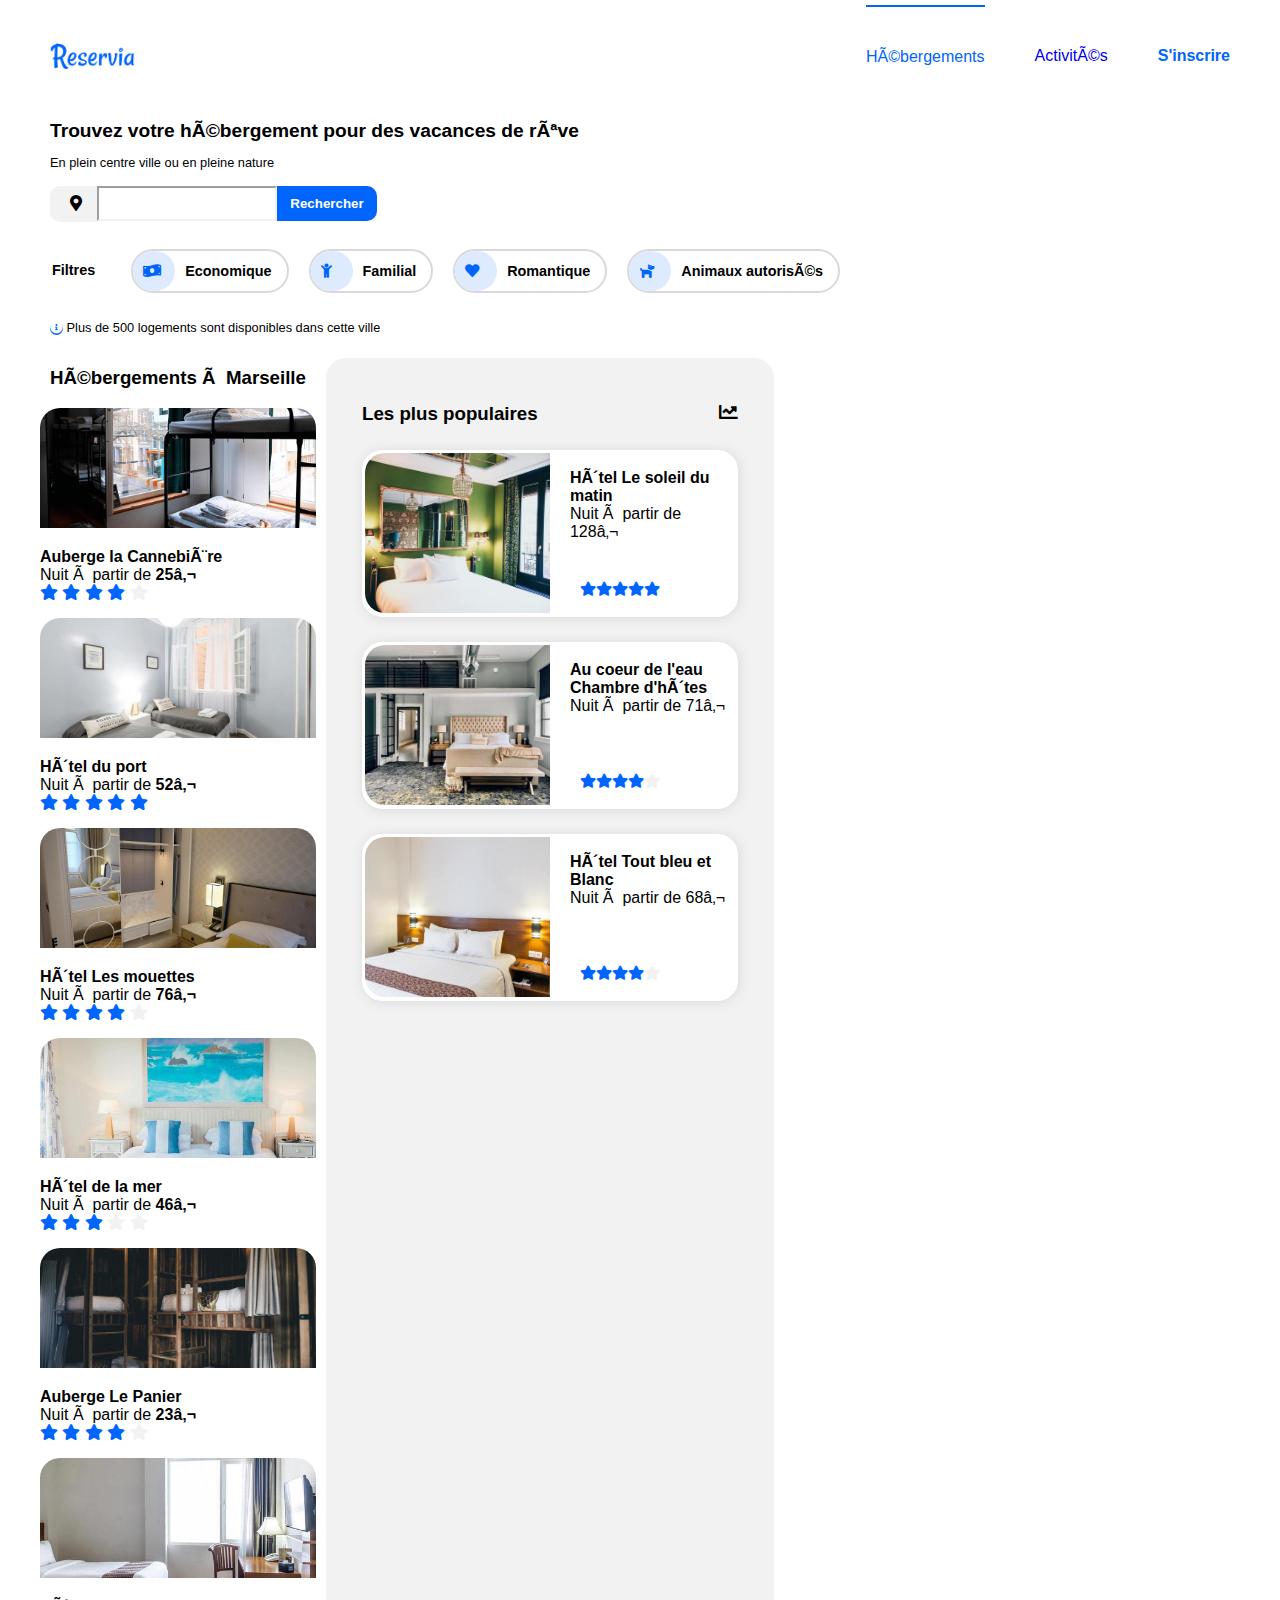
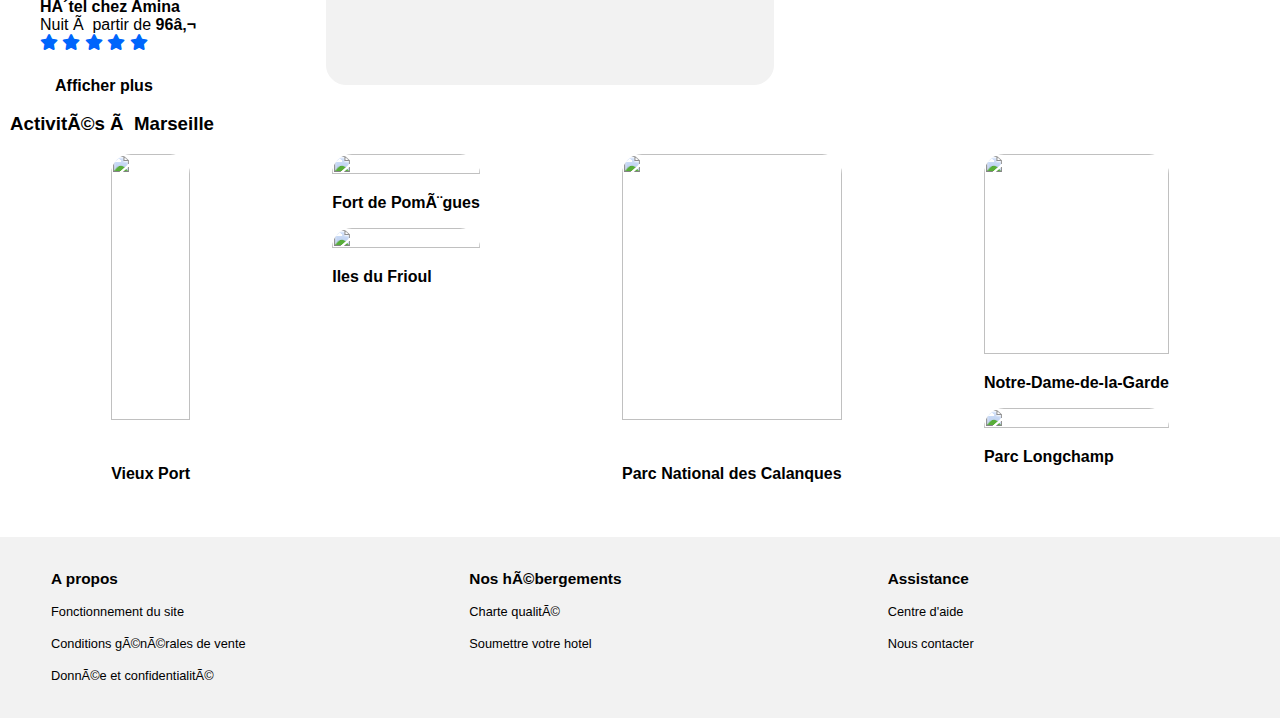
==== commit 2ed033e9: "Taille de police retirer sur iphone/ipad" ====
--- a/Projet2.html
+++ b/Projet2.html
@@ -4,6 +4,7 @@
 		<meta charset= « utf-8 » />
 		<link rel="stylesheet" href="CSS/Projet2.css" />
 		<link rel="stylesheet" href="fontawesome/css/all.css" />
+		<meta name="viewport" content="width=device-width, initial-scale=1.0">
 		<title>Reservia</title>
 	<head>
 	
--- a/CSS/Projet2.css
+++ b/CSS/Projet2.css
@@ -161,7 +161,6 @@
 	width: auto;
 	padding-right: 15px;
 	display: flex;
-	
 }
 
 .filtres:hover
@@ -322,12 +321,21 @@
 	font-size: 0.9em;
 }
 
+.etoile
+	{
+		display: flex;
+		flex-direction: row;
+		margin-left: 10px;
+	}
+	
+
 .texte
 {
 	height: 100%;
 	display: flex;
 	flex-direction: column;
-	justify-content: space-around;
+	justify-content: space-between;
+	
 }
 
 .texte i
@@ -437,7 +445,7 @@
 .texte
 {
 	margin-left: 10px;
-	font-size: 0.9em;
+	font-size: 1em;
 	padding-right: 5px;
 }
 
@@ -479,19 +487,17 @@
 	line-height: 2rem;
 }
 
-@media screen and (max-width: 376px)
+@media all and (max-width: 480px)
 {
 
 	header
 	{
 	margin-left: 0;
 	margin-right: 0;
-	font-size: 1.2em;
 	}
 
 	.logo
 	{
-		width: 300px;
 		height: auto;
 		margin-left: 40px;
 	}
@@ -500,7 +506,6 @@
 	{
 		width: 100%;
 		margin: 0;
-		font-size: 2em;
 	}
 	
 	.nav
@@ -543,42 +548,37 @@
 		align-items: center;
 	}
 	
-	
-	.bouton
-	{
-		width: 90%;
-		height: 100px;
-		margin-left: auto;
-		margin-right: auto;
-		display: flex;
-		align-items: center;
-		justify-content: center;
-		border-radius: 50px;
+.bouton
+	{
+		width: 100%;
 	}
 	
 	.bouton i
-	{
-		height: 100px;
-		width: 130px;
-		background-color: #F2F2F2;
-		display: flex;
-		margin-left: 0;
-		border-radius: 30px 0 0 30px;
-	}
+{
+	background-color: #F2F2F2;
+	color: black;
+	border-radius: 10px 0 0 10px;
+	display: inline-block;
+	height: 50px;   
+	width: 70px;
+	display: flex;
+	padding: 9px 9px 9px 9px;
+	margin-left: 30px;
+}
 	
 	button
 	{
 		background-color: #0065FC;
 		color: white;
-		border-radius: 0 30px 30px 0;
-		height: 100px;
-		width: 150px;
+		border-radius: 0 10px 10px 0;
+		height: 70px;
+		width: 130px;
 	}
 
 	input
 	{
-		height: 100px;
-		width: 100%;
+		height: 70px;
+		width: 50%;
 		border: 0.5px solid #F2F2F2;
 	}
 
@@ -594,15 +594,17 @@
 	
 	.titre
 	{
-		line-height: 3rem;
-		font-size: 1.6em;
 		margin-left: 30px;
 	}
 	
 	.sous-titre .logements
 	{
-		font-size: 0.5em;
 		margin-left: 30px;
+	}
+	
+	.logements
+	{
+		height: 30px;
 	}
 	
 	ul
@@ -620,13 +622,13 @@
 		border-radius: 50px;
 		display: inline-block;
 		height: 100%;   
-		width: 100px;
+		width: 90px;
 		margin-right: 30px;
+		display: flex;
 	}
 
 	li
 	{
-		font-size: 2em;
 		border: 2px solid #D9D9D9;
 		border-radius: 50px;
 		margin: 10px;
@@ -737,7 +739,6 @@
 	
 	h3
 	{
-		font-size: 1.6em;
 		padding-left: 40px;
 		padding-right: 50px;
 	}
@@ -750,29 +751,17 @@
 	
 	.popu
 	{
+		width: 100%;
+	}
+	
+	.hébergement
+	{
 		width: 90%;
-		height: 350px;
-		border-radius: 50px;
-		margin: auto;
+		height: auto;
+		border-radius: 50px;
+		cursor: pointer;
 		padding: 0;
 		margin-bottom: 25px;
-		vertical-align: middle;
-	}
-	
-	.popu i
-	{
-		font-size: 2em;
-	}
-	
-	.hébergement
-	{
-		width: 90%;
-		height: auto;
-		border-radius: 50px;
-		cursor: pointer;
-		margin: auto;
-		padding: 0;
-		margin-bottom: 25px;
 	}
 	
 	.Héberge
@@ -791,8 +780,6 @@
 	{
 		margin-top: 15px;
 		margin-left: 30px;
-		font-size: 1.9em;
-		line-height: 1.5em;
 	}
 
 	#héberge1
@@ -820,7 +807,7 @@
 		display: flex;
 		flex-direction: column;
 		height: auto;
-		padding: 0;
+		padding-right: 0;
 		margin: 0;
 		width: 100%;
 	}
@@ -833,11 +820,9 @@
 		margin-bottom: 25px;
 		overflow: hidden;
 		border-radius: 50px;
-		width: 90%;
+		width: 100%;
 		height: 350px;
-		line-height: 2rem;
 		box-shadow: 1px 1px 12px #D9D9D9;
-		font-size: 0.6em;
 	}
 
 	.activité2
@@ -845,7 +830,7 @@
 		border: 1px solid white;
 		background-color: white;
 		border-radius: 50px;
-		width: 90%;
+		width: 100%;
 		height: auto;
 		display: flex;
 		flex-direction: column;
@@ -862,9 +847,7 @@
 		border-radius: 50px;
 		width: 100%;
 		height: 350px;
-		line-height: 2rem;
 		box-shadow: 1px 1px 12px #D9D9D9;
-		font-size: 0.6em;
 	}
 
 	.activité22
@@ -877,9 +860,7 @@
 		border-radius: 50px;
 		width: 100%;
 		height: 350px;
-		line-height: 2rem;
 		box-shadow: 1px 1px 12px #D9D9D9;
-		font-size: 0.6em;
 	}
 
 	.activité3
@@ -892,9 +873,7 @@
 		border-radius: 50px;
 		width: 90%;
 		height: 350px;
-		line-height: 2rem;
 		box-shadow: 1px 1px 12px #D9D9D9;
-		font-size: 0.6em;
 	}
 
 	.activité4
@@ -919,9 +898,7 @@
 		border-radius: 50px;
 		width: 100%;
 		height: 350px;
-		line-height: 2rem;
 		box-shadow: 1px 1px 12px #D9D9D9;
-		font-size: 0.6em;
 	}
 
 	.activité42
@@ -934,16 +911,13 @@
 		border-radius: 50px;
 		width: 100%;
 		height: 350px;
-		line-height: 2rem;
 		box-shadow: 1px 1px 12px #D9D9D9;
-		font-size: 0.6em;
 	}
 
 	footer
 	{
 		display: flex;
 		flex-direction: column;
-		font-size: 0.8em;
 		margin-right: 0;
 		margin-left: 0;
 		width: 100%;
@@ -955,7 +929,6 @@
 		margin: 0;
 		margin-bottom: 25px;
 		padding-left: 25px;
-		line-height: 3rem;
 	}
 	
 	.element:nth-child(2)
@@ -964,7 +937,6 @@
 		margin: 0;
 		margin-bottom: 25px;
 		padding-left: 25px;
-		line-height: 3rem;
 	}	
 	
 	.element:nth-child(3)
@@ -973,16 +945,14 @@
 		margin: 0;
 		margin-bottom: 25px;
 		padding-left: 25px;
-		line-height: 3rem;
-	}
-
-}
-
-@media screen and (min-width: 377px) and (max-width: 1023px)
+	}
+
+}
+
+@media screen and (min-width: 481px) and (max-width: 1024px)
 {
 	.logo
 	{
-		width: 200px;
 		height: auto;
 	}
 	
@@ -990,7 +960,6 @@
 	{
 		width: 100%;
 		margin: 0;
-		font-size: 2em;
 	}
 	
 	header
@@ -1012,17 +981,6 @@
 		display: flex;
 		justify-content: space-between;
 		margin-right: 50px;
-		font-size: 0.7em;
-	}
-
-	.nav2
-	{
-		font-size: 0.7em;
-	}
-	
-	.menu
-	{
-		margin-right: 50px;
 	}
 	
 	.bouton
@@ -1031,18 +989,17 @@
 	}
 	
 	.bouton i
-	{
+{
 	background-color: #F2F2F2;
 	color: black;
 	border-radius: 10px 0 0 10px;
 	display: inline-block;
-	height: 70px;   
-	width: 18px;
-	align-items: center;
-	justify-content: center;
-	margin-left: 50px;
-	padding: 0;
-	}
+	height: 50px;   
+	width: 70px;
+	display: flex;
+	padding: 9px 9px 9px 9px;
+	margin-left: 30px;
+}
 	
 	button
 	{
@@ -1050,8 +1007,7 @@
 		color: white;
 		border-radius: 0 10px 10px 0;
 		height: 70px;
-		width: 100px;
-		font-size: 0.6em;
+		width: 130px;
 	}
 
 	input
@@ -1073,35 +1029,36 @@
 	
 	.titre
 	{
-		line-height: 2rem;
-		font-size: 1em;
 		margin-left: 30px;
 	}
 	
 	.sous-titre
 	{
-		font-size: 0.7em;
 		margin-left: 30px;
 	}
 	
 	.logements
 	{
-		font-size: 0.5em;
+		margin-left: 30px;
 	}
 	
 	ul
 	{
-		font-size: 0.7em;
 		display: flex;
 		flex-wrap: wrap;
-	}
-	
-
+		padding-left: 30px;
+	}
+	
 	.filtre
 	{
-		width: 100px;
-	}
-	
+		margin-left: 0;
+	}
+	
+	.filtres
+	{
+		margin-left: 0;
+	}
+
 	.img2
 	{
 		width: 45%;
@@ -1182,7 +1139,6 @@
 	
 	.popu
 	{
-		font-size: 0.5em;
 		height: 250px;
 		width: 30%;
 		border-radius: 50px;
@@ -1200,8 +1156,6 @@
 	{
 		width: 33%;
 		height: 250px;
-		font-size: 0.4em;
-		line-height: 1.5rem;
 		border-radius: 50px;
 		cursor: pointer;
 	}
@@ -1220,7 +1174,6 @@
 	
 	.aff
 	{
-		font-size: 0.8em;
 		padding-left: 22px;
 	}
 	
@@ -1228,21 +1181,18 @@
 	{
 		margin-top: 10px;
 		margin-left: 20px;
-		font-size: 1.5em;
 	}
 	
 	.texte2
 	{
 		margin-top: 10px;
 		margin-left: 5px;
-		font-size: 1.5em;
 	}
 	
 	.texte3
 	{
 		margin-top: 20px;
 		margin-left: 20px;
-		font-size: 1.5em;
 	}
 	
 	.Activité
@@ -1257,6 +1207,7 @@
 		height: auto;
 		padding: 25px 5px 25px 5px;
 		margin: 0;
+		width: 100%;
 	}
 
 	.activ1
@@ -1278,10 +1229,7 @@
 		border-radius: 50px;
 		width: 30%;
 		height: 250px;
-		line-height: 1.5rem;
-		font-size: 0.5em;
 		box-shadow: 1px 1px 12px #D9D9D9;
-		margin-left: 40px;
 	}
 
 	.activité2
@@ -1289,52 +1237,45 @@
 		border: 1px solid white;
 		background-color: white;
 		border-radius: 50px;
-		width: 60%;
+		width: 65%;
 		height: auto;
 		display: flex;
 		}
 
 	.activité21
+	{
+		border: 1px solid white;
+		background-color: white;
+		margin: 20px 10px 20px 0;
+		overflow: hidden;
+		border-radius: 50px;
+		width: 100%;
+		height: 250px;
+		box-shadow: 1px 1px 12px #D9D9D9;
+	}
+
+	.activité22
+	{
+		border: 1px solid white;
+		background-color: white;
+		margin: 20px 20px 20px 10px;
+		overflow: hidden;
+		border-radius: 50px;
+		width: 100%;
+		height: 250px;
+		box-shadow: 1px 1px 12px #D9D9D9;
+	}
+
+	.activité3
 	{
 		border: 1px solid white;
 		background-color: white;
 		margin: 20px;
 		overflow: hidden;
 		border-radius: 50px;
-		width: 100%;
-		height: 250px;
-		line-height: 1.5rem;
-		font-size: 0.5em;
-		box-shadow: 1px 1px 12px #D9D9D9;
-	}
-
-	.activité22
-	{
-		border: 1px solid white;
-		background-color: white;
-		margin: 20px;
-		overflow: hidden;
-		border-radius: 50px;
-		width: 100%;
-		height: 250px;
-		line-height: 1.5rem;
-		font-size: 0.5em;
-		box-shadow: 1px 1px 12px #D9D9D9;
-	}
-
-	.activité3
-	{
-		border: 1px solid white;
-		background-color: white;
-		margin: 20px;
-		overflow: hidden;
-		border-radius: 50px;
 		width: 30%;
 		height: 250px;
-		line-height: 1.5rem;
-		font-size: 0.5em;
 		box-shadow: 1px 1px 12px #D9D9D9;
-		margin-left: 40px;
 	}
 
 	.activité4
@@ -1342,23 +1283,20 @@
 		border: 1px solid white;
 		background-color: white;
 		border-radius: 50px;
-		width: 60%;
+		width: 65%;
 		height: auto;
 		display: flex;
-		
 	}
 
 	.activité41
 	{
 		border: 1px solid white;
 		background-color: white;
-		margin: 20px;
+		margin: 20px 10px 20px 0;
 		overflow: hidden;
 		border-radius: 50px;
 		width: 100%;
 		height: 250px;
-		line-height: 1.5rem;
-		font-size: 0.5em;
 		box-shadow: 1px 1px 12px #D9D9D9;
 	}
 
@@ -1366,13 +1304,11 @@
 	{
 		border: 1px solid white;
 		background-color: white;
-		margin: 20px;
+		margin: 20px 20px 20px 10px;
 		overflow: hidden;
 		border-radius: 50px;
 		width: 100%;
 		height: 250px;
-		line-height: 1.5rem;
-		font-size: 0.5em;
 		box-shadow: 1px 1px 12px #D9D9D9;
 	}
 
@@ -1380,7 +1316,6 @@
 	{
 		display: flex;
 		flex-direction: column;
-		font-size: 0.6em;
 		margin-right: 0;
 		margin-left: 0;
 		padding-top: 30px;
@@ -1392,7 +1327,6 @@
 		width: 80%;
 		margin: 0;
 		padding-left: 25px;
-		line-height: 3rem;
 	}
 	
 	.element:nth-child(2)
@@ -1400,7 +1334,6 @@
 		width: 80%;
 		margin: 0;
 		padding-left: 25px;
-		line-height: 3rem;
 	}	
 	
 	.element:nth-child(3)
@@ -1408,7 +1341,5 @@
 		width: 80%;
 		margin: 0;
 		padding-left: 25px;
-		line-height: 3rem;
-	}
-
-}
+	}
+}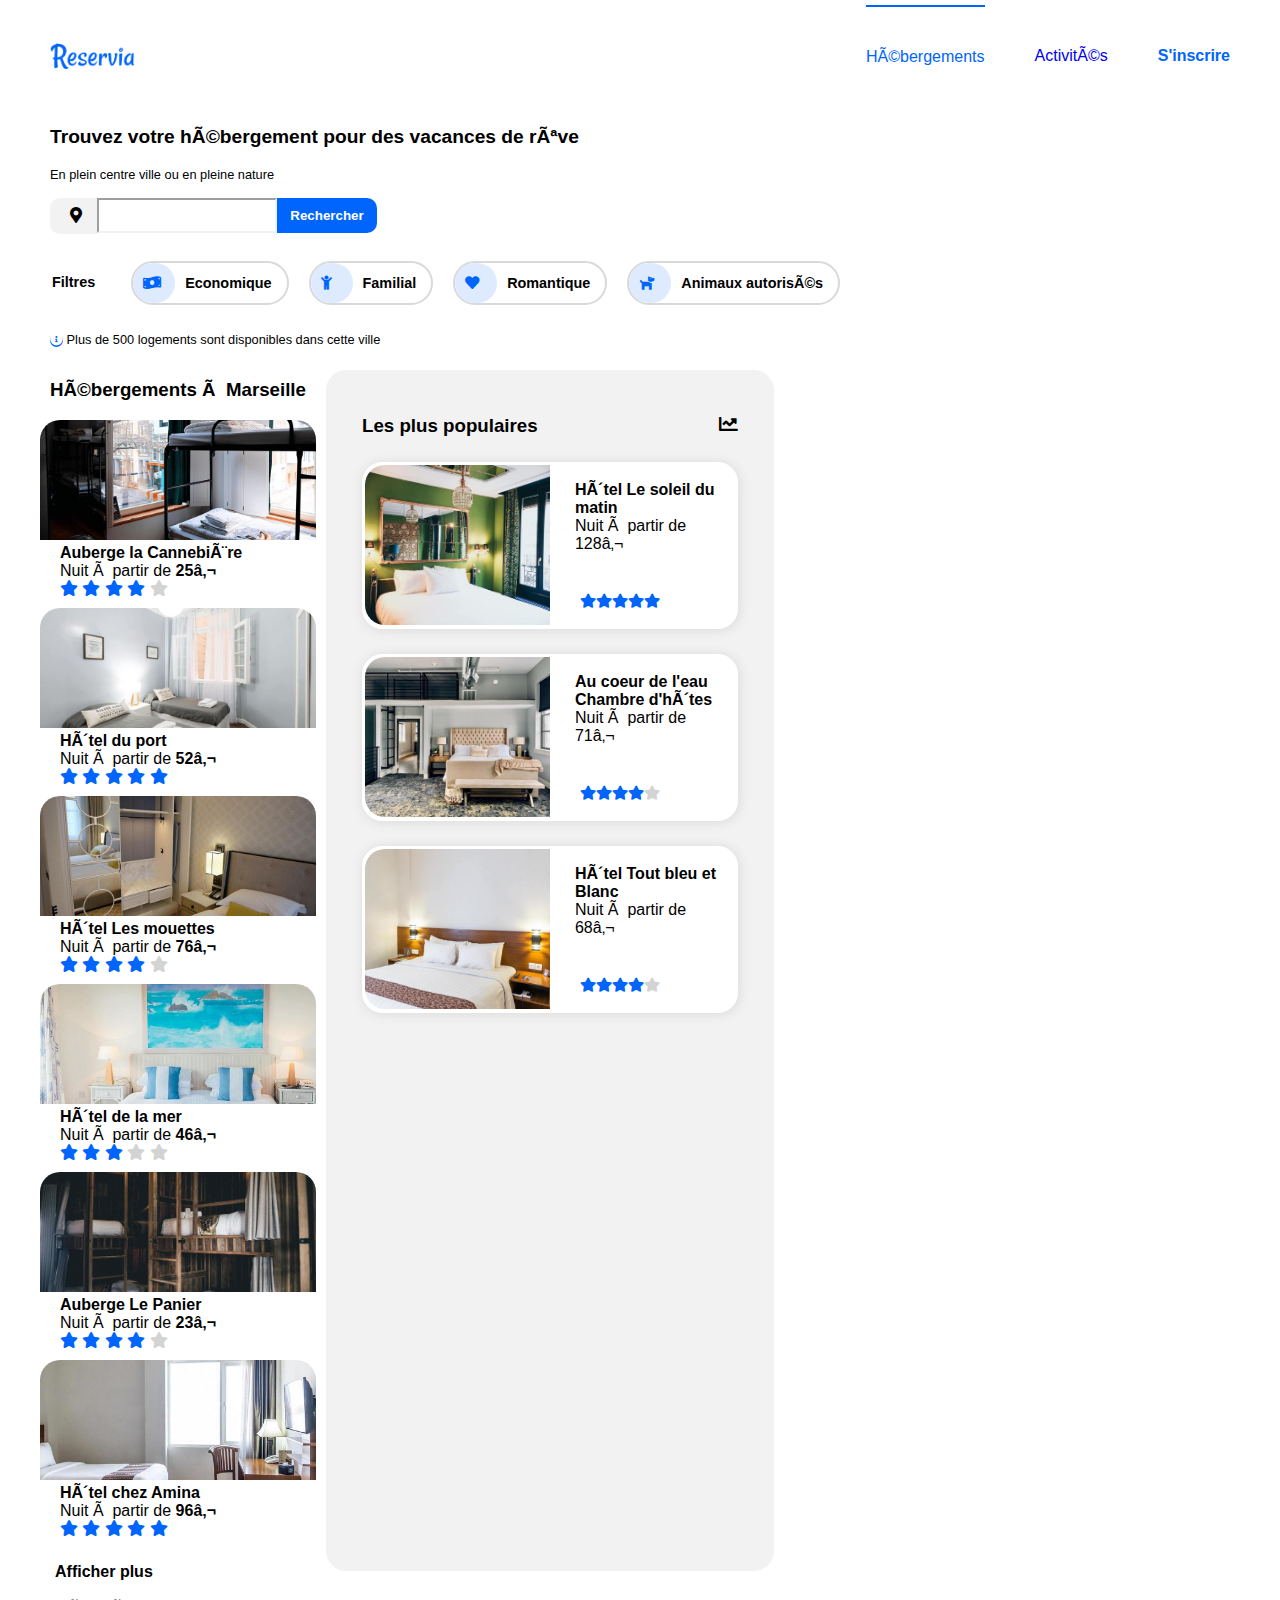
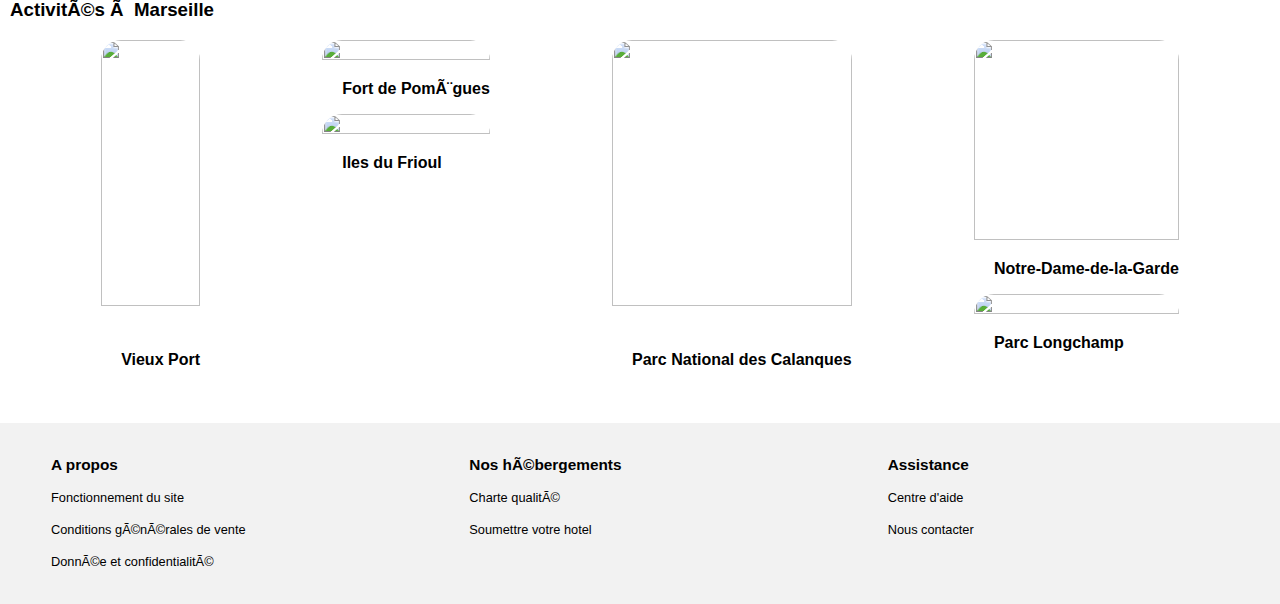
==== commit 29bd32bf: "mise en page 29122020" ====
--- a/Projet2.html
+++ b/Projet2.html
@@ -67,7 +67,7 @@
 							<i class="fas fa-star" style="color:#0065FC"></i>
 							<i class="fas fa-star" style="color:#0065FC"></i>
 							<i class="fas fa-star" style="color:#0065FC"></i>
-							<i class="fas fa-star" style="color:#F2F2F2"></i>
+							<i class="fas fa-star" style="color:#D3D3D3"></i>
 							</p>
 						</div>
 					
@@ -91,7 +91,7 @@
 							<i class="fas fa-star" style="color:#0065FC"></i>
 							<i class="fas fa-star" style="color:#0065FC"></i>
 							<i class="fas fa-star" style="color:#0065FC"></i>
-							<i class="fas fa-star" style="color:#F2F2F2"></i>
+							<i class="fas fa-star" style="color:#D3D3D3"></i>
 							</p>
 						</div>
 					</div>
@@ -104,8 +104,8 @@
 							<i class="fas fa-star" style="color:#0065FC"></i>
 							<i class="fas fa-star" style="color:#0065FC"></i>
 							<i class="fas fa-star" style="color:#0065FC"></i>
-							<i class="fas fa-star" style="color:#F2F2F2"></i>
-							<i class="fas fa-star" style="color:#F2F2F2"></i>
+							<i class="fas fa-star" style="color:#D3D3D3"></i>
+							<i class="fas fa-star" style="color:#D3D3D3"></i>
 							</p>
 						</div>
 					
@@ -117,7 +117,7 @@
 							<i class="fas fa-star" style="color:#0065FC"></i>
 							<i class="fas fa-star" style="color:#0065FC"></i>
 							<i class="fas fa-star" style="color:#0065FC"></i>
-							<i class="fas fa-star" style="color:#F2F2F2"></i>
+							<i class="fas fa-star" style="color:#D3D3D3"></i>
 							</p>
 						</div>
 					
@@ -170,7 +170,7 @@
 									<i class="fas fa-star" style="color:#0065FC"></i>
 									<i class="fas fa-star" style="color:#0065FC"></i>
 									<i class="fas fa-star" style="color:#0065FC"></i>
-									<i class="fas fa-star" style="color:#F2F2F2"></i>
+									<i class="fas fa-star" style="color:#D3D3D3"></i>
 								</p>
 							</div>
 						</div>
@@ -186,7 +186,7 @@
 									<i class="fas fa-star" style="color:#0065FC"></i>
 									<i class="fas fa-star" style="color:#0065FC"></i>
 									<i class="fas fa-star" style="color:#0065FC"></i>
-									<i class="fas fa-star" style="color:#F2F2F2"></i>
+									<i class="fas fa-star" style="color:#D3D3D3"></i>
 								</p>
 							</div>
 						</div>
--- a/CSS/Projet2.css
+++ b/CSS/Projet2.css
@@ -27,7 +27,6 @@
 	margin-top: 0px;
 	font-size: 1em;
 	align-items: center;
-	vertical-align: middle;
 	padding-top: 5px;
 }
 
@@ -35,7 +34,6 @@
 {
 	display: flex;
 	align-items: center;
-	vertical-align: middle;
 }
 
 .menu
@@ -46,7 +44,6 @@
 	height: 100px;
 	display: flex;
 	align-items: center;
-	vertical-align: middle;
 }
 
 .activités
@@ -74,7 +71,6 @@
 
 .titre
 {
-	line-height: 10px;
 	margin-left: 50px;
 	font-size: 1.2em;
 	font-weight: bold;
@@ -247,6 +243,23 @@
 	border-radius: 20px 20px 0 0;
 }
 
+.texte1
+	{
+		margin-left: 20px;
+		margin-top: 0;
+		margin-bottom: 10px;
+	}
+	
+	.texte2
+	{
+		margin-left: 5px;
+	}
+	
+	.texte3
+	{
+		margin-left: 20px;
+	}
+
 #conteneur
 {
 	display: flex;
@@ -289,6 +302,11 @@
 	margin: 5px 5px 5px 0;
 }
 
+.Héberge i
+{
+	font-size: 0.9em;
+}
+
 .aff
 {
 	margin: 25px 0 0 15px;
@@ -487,27 +505,27 @@
 	line-height: 2rem;
 }
 
-@media all and (max-width: 480px)
-{
-
+@media screen and (min-width: 481px) and (max-width: 1024px)
+{
+	.logo
+	{
+		height: auto;
+	}
+	
+	body
+	{
+		width: 100%;
+		margin: 0;
+	}
+	
 	header
 	{
-	margin-left: 0;
-	margin-right: 0;
-	}
-
-	.logo
-	{
-		height: auto;
-		margin-left: 40px;
-	}
-	
-	body
-	{
-		width: 100%;
-		margin: 0;
-	}
-	
+		display: flex;
+		flex-direction: row;
+		justify-content: center;
+		align-items: center;
+	}
+		
 	.nav
 	{
 		display: flex;
@@ -548,7 +566,410 @@
 		align-items: center;
 	}
 	
-.bouton
+	
+	.bouton
+	{
+		width: 100%;
+	}
+	
+	.bouton i
+	{
+		background-color: #F2F2F2;
+		color: black;
+		border-radius: 10px 0 0 10px;
+		display: inline-block;
+		width: 70px;
+		display: flex;
+		padding: 9px 9px 9px 9px;
+		margin-left: 30px;
+	}
+	
+	button
+	{
+		background-color: #0065FC;
+		color: white;
+		border-radius: 0 10px 10px 0;
+			width: 130px;
+	}
+
+	input
+	{
+		width: 50%;
+		border: 0.5px solid #F2F2F2;
+	}
+
+
+	#conteneur
+	{
+		display: flex;
+		flex-direction: column-reverse;
+		padding: 0;
+		margin: 0;
+		width: 100%;
+	}
+	
+	.titre
+	{
+		margin-left: 30px;
+	}
+	
+	.sous-titre
+	{
+		margin-left: 30px;
+	}
+	
+	.logements
+	{
+		margin-left: 30px;
+	}
+	
+	ul
+	{
+		display: flex;
+		flex-wrap: wrap;
+		padding-left: 30px;
+	}
+	
+	.filtre
+	{
+		margin-left: 0;
+	}
+	
+	.filtres
+	{
+		margin-left: 0;
+	}
+
+	.img2
+	{
+		width: 45%;
+		height: 250px;
+		border-radius: 50px 0 0 50px;
+		float: left;
+		object-fit: cover;
+	}
+
+	.img1
+	{
+		width: 100%;
+		height: 140px;
+		border-radius: 50px 50px 0 0;
+	}
+
+	.img3
+	{
+		width: 100%;
+		height: 160px;
+		object-fit: cover;
+		border-radius: 50px 50px 0 0;
+	}
+
+	.img4
+	{
+		width: 100%;
+		height: 160px;
+		object-fit: cover;
+		border-radius: 50px 50px 0 0;
+	}
+
+	.img5
+	{
+		width: 100%;
+		height: 160px;
+		object-fit: cover;
+		border-radius: 50px 50px 0 0;
+	}
+
+	.img6
+	{
+		width: 100%;
+		height: 160px;
+		object-fit: cover;
+		border-radius: 50px 50px 0 0;
+	}
+
+	.img7
+	{
+		width: 100%;
+		height: 160px;
+		object-fit: cover;
+		border-radius: 50px 50px 0 0;
+	}
+	
+	.populaires
+	{
+		width: 100%;
+		border: 1px solid #F2F2F2;
+		background-color: #F2F2F2;
+		margin: 0;
+		padding: 10px 0 10px 0px;
+		border-radius: 0 0 0 0;
+	}
+	
+	.Populaire
+	{
+		display: flex;
+	}
+	
+	h3
+	{
+		font-size: 1em;
+		padding-left: 30px;
+		padding-right: 30px;
+	}
+	
+	.popu
+	{
+		height: 250px;
+		width: 30%;
+		border-radius: 50px;
+		margin-left: 15px;
+	}
+	
+	.etoile
+	{
+		display: flex;
+		flex-direction: row;
+		margin-left: 10px;
+	}
+	
+	.hébergement
+	{
+		width: 33%;
+		height: 250px;
+		border-radius: 50px;
+		cursor: pointer;
+	}
+	
+	.Héberge
+	{
+		background-color: white;
+		border: 1px solid white;
+		border-radius: 50px;
+		width: 100%;
+		height: auto;
+		margin: 0;
+		padding-left: 0px;
+		padding-right: 0px;
+	}
+	
+	.aff
+	{
+		padding-left: 22px;
+	}
+	
+	.Activité
+	{
+	margin-left: 10px;
+	}
+	
+	.activ
+	{
+		display: flex;
+		flex-wrap: wrap;
+		height: auto;
+		padding: 25px 5px 25px 5px;
+		margin: 0;
+		width: 100%;
+	}
+
+	.activ1
+	{
+		display: flex;
+	}
+
+	.activ2
+	{
+		display: flex;
+	}
+
+	.activité1
+	{
+		border: 1px solid white;
+		background-color: white;
+		margin: 20px;
+		overflow: hidden;
+		border-radius: 50px;
+		width: 30%;
+		height: 250px;
+		box-shadow: 1px 1px 12px #D9D9D9;
+	}
+
+	.activité2
+	{
+		border: 1px solid white;
+		background-color: white;
+		border-radius: 50px;
+		width: 65%;
+		height: auto;
+		display: flex;
+		}
+
+	.activité21
+	{
+		border: 1px solid white;
+		background-color: white;
+		margin: 20px 10px 20px 0;
+		overflow: hidden;
+		border-radius: 50px;
+		width: 100%;
+		height: 250px;
+		box-shadow: 1px 1px 12px #D9D9D9;
+	}
+
+	.activité22
+	{
+		border: 1px solid white;
+		background-color: white;
+		margin: 20px 20px 20px 10px;
+		overflow: hidden;
+		border-radius: 50px;
+		width: 100%;
+		height: 250px;
+		box-shadow: 1px 1px 12px #D9D9D9;
+	}
+
+	.activité3
+	{
+		border: 1px solid white;
+		background-color: white;
+		margin: 20px;
+		overflow: hidden;
+		border-radius: 50px;
+		width: 30%;
+		height: 250px;
+		box-shadow: 1px 1px 12px #D9D9D9;
+	}
+
+	.activité4
+	{
+		border: 1px solid white;
+		background-color: white;
+		border-radius: 50px;
+		width: 65%;
+		height: auto;
+		display: flex;
+	}
+
+	.activité41
+	{
+		border: 1px solid white;
+		background-color: white;
+		margin: 20px 10px 20px 0;
+		overflow: hidden;
+		border-radius: 50px;
+		width: 100%;
+		height: 250px;
+		box-shadow: 1px 1px 12px #D9D9D9;
+	}
+
+	.activité42
+	{
+		border: 1px solid white;
+		background-color: white;
+		margin: 20px 20px 20px 10px;
+		overflow: hidden;
+		border-radius: 50px;
+		width: 100%;
+		height: 250px;
+		box-shadow: 1px 1px 12px #D9D9D9;
+	}
+
+	footer
+	{
+		display: flex;
+		flex-direction: column;
+		margin-right: 0;
+		margin-left: 0;
+		padding-top: 30px;
+		width: 100%;
+	}
+
+	.element:nth-child(1)
+	{
+		width: 80%;
+		margin: 0;
+		padding-left: 25px;
+	}
+	
+	.element:nth-child(2)
+	{
+		width: 80%;
+		margin: 0;
+		padding-left: 25px;
+	}	
+	
+	.element:nth-child(3)
+	{
+		width: 80%;
+		margin: 0;
+		padding-left: 25px;
+	}
+}
+
+@media all and (max-width: 480px)
+{
+
+	header
+	{
+	margin-left: 0;
+	margin-right: 0;
+	}
+
+	.logo
+	{
+		height: auto;
+		margin-left: 20px;
+	}
+	
+	body
+	{
+		width: 100%;
+		margin: 0;
+	}
+	
+	.nav
+	{
+		display: flex;
+		flex-wrap: wrap;
+		width: 100%;
+	}
+	
+	.iphone
+	{
+		display: flex;
+		align-items: center;
+		width: 100%;
+		order: 3;
+	}
+	
+	.menu
+	{
+		margin-right: 0;
+		width: 50%;
+		height: 50px;
+		border-top: none;
+		border-bottom: 3px solid #0065FC;
+		justify-content: center;
+	}
+	
+	.menu2
+	{
+		margin-right: 20px;
+	}
+	
+	.activités
+	{
+		width: 50%;
+		height: 50px;
+		text-align: center;
+		border-bottom: 3px solid #F2F2F2;
+		display: flex;
+		justify-content: center;
+		align-items: center;
+	}
+	
+	.bouton
 	{
 		width: 100%;
 	}
@@ -559,11 +980,10 @@
 	color: black;
 	border-radius: 10px 0 0 10px;
 	display: inline-block;
-	height: 50px;   
 	width: 70px;
 	display: flex;
 	padding: 9px 9px 9px 9px;
-	margin-left: 30px;
+	margin-left: 20px;
 }
 	
 	button
@@ -571,13 +991,11 @@
 		background-color: #0065FC;
 		color: white;
 		border-radius: 0 10px 10px 0;
-		height: 70px;
 		width: 130px;
 	}
 
 	input
 	{
-		height: 70px;
 		width: 50%;
 		border: 0.5px solid #F2F2F2;
 	}
@@ -594,12 +1012,12 @@
 	
 	.titre
 	{
-		margin-left: 30px;
-	}
-	
-	.sous-titre .logements
-	{
-		margin-left: 30px;
+		margin-left: 20px;
+	}
+	
+	.sous-titre
+	{
+		margin-left: 20px;
 	}
 	
 	.logements
@@ -611,7 +1029,9 @@
 	{
 		border: 1px solid white;
 		background-color: white;
-		display: flex;
+		padding-left: 10px;
+		display: flex;
+		flex-wrap: wrap;
 		list-style-type: none;
 	}
 
@@ -622,9 +1042,16 @@
 		border-radius: 50px;
 		display: inline-block;
 		height: 100%;   
-		width: 90px;
-		margin-right: 30px;
-		display: flex;
+		width: 40px;
+		margin-right: 10px;
+		display: flex;
+		justify-content: center;
+		padding-left: 0px;
+	}
+
+	.filtres
+	{
+		margin: 5px;
 	}
 
 	li
@@ -634,9 +1061,7 @@
 		margin: 10px;
 		align-items: center;
 		justify-content: center;
-		height: 100px;
 		width: auto;
-		padding-right: 30px;
 		display: flex;
 	}
 
@@ -648,82 +1073,66 @@
 	.filtre
 	{
 		margin-left: 10px;
-		width: 600px;
+		margin-bottom: 0;
+		margin-right: 250px;
 		display: flex;
 		justify-content: flex-start;
 	}
-
-	.filtres i 
-	{
-		display: flex;
-		align-items: center;
-		vertical-align: middle;
-		padding-left: 10px;
-	}
 	
 	.logements
 	{
-		margin-right: 40px;
+		margin-left: 20px;
 	}
 	
 	.img2
 	{
 		width: 45%;
-		height: 95%;
-		border-radius: 50px 0 0 50px;
+		border-radius: 20px 0 0 20px;
 		float: left;
 		object-fit: cover;
-		padding: 10px;
-		vertical-align: middle;
+		display: flex;
 	}
 
 	.img1
 	{
-		width: 98%;
-		height: 250px;
-		border-radius: 50px 50px 0 0;
-		padding: 10px;
-		align-items: center;
+		border-radius: 20px 20px 0 0;
+		display: flex;
+		padding: 5px;
 	}
 
 	.img3
 	{
-		width: 100%;
-		height: 70%;
+		height: 75%;
 		object-fit: cover;
-		border-radius: 50px 0 0 50px;
+		border-radius: 20px 20px 0 0;
 	}
 
 	.img4
 	{
-		width: 100%;
-		height: 70%;
+		height: 75%;
 		object-fit: cover;
-		border-radius: 50px 0 0 50px;
+		border-radius: 20px 20px 0 0;
 	}
 
 	.img5
 	{
-		width: 100%;
-		height: 70%;
+		height: 75%;
 		object-fit: cover;
-		border-radius: 50px 0 0 50px;
+		border-radius: 20px 20px 0 0;
 	}
 
 	.img6
 	{
-		width: 100%;
-		height: 245px;
+		height: 75%;
 		object-fit: cover;
-		border-radius: 50px 0 0 50px;
+		border-radius: 20px 20px 0 0;
 	}
 
 	.img7
 	{
-		width: 100%;
-		height: 70%;
+		height: 75%;
 		object-fit: cover;
-		border-radius: 50px 0 0 50px;
+		border-radius: 20px 20px 0 0;
 	}
 	
 	.populaires
@@ -736,10 +1145,15 @@
 		display: flex;
 		flex-direction: column;
 	}
+
+	.popu
+	{
+		margin: 5px 20px 5px 20px;
+	}
 	
 	h3
 	{
-		padding-left: 40px;
+		padding-left: 20px;
 		padding-right: 50px;
 	}
 	
@@ -749,26 +1163,21 @@
 		flex-direction: column;
 	}	
 	
-	.popu
-	{
-		width: 100%;
-	}
-	
 	.hébergement
 	{
 		width: 90%;
 		height: auto;
-		border-radius: 50px;
+		border-radius: 20px;
 		cursor: pointer;
 		padding: 0;
-		margin-bottom: 25px;
+		margin: auto;
 	}
 	
 	.Héberge
 	{
 		background-color: white;
 		border: 1px solid white;
-		border-radius: 50px;
+		border-radius: 20px;
 		width: 100%;
 		height: auto;
 		margin: 0;
@@ -778,7 +1187,6 @@
 	
 	.texte
 	{
-		margin-top: 15px;
 		margin-left: 30px;
 	}
 
@@ -799,7 +1207,8 @@
 	
 	.aff
 	{
-		padding-left: 35px;
+		padding-left: 20px;
+		margin-left: 0;
 	}
 	
 	.activ
@@ -812,6 +1221,11 @@
 		width: 100%;
 	}
 
+	.Activité
+	{
+		margin-left: 0;
+	}
+
 	.activité1
 	{
 		border: 1px solid white;
@@ -819,9 +1233,9 @@
 		margin: auto;
 		margin-bottom: 25px;
 		overflow: hidden;
-		border-radius: 50px;
-		width: 100%;
-		height: 350px;
+		border-radius: 20px;
+		width: 90%;
+		height: 250px;
 		box-shadow: 1px 1px 12px #D9D9D9;
 	}
 
@@ -829,8 +1243,8 @@
 	{
 		border: 1px solid white;
 		background-color: white;
-		border-radius: 50px;
-		width: 100%;
+		border-radius: 20px;
+		width: 90%;
 		height: auto;
 		display: flex;
 		flex-direction: column;
@@ -844,9 +1258,9 @@
 		margin: auto;
 		margin-bottom: 25px;
 		overflow: hidden;
-		border-radius: 50px;
-		width: 100%;
-		height: 350px;
+		border-radius: 20px;
+		width: 100%;
+		height: 250px;
 		box-shadow: 1px 1px 12px #D9D9D9;
 	}
 
@@ -857,9 +1271,9 @@
 		margin: auto;
 		margin-bottom: 25px;
 		overflow: hidden;
-		border-radius: 50px;
-		width: 100%;
-		height: 350px;
+		border-radius: 20px;
+		width: 100%;
+		height: 250px;
 		box-shadow: 1px 1px 12px #D9D9D9;
 	}
 
@@ -870,9 +1284,9 @@
 		margin: auto;
 		margin-bottom: 25px;
 		overflow: hidden;
-		border-radius: 50px;
+		border-radius: 20px;
 		width: 90%;
-		height: 350px;
+		height: 250px;
 		box-shadow: 1px 1px 12px #D9D9D9;
 	}
 
@@ -880,7 +1294,7 @@
 	{
 		border: 1px solid white;
 		background-color: white;
-		border-radius: 50px;
+		border-radius: 20px;
 		width: 90%;
 		height: auto;
 		display: flex;
@@ -895,9 +1309,9 @@
 		margin: auto;
 		margin-bottom: 25px;
 		overflow: hidden;
-		border-radius: 50px;
-		width: 100%;
-		height: 350px;
+		border-radius: 20px;
+		width: 100%;
+		height: 250px;
 		box-shadow: 1px 1px 12px #D9D9D9;
 	}
 
@@ -908,9 +1322,9 @@
 		margin: auto;
 		margin-bottom: 25px;
 		overflow: hidden;
-		border-radius: 50px;
-		width: 100%;
-		height: 350px;
+		border-radius: 20px;
+		width: 100%;
+		height: 250px;
 		box-shadow: 1px 1px 12px #D9D9D9;
 	}
 
@@ -920,7 +1334,9 @@
 		flex-direction: column;
 		margin-right: 0;
 		margin-left: 0;
-		width: 100%;
+		margin-top: 30px;
+		width: 100%;
+		padding-top: 30px;
 	}
 
 	.element:nth-child(1)
@@ -949,397 +1365,3 @@
 
 }
 
-@media screen and (min-width: 481px) and (max-width: 1024px)
-{
-	.logo
-	{
-		height: auto;
-	}
-	
-	body
-	{
-		width: 100%;
-		margin: 0;
-	}
-	
-	header
-	{
-		display: flex;
-		flex-direction: row;
-		justify-content: center;
-		align-items: center;
-	}
-		
-	.nav
-	{
-		display: flex;
-		justify-content: flex-end;
-	}
-
-	.nav1
-	{
-		display: flex;
-		justify-content: space-between;
-		margin-right: 50px;
-	}
-	
-	.bouton
-	{
-		width: 100%;
-	}
-	
-	.bouton i
-{
-	background-color: #F2F2F2;
-	color: black;
-	border-radius: 10px 0 0 10px;
-	display: inline-block;
-	height: 50px;   
-	width: 70px;
-	display: flex;
-	padding: 9px 9px 9px 9px;
-	margin-left: 30px;
-}
-	
-	button
-	{
-		background-color: #0065FC;
-		color: white;
-		border-radius: 0 10px 10px 0;
-		height: 70px;
-		width: 130px;
-	}
-
-	input
-	{
-		height: 70px;
-		width: 50%;
-		border: 0.5px solid #F2F2F2;
-	}
-
-
-	#conteneur
-	{
-		display: flex;
-		flex-direction: column-reverse;
-		padding: 0;
-		margin: 0;
-		width: 100%;
-	}
-	
-	.titre
-	{
-		margin-left: 30px;
-	}
-	
-	.sous-titre
-	{
-		margin-left: 30px;
-	}
-	
-	.logements
-	{
-		margin-left: 30px;
-	}
-	
-	ul
-	{
-		display: flex;
-		flex-wrap: wrap;
-		padding-left: 30px;
-	}
-	
-	.filtre
-	{
-		margin-left: 0;
-	}
-	
-	.filtres
-	{
-		margin-left: 0;
-	}
-
-	.img2
-	{
-		width: 45%;
-		height: 250px;
-		border-radius: 50px 0 0 50px;
-		float: left;
-		object-fit: cover;
-	}
-
-	.img1
-	{
-		width: 100%;
-		height: 140px;
-		border-radius: 50px 50px 0 0;
-	}
-
-	.img3
-	{
-		width: 100%;
-		height: 160px;
-		object-fit: cover;
-		border-radius: 50px 50px 0 0;
-	}
-
-	.img4
-	{
-		width: 100%;
-		height: 160px;
-		object-fit: cover;
-		border-radius: 50px 50px 0 0;
-	}
-
-	.img5
-	{
-		width: 100%;
-		height: 160px;
-		object-fit: cover;
-		border-radius: 50px 50px 0 0;
-	}
-
-	.img6
-	{
-		width: 100%;
-		height: 160px;
-		object-fit: cover;
-		border-radius: 50px 50px 0 0;
-	}
-
-	.img7
-	{
-		width: 100%;
-		height: 160px;
-		object-fit: cover;
-		border-radius: 50px 50px 0 0;
-	}
-	
-	.populaires
-	{
-		width: 100%;
-		border: 1px solid #F2F2F2;
-		background-color: #F2F2F2;
-		margin: 0;
-		padding: 10px 0 10px 0px;
-		border-radius: 0 0 0 0;
-	}
-	
-	.Populaire
-	{
-		display: flex;
-	}
-	
-	h3
-	{
-		font-size: 1em;
-		padding-left: 30px;
-		padding-right: 30px;
-	}
-	
-	.popu
-	{
-		height: 250px;
-		width: 30%;
-		border-radius: 50px;
-		margin-left: 15px;
-	}
-	
-	.etoile
-	{
-		display: flex;
-		flex-direction: row;
-		margin-left: 10px;
-	}
-	
-	.hébergement
-	{
-		width: 33%;
-		height: 250px;
-		border-radius: 50px;
-		cursor: pointer;
-	}
-	
-	.Héberge
-	{
-		background-color: white;
-		border: 1px solid white;
-		border-radius: 50px;
-		width: 100%;
-		height: auto;
-		margin: 0;
-		padding-left: 0px;
-		padding-right: 0px;
-	}
-	
-	.aff
-	{
-		padding-left: 22px;
-	}
-	
-	.texte1
-	{
-		margin-top: 10px;
-		margin-left: 20px;
-	}
-	
-	.texte2
-	{
-		margin-top: 10px;
-		margin-left: 5px;
-	}
-	
-	.texte3
-	{
-		margin-top: 20px;
-		margin-left: 20px;
-	}
-	
-	.Activité
-	{
-	margin-left: 10px;
-	}
-	
-	.activ
-	{
-		display: flex;
-		flex-wrap: wrap;
-		height: auto;
-		padding: 25px 5px 25px 5px;
-		margin: 0;
-		width: 100%;
-	}
-
-	.activ1
-	{
-		display: flex;
-	}
-
-	.activ2
-	{
-		display: flex;
-	}
-
-	.activité1
-	{
-		border: 1px solid white;
-		background-color: white;
-		margin: 20px;
-		overflow: hidden;
-		border-radius: 50px;
-		width: 30%;
-		height: 250px;
-		box-shadow: 1px 1px 12px #D9D9D9;
-	}
-
-	.activité2
-	{
-		border: 1px solid white;
-		background-color: white;
-		border-radius: 50px;
-		width: 65%;
-		height: auto;
-		display: flex;
-		}
-
-	.activité21
-	{
-		border: 1px solid white;
-		background-color: white;
-		margin: 20px 10px 20px 0;
-		overflow: hidden;
-		border-radius: 50px;
-		width: 100%;
-		height: 250px;
-		box-shadow: 1px 1px 12px #D9D9D9;
-	}
-
-	.activité22
-	{
-		border: 1px solid white;
-		background-color: white;
-		margin: 20px 20px 20px 10px;
-		overflow: hidden;
-		border-radius: 50px;
-		width: 100%;
-		height: 250px;
-		box-shadow: 1px 1px 12px #D9D9D9;
-	}
-
-	.activité3
-	{
-		border: 1px solid white;
-		background-color: white;
-		margin: 20px;
-		overflow: hidden;
-		border-radius: 50px;
-		width: 30%;
-		height: 250px;
-		box-shadow: 1px 1px 12px #D9D9D9;
-	}
-
-	.activité4
-	{
-		border: 1px solid white;
-		background-color: white;
-		border-radius: 50px;
-		width: 65%;
-		height: auto;
-		display: flex;
-	}
-
-	.activité41
-	{
-		border: 1px solid white;
-		background-color: white;
-		margin: 20px 10px 20px 0;
-		overflow: hidden;
-		border-radius: 50px;
-		width: 100%;
-		height: 250px;
-		box-shadow: 1px 1px 12px #D9D9D9;
-	}
-
-	.activité42
-	{
-		border: 1px solid white;
-		background-color: white;
-		margin: 20px 20px 20px 10px;
-		overflow: hidden;
-		border-radius: 50px;
-		width: 100%;
-		height: 250px;
-		box-shadow: 1px 1px 12px #D9D9D9;
-	}
-
-	footer
-	{
-		display: flex;
-		flex-direction: column;
-		margin-right: 0;
-		margin-left: 0;
-		padding-top: 30px;
-		width: 100%;
-	}
-
-	.element:nth-child(1)
-	{
-		width: 80%;
-		margin: 0;
-		padding-left: 25px;
-	}
-	
-	.element:nth-child(2)
-	{
-		width: 80%;
-		margin: 0;
-		padding-left: 25px;
-	}	
-	
-	.element:nth-child(3)
-	{
-		width: 80%;
-		margin: 0;
-		padding-left: 25px;
-	}
-}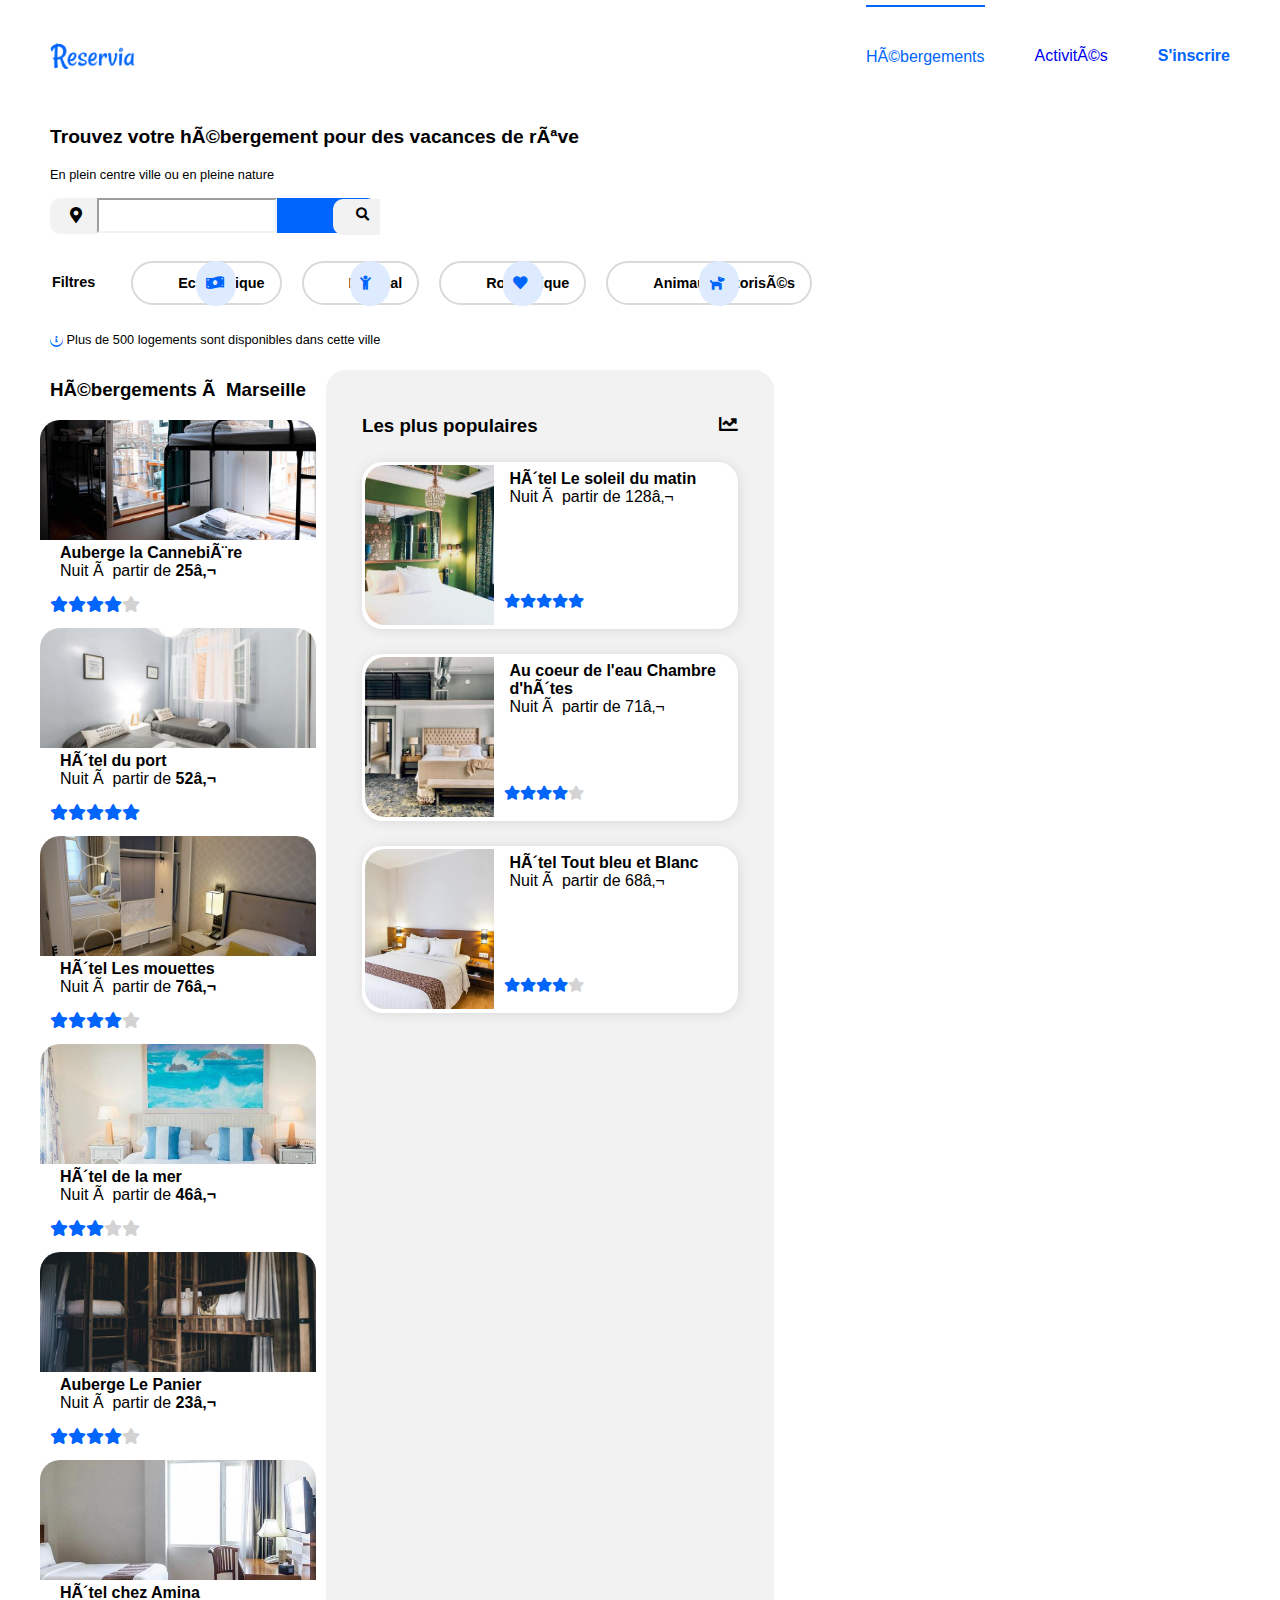
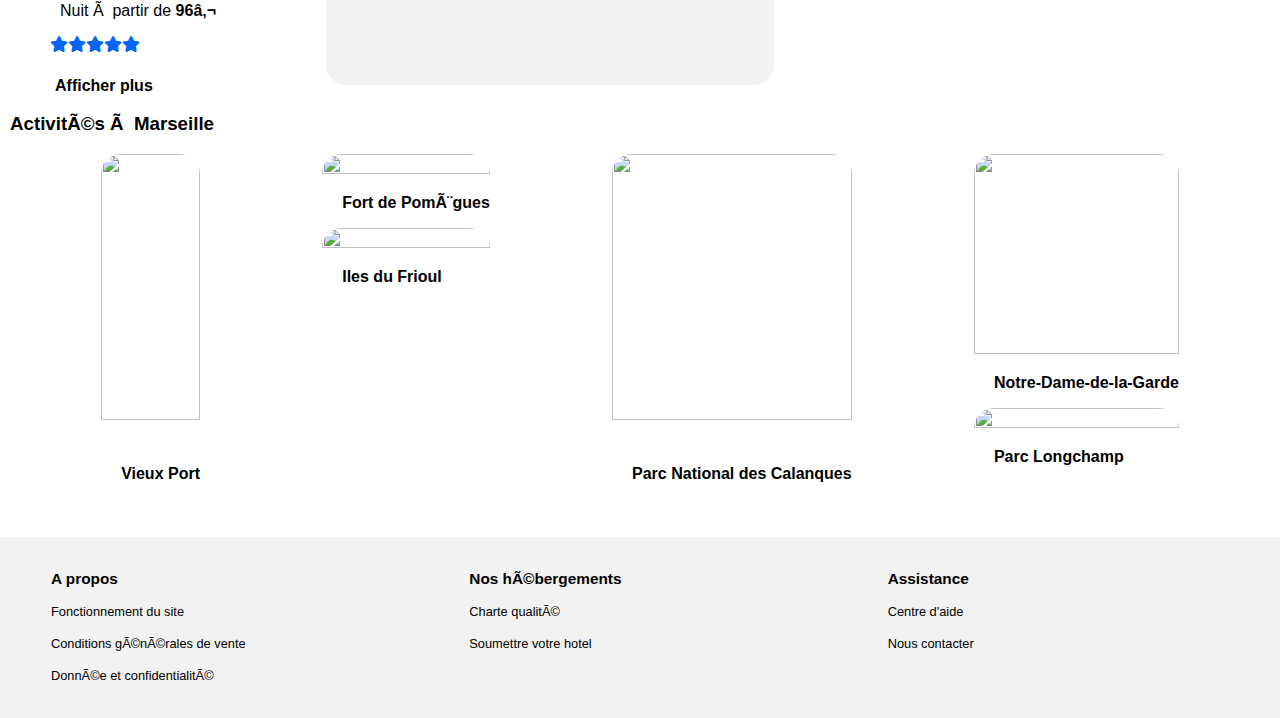
==== commit ad88a04b: "Rename" ====
--- a/Projet2.html
+++ b/Projet2.html
@@ -32,7 +32,7 @@
 			</p>
 			
 			<p class="bouton">
-				<i class="fas fa-map-marker-alt"></i><input type="search" /><button>Rechercher</button>
+				<i class="fas fa-map-marker-alt"></i><input type="search" /><button><i class="fas fa-search"></i><div class="rechercher">Rechercher</div></button>
 			</p>
 			
 			<ul>
@@ -63,11 +63,13 @@
 							<img class="img1" src="images/hebergements/4_small/marcus-loke-WQJvWU_HZFo-unsplash.jpg" />
 							<p class="texte1"><strong>Auberge la Cannebière</strong><br />
 							Nuit à partir de <strong>25€</strong><br />
-							<i class="fas fa-star" style="color:#0065FC"></i>
-							<i class="fas fa-star" style="color:#0065FC"></i>
-							<i class="fas fa-star" style="color:#0065FC"></i>
-							<i class="fas fa-star" style="color:#0065FC"></i>
-							<i class="fas fa-star" style="color:#D3D3D3"></i>
+								<p class="etoile">
+								<i class="fas fa-star" style="color:#0065FC"></i>
+								<i class="fas fa-star" style="color:#0065FC"></i>
+								<i class="fas fa-star" style="color:#0065FC"></i>
+								<i class="fas fa-star" style="color:#0065FC"></i>
+								<i class="fas fa-star" style="color:#D3D3D3"></i>
+								</p>
 							</p>
 						</div>
 					
@@ -75,11 +77,12 @@
 							<img class="img1" src="images/hebergements/4_small/fred-kleber-gTbaxaVLvsg-unsplash.jpg" />
 							<p class="texte1"><strong>Hôtel du port</strong><br />
 							Nuit à partir de <strong>52€</strong><br />
-							<i class="fas fa-star" style="color:#0065FC"></i>
-							<i class="fas fa-star" style="color:#0065FC"></i>
-							<i class="fas fa-star" style="color:#0065FC"></i>
-							<i class="fas fa-star" style="color:#0065FC"></i>
-							<i class="fas fa-star" style="color:#0065FC"></i>
+								<p class="etoile">
+								<i class="fas fa-star" style="color:#0065FC"></i>
+								<i class="fas fa-star" style="color:#0065FC"></i>
+								<i class="fas fa-star" style="color:#0065FC"></i>
+								<i class="fas fa-star" style="color:#0065FC"></i>
+								<i class="fas fa-star" style="color:#0065FC"></i>
 							</p>
 						</div>
 					
@@ -87,11 +90,13 @@
 							<img class="img1" src="images/hebergements/4_small/reisetopia-B8WIgxA_PFU-unsplash.jpg" />
 							<p class="texte1"><strong>Hôtel Les mouettes</strong><br />
 							Nuit à partir de <strong>76€</strong><br />
-							<i class="fas fa-star" style="color:#0065FC"></i>
-							<i class="fas fa-star" style="color:#0065FC"></i>
-							<i class="fas fa-star" style="color:#0065FC"></i>
-							<i class="fas fa-star" style="color:#0065FC"></i>
-							<i class="fas fa-star" style="color:#D3D3D3"></i>
+								<p class="etoile">
+								<i class="fas fa-star" style="color:#0065FC"></i>
+								<i class="fas fa-star" style="color:#0065FC"></i>
+								<i class="fas fa-star" style="color:#0065FC"></i>
+								<i class="fas fa-star" style="color:#0065FC"></i>
+								<i class="fas fa-star" style="color:#D3D3D3"></i>
+								</p>
 							</p>
 						</div>
 					</div>
@@ -101,11 +106,13 @@
 							<img class="img1" src="images/hebergements/4_small/annie-spratt-Eg1qcIitAuA-unsplash.jpg" />
 							<p class="texte1"><strong>Hôtel de la mer</strong><br />
 							Nuit à partir de <strong>46€</strong><br />
-							<i class="fas fa-star" style="color:#0065FC"></i>
-							<i class="fas fa-star" style="color:#0065FC"></i>
-							<i class="fas fa-star" style="color:#0065FC"></i>
-							<i class="fas fa-star" style="color:#D3D3D3"></i>
-							<i class="fas fa-star" style="color:#D3D3D3"></i>
+								<p class="etoile">
+								<i class="fas fa-star" style="color:#0065FC"></i>
+								<i class="fas fa-star" style="color:#0065FC"></i>
+								<i class="fas fa-star" style="color:#0065FC"></i>
+								<i class="fas fa-star" style="color:#D3D3D3"></i>
+								<i class="fas fa-star" style="color:#D3D3D3"></i>
+								</p>
 							</p>
 						</div>
 					
@@ -113,11 +120,13 @@
 							<img class="img1" src="images/hebergements/4_small/nicate-lee-kT-ZyaiwBe0-unsplash.jpg" />
 							<p class="texte1"><strong>Auberge Le Panier</strong><br />
 							Nuit à partir de <strong>23€</strong><br />
-							<i class="fas fa-star" style="color:#0065FC"></i>
-							<i class="fas fa-star" style="color:#0065FC"></i>
-							<i class="fas fa-star" style="color:#0065FC"></i>
-							<i class="fas fa-star" style="color:#0065FC"></i>
-							<i class="fas fa-star" style="color:#D3D3D3"></i>
+								<p class="etoile">
+								<i class="fas fa-star" style="color:#0065FC"></i>
+								<i class="fas fa-star" style="color:#0065FC"></i>
+								<i class="fas fa-star" style="color:#0065FC"></i>
+								<i class="fas fa-star" style="color:#0065FC"></i>
+								<i class="fas fa-star" style="color:#D3D3D3"></i>
+								</p>
 							</p>
 						</div>
 					
@@ -125,11 +134,13 @@
 							<img class="img1" src="images/hebergements/4_small/febrian-zakaria-M6S1WvfW68A-unsplash.jpg" />
 							<p class="texte1"><strong>Hôtel chez Amina</strong><br />
 							Nuit à partir de <strong>96€</strong><br />
-							<i class="fas fa-star" style="color:#0065FC"></i>
-							<i class="fas fa-star" style="color:#0065FC"></i>
-							<i class="fas fa-star" style="color:#0065FC"></i>
-							<i class="fas fa-star" style="color:#0065FC"></i>
-							<i class="fas fa-star" style="color:#0065FC"></i>
+								<p class="etoile">
+								<i class="fas fa-star" style="color:#0065FC"></i>
+								<i class="fas fa-star" style="color:#0065FC"></i>
+								<i class="fas fa-star" style="color:#0065FC"></i>
+								<i class="fas fa-star" style="color:#0065FC"></i>
+								<i class="fas fa-star" style="color:#0065FC"></i>
+								</p>
 							</p>
 						</div>
 					</div>
--- a/CSS/Projet2.css
+++ b/CSS/Projet2.css
@@ -112,11 +112,6 @@
 	font-weight: bold;
 }
 
-button i
-{
-	display: none;
-}
-
 input
 {
 	height: 35px;
@@ -133,15 +128,20 @@
 	font-weight: bold;
 }
 
+.filtre
+{
+	padding-left: 0px;
+}
+
 .filtres i
 {
+	position: absolute;
 	background-color: #DEEBFF;
 	color: black;
 	border-radius: 50px;
 	display: inline-block;
-	height: 100%;   
-	width: 32px;
-	vertical-align: middle;
+	height: 45px;   
+	width: 30px;
 	margin-right: 10px;
 }
 
@@ -155,6 +155,7 @@
 	justify-content: center;
 	height: 40px;
 	width: auto;
+	padding-left: 45px;
 	padding-right: 15px;
 	display: flex;
 }
@@ -177,6 +178,7 @@
 	align-items: center;
 	vertical-align: middle;
 	padding-left: 10px;
+	height: 45px; 
 }
 
 .logements
@@ -195,11 +197,10 @@
 
 .img2
 {
-	width: 50%;
+	width: 35%;
 	height: 160px;
 	border-radius: 20px 0 0 20px;
 	float: left;
-	margin: 0 20px 0 0;
 	object-fit: cover;
 }
 
@@ -253,6 +254,10 @@
 	.texte2
 	{
 		margin-left: 5px;
+		padding-left: 10px;
+		padding-right: 10px;
+		margin-block-start: 5px;
+		margin-block-end: 0;
 	}
 	
 	.texte3
@@ -462,9 +467,7 @@
 
 .texte
 {
-	margin-left: 10px;
 	font-size: 1em;
-	padding-right: 5px;
 }
 
 
@@ -505,7 +508,7 @@
 	line-height: 2rem;
 }
 
-@media screen and (min-width: 481px) and (max-width: 1024px)
+@media screen and (min-width: 581px) and (max-width: 1024px)
 {
 	.logo
 	{
@@ -530,7 +533,6 @@
 	{
 		display: flex;
 		flex-wrap: wrap;
-		width: 100%;
 	}
 	
 	.iphone
@@ -545,6 +547,7 @@
 	{
 		margin-right: 0;
 		width: 50%;
+		height: 70px;
 		border-top: none;
 		border-bottom: 5px solid #0065FC;
 		justify-content: center;
@@ -558,7 +561,7 @@
 	.activités
 	{
 		width: 50%;
-		height: 100px;
+		height: 70px;
 		text-align: center;
 		border-bottom: 5px solid #F2F2F2;
 		display: flex;
@@ -642,24 +645,22 @@
 
 	.img2
 	{
-		width: 45%;
-		height: 250px;
-		border-radius: 50px 0 0 50px;
-		float: left;
-		object-fit: cover;
-	}
-
-	.img1
-	{
 		width: 100%;
 		height: 140px;
 		border-radius: 50px 50px 0 0;
 	}
 
+	.img1
+	{
+		width: 100%;
+		height: 140px;
+		border-radius: 50px 50px 0 0;
+	}
+
 	.img3
 	{
 		width: 100%;
-		height: 160px;
+		height: 140px;
 		object-fit: cover;
 		border-radius: 50px 50px 0 0;
 	}
@@ -667,7 +668,7 @@
 	.img4
 	{
 		width: 100%;
-		height: 160px;
+		height: 140px;
 		object-fit: cover;
 		border-radius: 50px 50px 0 0;
 	}
@@ -675,7 +676,7 @@
 	.img5
 	{
 		width: 100%;
-		height: 160px;
+		height: 140px;
 		object-fit: cover;
 		border-radius: 50px 50px 0 0;
 	}
@@ -683,7 +684,7 @@
 	.img6
 	{
 		width: 100%;
-		height: 160px;
+		height: 140px;
 		object-fit: cover;
 		border-radius: 50px 50px 0 0;
 	}
@@ -691,7 +692,7 @@
 	.img7
 	{
 		width: 100%;
-		height: 160px;
+		height: 140px;
 		object-fit: cover;
 		border-radius: 50px 50px 0 0;
 	}
@@ -724,6 +725,8 @@
 		width: 30%;
 		border-radius: 50px;
 		margin-left: 15px;
+		display: flex;
+		flex-direction: column;
 	}
 	
 	.etoile
@@ -768,7 +771,7 @@
 		display: flex;
 		flex-wrap: wrap;
 		height: auto;
-		padding: 25px 5px 25px 5px;
+		padding: 25px 0 0 0;
 		margin: 0;
 		width: 100%;
 	}
@@ -781,23 +784,22 @@
 	.activ2
 	{
 		display: flex;
+		flex-wrap: nowrap;
 	}
 
 	.activité1
 	{
-		border: 1px solid white;
-		background-color: white;
-		margin: 20px;
+		background-color: white;
+		margin-left: 12px;
 		overflow: hidden;
 		border-radius: 50px;
 		width: 30%;
-		height: 250px;
+		height: 200px;
 		box-shadow: 1px 1px 12px #D9D9D9;
 	}
 
 	.activité2
 	{
-		border: 1px solid white;
 		background-color: white;
 		border-radius: 50px;
 		width: 65%;
@@ -807,43 +809,39 @@
 
 	.activité21
 	{
-		border: 1px solid white;
 		background-color: white;
 		margin: 20px 10px 20px 0;
 		overflow: hidden;
 		border-radius: 50px;
 		width: 100%;
-		height: 250px;
+		height: 200px;
 		box-shadow: 1px 1px 12px #D9D9D9;
 	}
 
 	.activité22
 	{
-		border: 1px solid white;
 		background-color: white;
 		margin: 20px 20px 20px 10px;
 		overflow: hidden;
 		border-radius: 50px;
 		width: 100%;
-		height: 250px;
+		height: 200px;
 		box-shadow: 1px 1px 12px #D9D9D9;
 	}
 
 	.activité3
 	{
-		border: 1px solid white;
-		background-color: white;
-		margin: 20px;
+		background-color: white;
+		margin-left: 12px;
 		overflow: hidden;
 		border-radius: 50px;
 		width: 30%;
-		height: 250px;
+		height: 200px;
 		box-shadow: 1px 1px 12px #D9D9D9;
 	}
 
 	.activité4
 	{
-		border: 1px solid white;
 		background-color: white;
 		border-radius: 50px;
 		width: 65%;
@@ -853,26 +851,29 @@
 
 	.activité41
 	{
-		border: 1px solid white;
 		background-color: white;
 		margin: 20px 10px 20px 0;
 		overflow: hidden;
 		border-radius: 50px;
 		width: 100%;
-		height: 250px;
+		height: 200px;
 		box-shadow: 1px 1px 12px #D9D9D9;
 	}
 
 	.activité42
 	{
-		border: 1px solid white;
 		background-color: white;
 		margin: 20px 20px 20px 10px;
 		overflow: hidden;
 		border-radius: 50px;
 		width: 100%;
-		height: 250px;
+		height: 200px;
 		box-shadow: 1px 1px 12px #D9D9D9;
+	}
+
+	.texte3
+	{
+		margin-top: 10px;
 	}
 
 	footer
@@ -881,6 +882,7 @@
 		flex-direction: column;
 		margin-right: 0;
 		margin-left: 0;
+		margin-top: 30px;
 		padding-top: 30px;
 		width: 100%;
 	}
@@ -907,7 +909,7 @@
 	}
 }
 
-@media all and (max-width: 480px)
+@media all and (max-width: 580px)
 {
 
 	header
@@ -1041,7 +1043,7 @@
 		color: black;
 		border-radius: 50px;
 		display: inline-block;
-		height: 100%;   
+		height: 45px;  
 		width: 40px;
 		margin-right: 10px;
 		display: flex;
@@ -1074,7 +1076,7 @@
 	{
 		margin-left: 10px;
 		margin-bottom: 0;
-		margin-right: 250px;
+		margin-right: 500px;
 		display: flex;
 		justify-content: flex-start;
 	}
@@ -1123,7 +1125,7 @@
 
 	.img6
 	{
-		height: 75%;
+		height: 190px;
 		object-fit: cover;
 		border-radius: 20px 20px 0 0;
 	}
@@ -1171,6 +1173,7 @@
 		cursor: pointer;
 		padding: 0;
 		margin: auto;
+		margin-bottom: 20px;
 	}
 	
 	.Héberge
